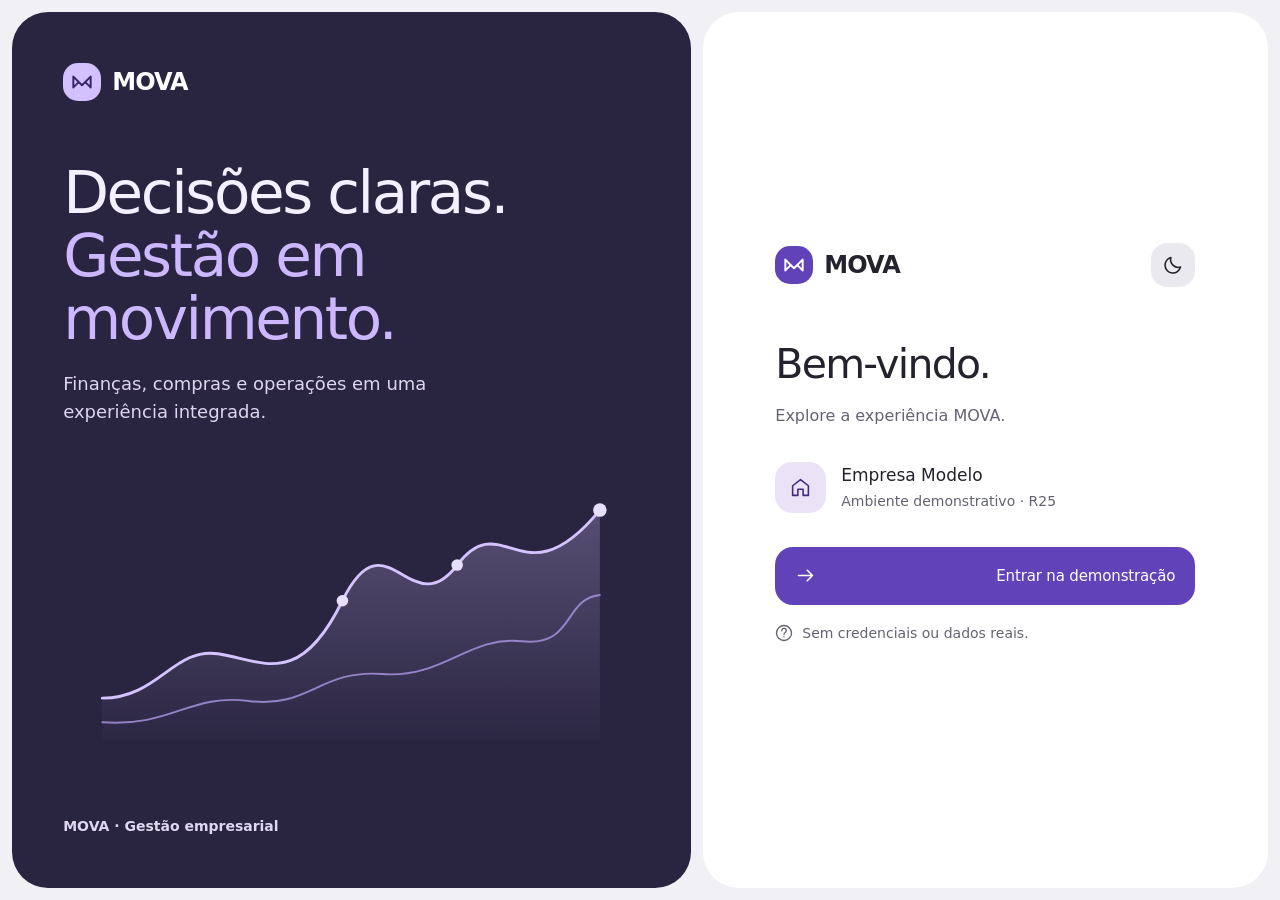
==== wireframe/index.html @ bb4e2ace "feat(R25): dedicated purchasing record pages, chart tooltips and bounded dialog layouts" ====
<!doctype html>
<html lang="pt-BR" data-theme="light">
<head>
<meta charset="utf-8"><meta name="viewport" content="width=device-width, initial-scale=1, viewport-fit=cover">
<meta name="color-scheme" content="light dark">
<meta http-equiv="Content-Security-Policy" content="default-src 'self'; script-src 'self'; style-src 'self' 'unsafe-inline'; img-src 'self' data:; connect-src 'none'; object-src 'none'; base-uri 'none'; form-action 'none'">
<title>MOVA — Wireframe R25</title><link rel="stylesheet" href="./design.css?v=R25">
<link rel="stylesheet" href="./surfaces.css?v=R25">
<link rel="stylesheet" href="./refinement.css?v=R25">
<link rel="stylesheet" href="./workspace.css?v=R25">
<link rel="stylesheet" href="./coverage.css?v=R25">
<link rel="stylesheet" href="./finance-flows.css?v=R25">
<link rel="stylesheet" href="./purchase-flows.css?v=R25">
<link rel="stylesheet" href="./record-pages.css?v=R25">
<script src="./catalog.js?v=R25" defer></script>
<script src="./domain.js?v=R25" defer></script>
<script src="./visual.js?v=R25" defer></script>
<script src="./charts.js?v=R25" defer></script>
<script src="./workspace.js?v=R25" defer></script>
<script src="./coverage.js?v=R25" defer></script>
<script src="./finance-flows.js?v=R25" defer></script>
<script src="./purchase-flows.js?v=R25" defer></script>
<script src="./record-pages.js?v=R25" defer></script>
<script src="./app.js?v=R25" defer></script>
</head>
<body><div id="app"></div><dialog id="dialog" class="dialog" aria-labelledby="dialog-title"></dialog><div id="feedback" role="status" aria-live="polite"></div><noscript>Ative o JavaScript para experimentar o wireframe.</noscript></body>
</html>
---- wireframe/design.css ----
:root{color-scheme:light;--bg:#f4f3f8;--surface:#fff;--sub:#eeedf4;--ink:#1c1b25;--muted:#595b6b;--accent:#6544c4;--on:#fff;--tint:#eae3ff;--onTint:#392378;--green:#176846;--greenBg:#dcefe3;--red:#a53242;--redBg:#fce1e5;--amber:#805200;--amberBg:#fff0d5;--radius:20px;--rail:242px;--shadow:0 14px 50px #20212b12;--font:Inter,system-ui,-apple-system,BlinkMacSystemFont,"Segoe UI",sans-serif}html[data-theme=dark]{color-scheme:dark;--bg:#14151c;--surface:#20212a;--sub:#2c2e3a;--ink:#f1f0f7;--muted:#b4b5c7;--accent:#c4b1ff;--on:#28164d;--tint:#423368;--onTint:#e7ddff;--green:#b4ebcb;--greenBg:#214333;--red:#ffc0ca;--redBg:#582c36;--amber:#ffdc9a;--amberBg:#483b24;--shadow:0 14px 50px #0003}*{box-sizing:border-box}body{margin:0;background:var(--bg);color:var(--ink);font:15px/1.5 var(--font)}button,input,select,textarea{font:inherit;color:inherit}button{border:0;cursor:pointer;background:none;min-height:44px;border-radius:12px}button:disabled{cursor:not-allowed;opacity:.5}button:focus-visible,a:focus-visible,input:focus-visible,textarea:focus-visible,select:focus-visible{outline:3px solid var(--accent);outline-offset:3px}button:hover:not(:disabled){filter:brightness(.96)}.icon{width:21px;height:21px;display:inline-block;vertical-align:middle;flex:none;stroke:currentColor;fill:none;stroke-width:1.8;stroke-linecap:round;stroke-linejoin:round}.logo{display:flex;align-items:center;gap:11px;font-size:24px;font-weight:800;letter-spacing:-1.2px}.mark{display:grid;place-items:center;width:38px;height:38px;border-radius:12px;background:var(--accent);color:var(--on)}.mark svg{width:26px;height:26px}.btn,.iconbtn{display:inline-flex;gap:9px;align-items:center;justify-content:center;padding:0 17px;white-space:nowrap;font-weight:650}.btn.primary{background:var(--accent);color:var(--on)}.btn.secondary,.iconbtn{background:var(--sub)}.btn.ghost{color:var(--accent)}.iconbtn{width:44px;padding:0}.stack{display:flex;flex-direction:column;gap:16px}.row{display:flex;align-items:center;gap:12px;flex-wrap:wrap}.spacer{flex:1}.muted{color:var(--muted)}.tag{display:inline-flex;align-items:center;gap:5px;border-radius:99px;padding:5px 11px;font-size:13px;font-weight:650;background:var(--sub);white-space:nowrap}.tag.green{background:var(--greenBg);color:var(--green)}.tag.red{background:var(--redBg);color:var(--red)}.tag.amber{background:var(--amberBg);color:var(--amber)}.tag.violet{background:var(--tint);color:var(--onTint)}.shell{min-height:100dvh;display:grid;grid-template-columns:var(--rail) minmax(0,1fr)}aside.rail{height:100dvh;position:sticky;top:0;display:flex;flex-direction:column;padding:24px 12px 12px;gap:14px;background:var(--surface);overflow:auto;scrollbar-width:none}.rail .logo{padding:0 12px}.company{display:flex;align-items:center;gap:11px;padding:11px 12px;text-align:left;background:var(--sub);min-height:64px}.avatar{flex:none;width:40px;height:40px;background:var(--tint);color:var(--onTint);border-radius:50%;display:grid;place-items:center;font-weight:750}.company strong,.company span{display:block}.nav{display:flex;flex-direction:column;gap:3px}.nav button{display:flex;align-items:center;text-align:left;gap:13px;padding:0 14px;color:var(--muted);font-weight:550}.nav button.active{background:var(--tint);color:var(--onTint);font-weight:700}.nav button .icon{width:21px}.nav button[disabled]{opacity:.55}.nav .subnav{padding-left:20px;display:grid;gap:2px}.nav .subnav button{min-height:44px;font-size:14px}.main{min-width:0;min-height:100dvh;display:flex;flex-direction:column}.top{position:sticky;top:0;z-index:8;background:var(--bg);display:flex;align-items:center;gap:12px;min-height:76px;padding:12px 28px}.top .search{flex:1;max-width:460px}.search{display:flex;align-items:center;background:var(--surface);padding:0 14px;gap:10px;border-radius:28px;min-height:48px}.search input{width:100%;min-width:0;background:none;border:0;outline:0!important;padding:10px 0}.content{padding:14px 28px 100px;width:100%;max-width:1800px;margin:auto}.pagehead{display:flex;align-items:center;justify-content:space-between;gap:16px;margin:0 0 24px;flex-wrap:wrap}.pagehead h1{font-size:clamp(26px,3vw,36px);letter-spacing:-1.4px;font-weight:720;line-height:1.2;margin:0}.pagehead p{margin:6px 0 0;color:var(--muted)}.tabbar{display:flex;gap:6px;overflow:auto;scrollbar-width:none;margin-bottom:22px}.tabbar button{padding:0 17px;white-space:nowrap;background:var(--surface);color:var(--muted);font-weight:650;border-radius:99px}.tabbar button.active{background:var(--tint);color:var(--onTint)}.kpis{display:grid;grid-template-columns:repeat(auto-fit,minmax(215px,1fr));gap:12px;margin-bottom:22px}.kpi{background:var(--surface);border-radius:var(--radius);padding:20px;display:grid;gap:12px;min-width:0}.kpi .row{flex-wrap:nowrap}.metric{font-size:clamp(23px,2.1vw,30px);line-height:1.15;font-weight:750;letter-spacing:-1px;font-variant-numeric:tabular-nums;white-space:nowrap}.kpi .badgeicon{width:40px;height:40px;display:grid;place-items:center;background:var(--tint);color:var(--onTint);border-radius:13px}.kpi p{margin:0;color:var(--muted)}.panel{background:var(--surface);border-radius:var(--radius);padding:22px;min-width:0}.panel h2{margin:0;font-size:19px;letter-spacing:-.4px}.dashgrid{display:grid;grid-template-columns:minmax(0,1.6fr) minmax(260px,1fr);gap:16px}.chart{height:240px;display:grid;grid-template-columns:repeat(6,minmax(0,1fr));gap:12px;align-items:end;padding-top:18px}.chart .bargrp{min-width:0;display:flex;flex-direction:column;align-items:center;gap:8px;height:100%;justify-content:end}.bars{width:100%;max-width:56px;display:flex;align-items:end;gap:5px;height:100%}.bar{flex:1;background:var(--accent);border-radius:7px 7px 2px 2px;min-width:0}.bar.alt{background:var(--tint)}.workitem{display:flex;align-items:center;text-align:left;gap:12px;padding:12px 8px;min-height:62px;width:100%;background:var(--bg);border-radius:14px}.workitem strong{display:block}.quick{display:flex;gap:8px;flex-wrap:wrap;margin-top:20px}.toolbar{display:flex;align-items:center;gap:10px;flex-wrap:wrap;margin-bottom:14px}.toolbar .search{flex:1;min-width:180px}.field{display:grid;gap:7px;min-width:0}.field label{font-weight:650}.field input,.field select,.field textarea,.filter{width:100%;background:var(--sub);border:0;border-radius:12px;min-height:50px;padding:12px 14px;min-width:0}.filter{width:auto;max-width:100%;min-height:44px}.field textarea{resize:vertical;min-height:92px}.tablewrap{background:var(--surface);border-radius:var(--radius);overflow:auto;max-width:100%}table{border-collapse:separate;border-spacing:0;width:100%;text-align:left;font-size:14px}thead{background:var(--sub)}th{font-weight:650;color:var(--muted);padding:14px 18px;white-space:nowrap}td{padding:13px 18px;vertical-align:middle}td.money{white-space:nowrap;font-variant-numeric:tabular-nums;font-weight:750}tbody tr:nth-child(even){background:var(--bg)}tbody tr:hover{background:var(--tint)}td.actions{white-space:nowrap}.compact td{padding:5px 12px}.table-footer{padding:12px 18px;display:flex;align-items:center;gap:10px;justify-content:space-between;flex-wrap:wrap;color:var(--muted)}.cards{display:none}.recordcard{background:var(--surface);padding:16px;border-radius:18px;display:grid;gap:10px}.recordcard .row{justify-content:space-between}.recordcard .money{font-size:21px;font-weight:750;white-space:nowrap;letter-spacing:-.6px}.recordcard p{margin:0}.recordcard .actions{display:flex;gap:8px}.recordcard .actions .btn{flex:1;padding:0 8px}.mobilebar,.mobileonly{display:none}.fab{position:fixed;bottom:24px;right:26px;width:58px;height:58px;z-index:9;background:var(--accent);color:var(--on);border-radius:20px;display:grid;place-items:center;box-shadow:var(--shadow)}.dialog{border:0;color:var(--ink);background:var(--surface);padding:0;border-radius:26px;box-shadow:var(--shadow);width:min(760px,calc(100% - 32px));max-height:90dvh;overflow:auto}.dialog::backdrop{background:#16132375;backdrop-filter:blur(3px)}.dialoghead{display:flex;align-items:center;gap:12px;padding:22px 24px;background:var(--surface);position:sticky;top:0;z-index:1}.dialoghead h2{margin:0;flex:1;font-size:22px;letter-spacing:-.5px}.dialogbody{padding:0 24px 24px}.dialogfooter{position:sticky;bottom:0;background:var(--surface);display:flex;justify-content:flex-end;gap:10px;padding:16px 24px}.formgrid{display:grid;grid-template-columns:1fr 1fr;gap:16px}.full{grid-column:1/-1}.summary{display:grid;gap:8px;background:var(--bg);padding:16px;border-radius:18px}.summaryline{display:flex;justify-content:space-between;gap:12px;flex-wrap:wrap}.summaryline span:first-child{color:var(--muted)}.login{min-height:100dvh;display:grid;grid-template-columns:1fr 1fr;background:var(--surface)}.loginart{background:var(--bg);padding:clamp(36px,6vw,100px);display:flex;flex-direction:column;justify-content:center;gap:28px}.loginart h1{font-size:clamp(42px,5vw,78px);line-height:1.02;letter-spacing:-4px;margin:0;max-width:620px}.loginart h1 span{color:var(--accent)}.loginart p{font-size:19px;max-width:440px;color:var(--muted)}.loginform{display:flex;align-items:center;justify-content:center;padding:40px}.loginbox{width:min(100%,410px)}.loginbox h2{font-size:32px;letter-spacing:-1px;margin:24px 0 8px}.loginbox .btn{min-height:52px;width:100%}.loginbox .field{margin:15px 0}.loginbox .logo{margin-bottom:22px}.chat{background:var(--surface);border-radius:var(--radius);min-height:570px;height:calc(100dvh - 185px);display:grid;grid-template-columns:310px minmax(0,1fr);overflow:hidden}.conversations{background:var(--bg);padding:12px;overflow:auto}.conversation{display:flex;align-items:center;gap:12px;text-align:left;width:100%;padding:13px;min-height:72px}.conversation.active{background:var(--tint);color:var(--onTint)}.conversation .copy{min-width:0;flex:1}.conversation strong,.conversation span{display:block}.conversation .preview{white-space:nowrap;overflow:hidden;text-overflow:ellipsis;color:var(--muted)}.thread{display:flex;flex-direction:column;min-width:0;min-height:0}.threadhead{padding:16px 20px;display:flex;align-items:center;gap:12px;background:var(--surface)}.threadbody{flex:1;overflow:auto;padding:22px;display:flex;flex-direction:column;gap:13px;background:var(--bg)}.bubble{align-self:flex-start;padding:12px 16px;background:var(--surface);border-radius:18px 18px 18px 4px;max-width:82%;overflow-wrap:anywhere}.bubble.me{align-self:flex-end;background:var(--tint);color:var(--onTint);border-radius:18px 18px 4px 18px}.composer{display:flex;gap:10px;padding:14px;align-items:center}.composer input{flex:1;min-width:0;border:0;background:var(--sub);padding:12px;border-radius:22px;min-height:44px}.toast{position:fixed;bottom:24px;left:50%;transform:translateX(-50%);z-index:50;background:var(--ink);color:var(--surface);border-radius:14px;padding:12px 20px;box-shadow:var(--shadow);max-width:90%;text-align:center}.empty{padding:45px 20px;text-align:center;color:var(--muted)}.overlaynav{display:grid;gap:6px}.overlaynav button{display:flex;gap:12px;align-items:center;text-align:left;padding:8px 14px;background:var(--bg)}.overlaynav small{margin-left:auto;color:var(--muted)}@media(max-width:1100px){:root{--rail:208px}.content{padding-inline:20px}.top{padding-inline:20px}.dashgrid{grid-template-columns:1fr}.kpis{grid-template-columns:repeat(2,minmax(0,1fr))}}@media(max-width:800px){.shell{display:block}.rail,.desktoponly{display:none!important}.mobileonly{display:inline-flex}.top{min-height:64px;padding:8px 16px}.top .search{display:none}.top .logo{font-size:21px}.top .logo .mark{width:33px;height:33px}.content{padding:14px 16px 140px}.pagehead{margin-bottom:16px;gap:8px}.pagehead h1{font-size:29px}.pagehead p{font-size:14px}.pagehead .primary{display:none}.kpis{display:flex;overflow-x:auto;scroll-snap-type:x mandatory;scrollbar-width:none;margin-right:-16px;padding-right:16px}.kpi{flex:0 0 76%;scroll-snap-align:start;padding:17px}.metric{font-size:28px}.dashgrid{display:block}.dashgrid>.panel{margin-bottom:12px}.panel{padding:17px}.chart{height:200px;gap:7px}.tablewrap table{display:none}.tablewrap{background:transparent;overflow:visible}.cards{display:grid;gap:10px}.table-footer{padding:12px 0}.toolbar .search{flex-basis:100%}.toolbar .filter{flex:1;min-width:0}.toolbar .desktoponly{display:none}.mobilebar{display:flex;position:fixed;z-index:10;bottom:0;left:0;right:0;background:var(--surface);padding:8px 5px calc(8px + env(safe-area-inset-bottom));justify-content:space-around;box-shadow:0 -3px 25px #14131c0b}.mobilebar button{display:grid;place-items:center;gap:2px;flex:1;min-height:56px;color:var(--muted);font-size:12px;padding:4px}.mobilebar button.active{color:var(--onTint)}.mobilebar button .navicon{display:grid;place-items:center;width:48px;height:28px;border-radius:99px}.mobilebar button.active .navicon{background:var(--tint)}.fab{bottom:88px;right:17px;width:56px;height:56px}.fab.chatfab{bottom:154px;background:var(--surface);color:var(--accent)}.dialog{position:fixed;inset:0;margin:0;width:100%;max-width:none;height:100dvh;max-height:none;border-radius:0}.dialoghead{padding:14px 16px}.dialogbody{padding:8px 16px 24px}.dialogfooter{padding:12px 16px calc(12px + env(safe-area-inset-bottom))}.dialogfooter .btn{flex:1}.formgrid{grid-template-columns:1fr}.login{display:block;background:var(--bg)}.loginart{display:none}.loginform{min-height:100dvh;padding:24px}.loginbox{background:var(--surface);padding:24px;border-radius:28px}.chat{height:calc(100dvh - 190px);min-height:0;display:block}.conversations{height:100%;background:var(--surface)}.thread{height:100%}.chat:not(.opened) .thread,.chat.opened .conversations{display:none}.chat.opened .thread{display:flex}.threadbody{padding:12px}.toast{bottom:90px}.recordcard .actions .btn{font-size:14px}.tabbar{margin-bottom:14px}}@media(prefers-reduced-motion:reduce){*{scroll-behavior:auto!important}}
/* Shared responsive action contract */
@media(min-width:801px){.fab.mobileonly{display:none}.fab.chatfab{bottom:24px}.tablewrap{scrollbar-width:thin}}
@media(max-width:800px){.fab.mobileonly{display:grid}.fab.chatfab{bottom:154px}.mobilebar button{min-width:0}.content:has(.chat){padding-bottom:92px}.chat{height:calc(100dvh - 190px)}}
.dialog[open] .dialoghead .iconbtn{flex:none}
@media(max-width:390px){.recordcard .actions{gap:5px}.recordcard .actions .btn{padding:0 6px;gap:5px}.metric{font-size:26px}}

/* R02: shared layouts, navigation hierarchy and selectors */
:root{--radius:18px;--rail:250px;--shadow:0 12px 38px #20212b14}
.rail{scrollbar-width:none}.rail .nav{padding-top:4px}.nav>button{min-height:46px}.nav .subnav{padding:3px 0 7px 19px}.nav .subnav button{padding:0 10px;min-height:40px;font-size:14px}.nav .subnav .icon{width:15px;height:15px}.nav .subnav button.active{background:var(--bg);color:var(--accent)}
.top{gap:14px}.content{margin:0 auto}.pagehead h1{font-weight:730;letter-spacing:-1.5px}.pagehead p{max-width:70ch}.pagehead .btn{min-height:48px}.tabbar{gap:5px;margin-bottom:20px}.tabbar button{background:transparent;border-radius:13px}.tabbar button.active{background:var(--tint)}.tabbar button:hover{background:var(--sub)}
.kpi{padding:18px 20px;gap:13px}.kpi .metric{font-size:clamp(22px,2vw,29px)}.kpi .badgeicon{border-radius:14px}.kpi .row>span:last-child{font-size:14px;font-weight:650}
.tablewrap{position:relative}.tablewrap table{min-width:790px}.tablewrap th:last-child,.tablewrap td:last-child{position:sticky;right:0;background:var(--surface);z-index:1}.tablewrap th:last-child{background:var(--sub)}.tablewrap td:last-child .iconbtn{width:40px;min-height:40px;margin-right:3px;background:transparent}.tablewrap td:last-child .iconbtn:hover{background:var(--tint)}.tablewrap td{overflow-wrap:anywhere}.tablewrap td.money{overflow-wrap:normal}.tablewrap .compact td{padding-block:6px}.tablewrap .compact .iconbtn{min-height:36px;width:36px}
.tilegrid{display:grid;grid-template-columns:repeat(auto-fit,minmax(205px,1fr));gap:12px}.linktile{background:var(--bg);display:flex;align-items:center;gap:14px;text-align:left;min-height:88px;padding:16px;border-radius:16px}.tileicon{display:grid;place-items:center;width:44px;height:44px;flex:none;border-radius:14px;background:var(--tint);color:var(--onTint)}.linktile>span:nth-child(2){flex:1;min-width:0}.linktile strong,.linktile .muted{display:block}.linktile .muted{font-size:14px;margin-top:3px}.linktile>.icon{color:var(--muted)}.resultrow{display:grid;grid-template-columns:minmax(0,1fr) minmax(0,1fr) minmax(0,1fr) minmax(0,1fr);align-items:center;gap:14px;background:var(--bg);padding:14px 16px;border-radius:12px}.resultrow strong:last-child{white-space:nowrap;text-align:right}
.fieldrow{display:flex;gap:6px;align-items:center}.fieldrow input{flex:1}.fieldrow .iconbtn{flex:none;min-height:50px;width:50px}.lookup-list{display:grid;gap:6px;max-height:min(48vh,400px);overflow:auto}.lookup-choice{display:flex;align-items:center;gap:12px;background:var(--bg);padding:12px;text-align:left;min-height:60px}.lookup-choice>span:nth-child(2){flex:1;overflow-wrap:anywhere}.lookup-choice[aria-pressed=true]{background:var(--tint);color:var(--onTint)}.lookup-choice .muted{display:block;font-size:13px}.lookup-search{margin-bottom:12px;background:var(--sub)}.selector-dialog{width:min(520px,calc(100% - 32px))}.selector-dialog .dialogbody{min-height:340px}.selector-dialog .dialogfooter{justify-content:space-between}
@media(max-width:800px){.top{padding-inline:16px}.pagehead h1{font-size:29px}.nav .subnav button{min-height:44px}.kpi .metric{font-size:27px}.tabbar{padding-bottom:2px;margin-right:-16px;padding-right:16px}.tabbar button{background:var(--surface)}.tabbar button.active{background:var(--tint)}.tilegrid{grid-template-columns:1fr}.linktile{min-height:78px}.resultrow{grid-template-columns:1fr 1fr;gap:8px}.resultrow>strong:first-child{grid-column:1/-1}.resultrow>strong:last-child{text-align:left;grid-column:1/-1;font-size:20px}.resultrow .muted{font-size:14px}.recordcard .row{flex-wrap:wrap}.recordcard strong,.recordcard p{overflow-wrap:anywhere}.recordcard .money{font-size:20px;flex-shrink:0}.toolbar [data-action=density]{display:none}.selector-dialog{width:100%;max-width:none}.selector-dialog .dialogbody{min-height:0}.lookup-list{max-height:calc(100dvh - 230px)}.mobilebar button{font-size:11px}.mobilebar .navicon{width:42px}}

[hidden]{display:none!important}.dialog::backdrop{background:#16132375}.selector-dialog::backdrop{backdrop-filter:none}.selector-dialog .lookup-choice:focus-visible{outline-offset:-3px}

/* R03: sectioned editors and domain hubs */
.hubgrid{display:grid;gap:16px}.hubgrid .tilegrid{grid-template-columns:repeat(auto-fit,minmax(225px,1fr))}.settingspanel{max-width:900px}.faq{background:var(--bg);padding:16px;border-radius:14px}.faq summary{cursor:pointer;font-weight:650;min-height:34px}.faq p{margin:12px 0 0;color:var(--muted)}progress{width:100%;height:12px;accent-color:var(--accent)}.formsection{font-size:17px;font-weight:730;letter-spacing:-.35px;margin:12px 0 0}.formgrid>.formsection{padding-top:10px}.items-editor{background:var(--bg);border-radius:18px;padding:16px;min-width:0}.items-editor .formsection{margin:0}.itemline{display:grid;grid-template-columns:minmax(0,2fr) minmax(82px,1fr) minmax(95px,1fr) auto 44px;align-items:end;gap:10px;background:var(--surface);border-radius:14px;padding:12px;margin-bottom:8px}.itemline label{display:grid;gap:6px;min-width:0;font-weight:600;font-size:14px}.itemline input{background:var(--sub);min-width:0;width:100%;border:0;border-radius:10px;min-height:44px;padding:9px}.itemtotal{align-self:center;white-space:nowrap;font-variant-numeric:tabular-nums}.item-summary{display:flex;justify-content:space-between;align-items:center;gap:12px}.item-summary strong{font-size:21px;white-space:nowrap}.permissiongrid{display:grid;grid-template-columns:1fr 1fr;gap:8px}.permissionrow{display:flex;align-items:center;justify-content:space-between;gap:12px;background:var(--bg);padding:14px;border-radius:14px;min-height:64px}.permissionrow strong,.permissionrow .muted{display:block}.permissionrow input{width:23px;height:23px;accent-color:var(--accent);flex:none}.permissionrow .muted{font-size:13px}.dialogbody h3{color:var(--ink)}.dialoghead h2{overflow-wrap:anywhere}.dialogfooter .btn.primary{color:var(--on);background:var(--accent)}
@media(max-width:800px){.hubgrid .tilegrid,.permissiongrid{grid-template-columns:1fr}.items-editor{padding:12px}.itemline{grid-template-columns:1fr 1fr;gap:10px}.itemline .itemdesc{grid-column:1/-1}.itemline .itemtotal{align-self:center}.itemline button{justify-self:end}.formsection{margin-top:16px}.item-summary strong{font-size:19px}.dialogbody{padding-bottom:30px}}

/* Expressive R04 — semantic composition, scale, shapes and motion */
:root{--radius:24px;--rail:256px;--shape-xs:8px;--shape-sm:14px;--shape-md:20px;--shape-lg:28px;--shape-xl:36px;--space:8px;--motion:210ms cubic-bezier(.2,.8,.2,1);--motion-shape:260ms cubic-bezier(.2,1.25,.4,1);--soft:#f8f7fb;--chart-secondary:#b9b7cf;--surface-high:#e7e5ee}
html[data-theme=dark]{--soft:#24252f;--chart-secondary:#72758c;--surface-high:#383944;--bg:#161720;--surface:#22232e;--sub:#2c2d39;--tint:#45346e;--onTint:#ede4ff;--accent:#c9b6ff;--on:#29154e;--ink:#f4f2f8;--muted:#b9bac9}
body{font-kerning:normal;letter-spacing:-.12px}button{transition:background var(--motion),border-radius var(--motion-shape),transform var(--motion),color var(--motion);touch-action:manipulation}button:active:not(:disabled){transform:scale(.975)}button:focus-visible{outline-offset:2px}button:hover:not(:disabled){filter:none}.btn{min-height:44px;border-radius:24px;font-weight:690;letter-spacing:-.15px;padding-inline:20px}.btn.primary{border-radius:18px;min-height:48px}.btn.primary:hover{border-radius:26px}.btn.secondary{background:var(--sub)}.btn.tonal{color:var(--onTint);background:var(--tint);padding-inline:13px}.btn.ghost:hover,.iconbtn:hover{background:var(--tint);color:var(--onTint)}.iconbtn{border-radius:16px;background:var(--sub)}.iconbtn:hover{border-radius:22px}.avatar{font-size:14px}.mark{border-radius:15px}.shell{grid-template-columns:var(--rail) minmax(0,1fr)}aside.rail{background:var(--bg);padding:22px 12px 14px;gap:14px}.brandline{padding:2px 9px 9px}.brandline .logo{padding:0;font-size:25px;letter-spacing:-1.4px}.company{background:var(--surface);border-radius:19px;gap:10px;min-height:66px;padding:10px}.company>span:nth-child(2){flex:1;min-width:0}.company strong{overflow:hidden;text-overflow:ellipsis;white-space:nowrap;font-size:14px}.company .muted{font-size:13px}.company>.icon{width:17px;color:var(--muted)}.profile-card{background:var(--sub);min-height:60px}.nav{gap:10px;flex-shrink:0}.navgroup{display:flex;flex-direction:column;gap:2px}.navlabel{font-weight:670;color:var(--muted);font-size:13px;padding:9px 12px 3px}.navgroup>button{min-height:44px;border-radius:24px;font-size:14px}.navgroup>button.active{background:var(--tint);color:var(--onTint)}.navgroup .subnav{padding:4px 0 6px 17px}.navgroup .subnav button{min-height:38px;border-radius:13px;line-height:1.25}.navgroup .subnav button.active{background:var(--surface);color:var(--accent)}.main{background:var(--soft);margin:10px 10px 10px 0;border-radius:32px;min-height:calc(100dvh - 20px)}.top{top:0;background:var(--soft);border-radius:32px 32px 0 0;padding:16px 30px;min-height:78px}.contexttrail{display:flex;align-items:center;gap:8px;color:var(--muted);font-size:14px;white-space:nowrap;min-width:0}.contexttrail strong{color:var(--ink);overflow:hidden;text-overflow:ellipsis}.contexttrail .icon{width:15px;height:15px}.top .search{max-width:330px;min-width:130px;background:var(--sub);border-radius:24px}.shortcut{color:var(--muted);font-size:15px;background:var(--surface);border-radius:8px;padding:0 8px}.topactions{display:flex;align-items:center;gap:8px}.topactions .avatar{background:var(--tint);min-width:44px;min-height:44px}.topactions .iconbtn{background:transparent}.topactions .iconbtn:hover{background:var(--sub)}.content{padding:22px 30px 100px;max-width:1680px}.pagehead{margin-bottom:24px;align-items:end}.pagehead h1{font-size:clamp(30px,3.2vw,43px);font-weight:740;letter-spacing:-1.9px;line-height:1.12}.pagehead p{font-size:15px;margin-top:8px}.pageactions{display:flex;gap:8px;align-items:center}.tabbar{gap:4px;padding:4px;background:var(--sub);border-radius:22px;width:fit-content;max-width:100%;margin-bottom:24px}.tabbar button{background:transparent;border-radius:18px;padding:0 17px;min-height:44px;font-weight:650}.tabbar button.active{background:var(--surface);color:var(--accent);box-shadow:0 1px 4px #1110190a}.kpis{gap:12px;grid-template-columns:repeat(auto-fit,minmax(220px,1fr));margin-bottom:24px}.kpi{padding:22px;border-radius:var(--shape-lg);gap:11px;background:var(--surface);min-width:0}.kpihead{display:flex;align-items:center;gap:10px;min-width:0}.kpi .badgeicon,.balancefeature .badgeicon{width:42px;height:42px;border-radius:15px;display:grid;place-items:center;background:var(--tint);color:var(--onTint);flex:none}.kpilabel{font-size:14px;font-weight:680;color:var(--muted)}.kpi .metric{font-size:clamp(22px,2.1vw,30px);font-weight:760;letter-spacing:-1.1px;white-space:nowrap}.kpi p{font-size:14px}.panel{padding:24px;border-radius:var(--shape-lg);background:var(--surface)}.panel h2,.sectionhead h2,.quickpanel h2,.collectionhead h2{font-size:21px;font-weight:730;letter-spacing:-.6px;margin:0}.sectionhead{display:flex;align-items:center;justify-content:space-between;gap:14px;flex-wrap:wrap}.sectionhead p{margin:4px 0 0;font-size:14px}.dashboard-layout{display:flex;flex-direction:column;gap:16px}.dashboard-layout .pagehead{margin-bottom:8px}.dashboard-intro{display:grid;grid-template-columns:minmax(0,1.2fr) minmax(0,1.8fr);gap:12px}.balancefeature{background:var(--surface);border-radius:36px 24px 24px 36px;padding:24px;display:flex;flex-direction:column;justify-content:space-between;min-width:0;gap:18px}.balancefeature .sectionhead>.muted{font-weight:680;font-size:15px}.balancevalue{font-size:clamp(29px,3.8vw,53px);letter-spacing:-2.4px;font-weight:770;line-height:1.15;white-space:nowrap;font-variant-numeric:tabular-nums}.balancebottom{display:flex;align-items:center;gap:10px;flex-wrap:wrap;color:var(--muted);font-size:14px}.balancebottom .btn{margin-left:auto;padding-inline:10px}.balance-side{display:grid;grid-template-columns:repeat(2,minmax(0,1fr));gap:10px}.balance-side .kpi{justify-content:start;align-content:space-between;border-radius:24px}.dashgrid{grid-template-columns:minmax(0,1.45fr) minmax(270px,1fr);gap:12px}.chartpanel .filter{background:var(--sub);border-radius:20px;min-height:44px}.chartlegend{display:flex;gap:16px;margin:20px 0 6px;color:var(--muted);font-size:14px}.chartlegend span{display:flex;gap:7px;align-items:center}.chartlegend i{width:12px;height:12px;border-radius:4px;background:var(--accent)}.chartlegend span:nth-child(2) i{background:var(--chart-secondary)}.chartarea{display:grid;grid-template-columns:64px minmax(0,1fr);align-items:stretch}.chartaxis{display:flex;flex-direction:column;justify-content:space-between;padding:5px 4px 30px 0;color:var(--muted);font-size:13px;text-align:left}.chart{height:240px;padding:0 0 0;gap:12px}.bars{max-width:68px}.bar{border-radius:10px 10px 3px 3px}.bar.alt{background:var(--chart-secondary)}.workpanel{display:flex;flex-direction:column;gap:18px}.worklist{display:grid;gap:8px}.workitem{background:var(--soft);border-radius:18px;min-height:76px;padding:12px;gap:12px}.workitem:hover{background:var(--sub)}.workcopy{flex:1;min-width:0}.workcopy strong,.workcopy .muted{display:block}.workcopy .muted{font-size:13px;margin-top:3px;overflow-wrap:anywhere}.workicon{width:44px;height:44px;border-radius:16px;display:grid;place-items:center;flex:none}.workicon.red{background:var(--redBg);color:var(--red)}.workicon.amber{background:var(--amberBg);color:var(--amber)}.workicon.violet{background:var(--tint);color:var(--onTint)}.workitem>.icon{width:17px;color:var(--muted)}.quickpanel{background:var(--surface);border-radius:var(--shape-lg);padding:20px 24px}.quickgrid{display:grid;grid-template-columns:repeat(4,minmax(0,1fr));gap:8px;margin-top:14px}.quickaction{background:var(--soft);border-radius:18px;display:flex;gap:10px;align-items:center;padding:12px;text-align:left;min-height:68px}.quickaction:hover{background:var(--tint);color:var(--onTint)}.quickicon{display:grid;place-items:center;width:38px;height:38px;background:var(--surface);border-radius:13px;color:var(--accent);flex:none}.quickaction strong{font-size:14px;flex:1}.quickaction>.icon{width:15px;color:var(--muted)}.collectionhead{display:flex;align-items:center;justify-content:space-between;margin:4px 0 14px}.collectionhead>div{display:flex;align-items:center;gap:12px;flex-wrap:wrap}.collectionhead .muted{font-size:14px}.toolbar{background:var(--surface);padding:8px;border-radius:24px;gap:8px}.toolbar .search{background:var(--sub);border-radius:17px;min-height:48px}.toolbar .filter{background:var(--sub);border-radius:17px;min-height:48px}.toolbar .iconbtn{min-height:48px;width:48px}.tablewrap{border-radius:24px}.tablewrap table{min-width:820px}.tablewrap th{background:var(--sub);font-size:13px;font-weight:700}.tablewrap td{padding:14px 16px}.tablewrap tbody tr:nth-child(even){background:var(--soft)}.tablewrap td:last-child .btn{min-height:40px}.tablewrap td:last-child .iconbtn{min-height:40px}.table-footer{padding:14px 18px;font-size:14px}.recordcard{border-radius:24px;padding:18px;gap:10px}.recordcard>strong{font-size:17px}.recordcard .actions{padding-top:6px}.recordcard .actions .btn{border-radius:17px}.recordcard .actions .btn.primary{min-height:44px}.tag{border-radius:11px;padding:5px 10px;font-size:13px;font-weight:670}.dialog{border-radius:32px;width:min(820px,calc(100% - 40px));max-height:90dvh}.dialoghead{padding:22px 26px 18px}.dialoghead h2{font-size:25px;font-weight:730;letter-spacing:-.8px}.dialogbody{padding:4px 26px 26px}.dialogfooter{padding:18px 26px;background:var(--surface)}.dialogfooter .btn{min-width:120px}.field{gap:8px}.field label{font-size:14px;color:var(--ink);font-weight:650}.field input,.field select,.field textarea{border-radius:16px;background:var(--sub);min-height:52px}.field input:hover,.field select:hover,.field textarea:hover{background:var(--surface-high)}.field input:focus,.field select:focus,.field textarea:focus{outline:2px solid var(--accent);outline-offset:0}.formsection{font-size:18px;font-weight:720;margin:12px 0 0}.summary{background:var(--soft);border-radius:22px;padding:18px;gap:13px}.summaryline strong{font-weight:690;overflow-wrap:anywhere}.selector-dialog{width:min(560px,calc(100% - 40px));border-radius:30px}.lookup-choice{border-radius:17px}.lookup-search{border-radius:20px}.fab{width:60px;height:60px;border-radius:22px;box-shadow:0 8px 28px #1c193322;transition:border-radius var(--motion-shape),transform var(--motion)}.fab:hover{border-radius:29px}.chat{border-radius:28px;grid-template-columns:320px minmax(0,1fr);background:var(--surface)}.conversations{padding:14px;background:var(--surface)}.conversations .search{background:var(--sub);margin-bottom:10px}.conversation{min-height:76px;border-radius:22px}.threadhead{background:var(--surface);padding:14px 18px}.threadbody{background:var(--soft);border-radius:22px 0 0 22px;padding:24px}.bubble{border-radius:22px 22px 22px 7px}.bubble.me{border-radius:22px 22px 7px 22px}.composer .iconbtn[type=submit]{background:var(--accent);color:var(--on);border-radius:21px}.composer input{border-radius:22px}
.login{grid-template-columns:minmax(0,1.2fr) minmax(0,1fr);min-height:100dvh;padding:12px;gap:12px;background:var(--bg)}.loginart{position:relative;overflow:hidden;isolation:isolate;background:#25203d;color:#f5f0ff;border-radius:36px;padding:clamp(30px,4vw,70px);justify-content:space-between;gap:24px;min-height:calc(100dvh - 24px)}.loginbrand .logo{color:#fff}.loginbrand .mark{background:#d3c1ff;color:#382269}.loginstatement{position:relative;z-index:1}.loginart h1{font-size:clamp(38px,4.8vw,69px);line-height:1.04;letter-spacing:-3.5px;max-width:620px;font-weight:720}.loginart h1 span{color:#d5c5ff}.loginart p{color:#ded6ed;font-size:18px;line-height:1.55;margin:20px 0 0}.loginvisual{height:clamp(200px,34vh,340px);position:relative;display:grid;place-items:center;isolation:isolate}.visualorbit{position:absolute;width:70%;height:78%;background:#514475;border-radius:44px;transform:rotate(-15deg);z-index:-1}.visualorbit.o2{width:57%;height:96%;border-radius:48% 52% 36% 64%;background:#7864b2;transform:rotate(22deg)}.visualorbit.o3{width:43%;height:85%;border-radius:38px 70px 50px 80px;background:#a894e8;transform:rotate(-12deg)}.visualcore{width:clamp(76px,10vw,126px);height:clamp(76px,10vw,126px);border-radius:35%;display:grid;place-items:center;background:#ede6ff;color:#4e328d;transform:rotate(-5deg)}.visualcore .icon{width:58%;height:58%;stroke-width:1.6}.visualchip{position:absolute;background:#f1eaff;color:#382269;display:flex;align-items:center;gap:8px;padding:11px 17px;border-radius:24px;font-size:14px;font-weight:670;box-shadow:0 12px 30px #18132a35}.visualchip .icon{width:19px;height:19px}.vc1{left:3%;top:17%;transform:rotate(-7deg)}.vc2{right:0;top:40%;transform:rotate(6deg)}.vc3{left:16%;bottom:6%;transform:rotate(4deg)}.loginfoot{color:#e0d7f0;font-size:14px;font-weight:550}.loginform{background:var(--surface);border-radius:36px;padding:42px}.loginbox{width:min(100%,420px)}.loginformtop{display:flex;align-items:center;justify-content:space-between;gap:10px;margin-bottom:38px}.loginbox .logo{margin:0}.loginbox h2{font-size:36px;line-height:1.15;letter-spacing:-1.5px;margin:0 0 10px;font-weight:740}.loginbox>.muted{margin-bottom:28px}.loginbox .field{margin:15px 0}.loginbox .field input:disabled{opacity:1;color:var(--muted)}.loginbox .btn.primary{min-height:58px;margin-top:12px;border-radius:25px}.loginnotice{display:flex;align-items:center;gap:9px;color:var(--muted);font-size:14px;line-height:1.45;margin-top:18px}.loginnotice .icon{width:18px;height:18px;flex:none}
@media(max-width:1200px) and (min-width:801px){:root{--rail:224px}.top{padding-inline:20px}.content{padding-inline:20px}.contexttrail{max-width:190px}.dashboard-intro{grid-template-columns:minmax(0,1fr)}.balancefeature{border-radius:28px}.balance-side{grid-template-columns:repeat(2,minmax(0,1fr))}.dashgrid{grid-template-columns:1fr}.quickgrid{grid-template-columns:repeat(2,minmax(0,1fr))}}
@media(max-width:800px){.shell{display:block}.main{margin:0;border-radius:0;min-height:100dvh;background:var(--bg)}.top{padding:9px 16px;min-height:65px;border-radius:0;background:var(--bg);gap:8px}.topactions{gap:3px}.topactions .iconbtn{width:42px;min-height:42px}.topactions .avatar{min-width:40px;min-height:40px}.top .logo{font-size:23px}.content{padding:15px 16px 142px}.pagehead{margin-bottom:18px;align-items:start}.pagehead h1{font-size:32px;letter-spacing:-1.3px}.pagehead p{font-size:14px;margin-top:5px}.pageactions{display:none}.tabbar{width:100%;max-width:none;margin-right:0;padding:4px;gap:3px;border-radius:20px;margin-bottom:18px}.tabbar button{border-radius:16px;padding-inline:15px;font-size:14px;min-height:44px;background:transparent}.tabbar button.active{background:var(--surface)}.kpis{padding-right:16px;margin-right:-16px;gap:10px}.kpi{flex:0 0 78%;padding:19px;border-radius:25px}.kpi .metric{font-size:29px}.dashboard-layout{gap:12px}.dashboard-layout .pagehead{margin-bottom:3px}.dashboard-intro{display:flex;flex-direction:column;gap:10px}.balancefeature{border-radius:30px;padding:20px;gap:17px}.balancevalue{font-size:clamp(31px,10vw,42px);letter-spacing:-1.8px}.balancebottom{font-size:13px;gap:5px}.balancebottom .btn{font-size:13px;padding-inline:8px;min-height:40px}.balance-side{display:flex;gap:10px;overflow:auto;scrollbar-width:none;scroll-snap-type:x mandatory;margin-right:-16px;padding-right:16px}.balance-side .kpi{flex:0 0 76%;scroll-snap-align:start}.dashgrid{display:grid;grid-template-columns:1fr;gap:12px}.dashgrid>.panel{margin:0}.panel,.quickpanel{padding:18px;border-radius:26px}.panel h2,.sectionhead h2,.quickpanel h2,.collectionhead h2{font-size:19px;letter-spacing:-.45px}.sectionhead{gap:10px;align-items:start}.sectionhead .filter{font-size:14px;min-height:44px}.chartlegend{margin-top:14px;font-size:13px}.chartarea{grid-template-columns:52px minmax(0,1fr)}.chartaxis{font-size:12px;padding-bottom:25px}.chart{height:190px;gap:7px}.bars{gap:3px}.bar{border-radius:7px 7px 2px 2px}.worklist{gap:6px}.workitem{min-height:70px;padding:11px}.quickgrid{grid-template-columns:repeat(2,minmax(0,1fr));gap:8px}.quickaction{flex-direction:column;align-items:start;justify-content:space-between;min-height:104px;padding:13px;border-radius:20px;gap:9px}.quickaction>.icon{display:none}.quickaction strong{font-size:14px}.collectionhead{margin-bottom:10px}.collectionhead .muted{font-size:13px}.toolbar{background:transparent;padding:0;gap:7px}.toolbar .search,.toolbar .filter,.toolbar .iconbtn{background:var(--surface)}.toolbar .search{border-radius:20px}.toolbar .filter{border-radius:17px}.tablewrap{border-radius:0}.tablewrap table{display:none}.recordcard{border-radius:24px;padding:17px}.recordcard .money{font-size:22px}.recordcard .actions .btn{padding-inline:9px;gap:6px}.mobilebar{background:var(--surface);padding:8px 6px calc(9px + env(safe-area-inset-bottom));border-radius:25px 25px 0 0}.mobilebar button{font-size:12px;min-height:54px}.mobilebar .navicon{width:47px;height:30px;border-radius:17px}.fab{width:58px;height:58px;bottom:90px;right:16px;border-radius:22px}.fab.chatfab{bottom:156px}.dialog,.selector-dialog{border-radius:0;width:100%;max-width:none;height:100dvh;max-height:none}.dialoghead{padding:15px 16px}.dialoghead h2{font-size:23px}.dialogbody{padding:6px 16px 24px}.dialogfooter{padding:12px 16px calc(12px + env(safe-area-inset-bottom))}.dialogfooter .btn{min-width:0}.field input,.field select,.field textarea{min-height:54px;border-radius:16px}.chat{border-radius:24px;height:calc(100dvh - 190px)}.threadbody{border-radius:20px;padding:14px}.composer{padding:10px 7px}.login{display:block;padding:0;background:var(--bg)}.loginart{display:none}.loginform{border-radius:0;background:var(--bg);min-height:100dvh;padding:24px}.loginbox{padding:24px;border-radius:32px;background:var(--surface)}.loginformtop{margin-bottom:30px}.loginbox h2{font-size:31px;letter-spacing:-1px}.loginbox>.muted{margin-bottom:20px}.loginbox .btn.primary{min-height:54px;padding-inline:12px}.loginnotice{font-size:14px}}
@media(max-width:360px){.mobilebar button{font-size:11px}.mobilebar .navicon{width:40px}.balancevalue{font-size:30px}.recordcard .actions .btn{padding-inline:6px}.recordcard .actions .btn .icon{width:18px}}
@media(prefers-reduced-motion:reduce){*,*::before,*::after{transition:none!important;animation:none!important;scroll-behavior:auto!important}}

/* Interaction contract R05: one primary action, no overlap with the content viewport. */
.status-readonly{display:flex;align-items:center;min-height:52px;padding:10px 14px;background:var(--sub);border-radius:16px}
.dialog[open]{display:flex;flex-direction:column;overflow:hidden}.dialoghead,.dialogfooter{flex:none}.dialogbody{overflow:auto;min-height:0;flex:1;overscroll-behavior:contain}.dialog[data-mode=summary]{width:min(580px,calc(100% - 40px))}.dialog[data-mode=summary] .dialogfooter .btn{flex:1}.discard-dialog{width:min(460px,calc(100% - 32px));height:auto}.discard-dialog .dialogfooter{flex-wrap:wrap}.discard-dialog .dialogfooter .btn{flex:1;min-width:0}.lookup-empty{padding:18px;text-align:center}.toast{top:84px;bottom:auto;pointer-events:none}.tablewrap td.actions .btn{white-space:nowrap}
@media(max-width:800px){
 .shell{height:100dvh;overflow:hidden}.main{height:calc(100dvh - 150px);min-height:0;overflow-y:auto;overscroll-behavior:contain;scrollbar-width:none}
 .content{padding-bottom:22px}.shell:has(.chat) .main{height:calc(100dvh - 76px)}.shell:has(.chat) .content{padding-bottom:12px}
 .shell:has(.message-dock)::after{content:"";position:fixed;bottom:0;left:0;right:0;height:150px;background:var(--bg);z-index:8;pointer-events:none}
 .pageactions{display:flex;position:fixed;bottom:88px;left:16px;right:88px;z-index:9;min-height:52px;align-items:center}.pagehead .pageactions .primary{display:inline-flex;max-width:100%;white-space:normal;text-align:left;justify-content:flex-start;min-height:52px}
 .message-dock{bottom:88px;right:16px;width:54px;height:54px}
 .dialog,.selector-dialog,.dialog[data-mode=summary]{width:100%;max-width:none;height:100dvh;max-height:none;border-radius:0}.dialogbody{padding-bottom:22px;flex:1}.dialogfooter{margin-top:auto;position:static}.dialoghead{position:static}.discard-dialog{inset:auto 12px 20px;margin:0;width:calc(100% - 24px);height:auto;max-height:80dvh;border-radius:26px}.discard-dialog .dialoghead{padding-bottom:8px}.discard-dialog .dialogfooter{flex-wrap:wrap}.discard-dialog .dialogfooter .btn{flex-basis:100%}
 .chat{height:calc(100dvh - 205px);min-height:240px}.toast{top:76px;bottom:auto;max-width:calc(100% - 32px)}
 .recordcard .actions .btn{min-width:0;flex:1}.recordcard .money{white-space:nowrap}.recordcard .actions .iconbtn{flex:none}
}

/* R06: domain sections and decision workflow */
.domain-section{background:var(--soft);padding:16px;border-radius:20px;min-width:0;display:grid;gap:12px}.domain-section .formsection{margin:0}.domain-section .field input,.domain-section .field select,.domain-section .field textarea{background:var(--surface)}.domain-section input[type=file]{width:100%;padding:12px;font-size:14px}.domain-section input::file-selector-button{border:0;background:var(--tint);color:var(--onTint);font:inherit;padding:9px 12px;border-radius:12px;cursor:pointer;margin-right:8px}.fieldlabel{font-size:14px;font-weight:650}.decision-options{display:flex;flex-wrap:wrap;gap:10px}.decision-options .btn{flex:1}.history{display:grid;gap:8px}.history h3{margin:6px 0}.historyline{display:grid;gap:4px;padding:12px;background:var(--soft);border-radius:14px}.historyline strong{font-size:14px}.historyline .muted{font-size:14px;overflow-wrap:anywhere}@media(max-width:800px){.domain-section{padding:12px;border-radius:18px}.domain-section>.formgrid{gap:14px}.decision-options .btn{min-height:48px}}

/* R07 — expressive visual compositions and motion. No third-party artwork. */
:root{--plot-violet:#7253c8;--plot-green:#268768;--plot-red:#cf727e;--plot-amber:#b47e38;--motion-enter:350ms cubic-bezier(.2,.75,.15,1);--motion-spring:280ms cubic-bezier(.18,1.15,.38,1)}
html[data-theme=dark]{--plot-violet:#b4a0f9;--plot-green:#69c6a4;--plot-red:#e899a5;--plot-amber:#e6b467}
.overview-grid{display:grid;grid-template-columns:minmax(0,1.35fr) repeat(2,minmax(0,1fr));gap:12px}.experience-dashboard{gap:18px}.experience-dashboard .balancefeature{position:relative;isolation:isolate;border-radius:32px;padding:22px 24px;gap:12px;overflow:hidden;min-height:228px}.balance-label{font-size:15px;font-weight:650;color:var(--muted)}.experience-dashboard .balancevalue{font-size:clamp(29px,3.3vw,48px);letter-spacing:-2px}.balance-spark{height:60px;margin-top:0}.dashboard-metric{background:var(--surface);border-radius:26px;padding:22px;display:flex;flex-direction:column;gap:10px;min-width:0;justify-content:space-between}.metric-heading{display:flex;align-items:center;gap:9px;min-width:0;font-size:14px;font-weight:660;color:var(--muted)}.metric-icon{width:42px;height:42px;flex:none;border-radius:15px;display:grid;place-items:center;background:var(--tint);color:var(--onTint)}.metric-icon.green{background:var(--greenBg);color:var(--green)}.metric-icon.violet{background:var(--tint);color:var(--onTint)}.dashboard-metric .metric{font-size:clamp(22px,2.05vw,31px);font-weight:760;letter-spacing:-1.2px;line-height:1.2;white-space:nowrap}.dashboard-metric>.muted{font-size:13px}.metric-visual{height:65px}.sparkline{width:100%;height:100%;display:block;--spark:var(--plot-violet);overflow:visible}.sparkline.green{--spark:var(--plot-green)}.sparkpath{stroke:var(--spark);stroke-width:2.3;stroke-linecap:round;stroke-linejoin:round;fill:none;vector-effect:non-scaling-stroke}.sparkarea{fill:var(--spark);opacity:.11}.sparkline circle{fill:var(--spark);stroke:var(--surface);stroke-width:1;vector-effect:non-scaling-stroke}.insights-grid{display:grid;grid-template-columns:minmax(0,1.5fr) minmax(300px,1fr);gap:12px}.distribution-panel{display:grid;align-content:start;gap:16px}.donut-wrap{display:grid;place-items:center;min-height:180px}.donut{width:min(184px,80%);aspect-ratio:1;display:grid;place-items:center;border-radius:50%;position:relative}.donut>div{width:75%;height:75%;border-radius:50%;background:var(--surface);display:flex;flex-direction:column;align-items:center;justify-content:center;gap:3px}.donut strong{font-size:17px;letter-spacing:-.6px;white-space:nowrap}.donut .muted{font-size:13px}.donut-legend{display:grid;gap:10px}.donut-legend>div{display:grid;grid-template-columns:10px minmax(0,1fr) auto;gap:10px;align-items:center;font-size:14px}.donut-legend strong{white-space:nowrap;font-variant-numeric:tabular-nums;font-weight:690}.plot-dot{width:10px;height:10px;border-radius:4px;background:var(--plot-violet)}.plot-dot.green{background:var(--plot-green)}.plot-dot.red{background:var(--plot-red)}.activity-grid{display:grid;grid-template-columns:minmax(0,1fr) minmax(0,1.25fr);gap:12px}.recent-panel{display:flex;flex-direction:column;gap:13px}.recent-list{display:grid;gap:4px}.recent-item{display:flex;align-items:center;gap:11px;text-align:left;min-height:65px;border-radius:18px;padding:8px;background:var(--soft)}.recent-item:hover{background:var(--sub)}.recent-copy{display:grid;gap:2px;min-width:0;flex:1}.recent-copy strong{white-space:nowrap;overflow:hidden;text-overflow:ellipsis;font-size:14px}.recent-copy .muted{font-size:13px}.recent-value{font-size:14px;white-space:nowrap;font-variant-numeric:tabular-nums}.experience-dashboard .quickpanel{background:transparent;padding:4px 0}.experience-dashboard .quickgrid{gap:10px}.experience-dashboard .quickaction{background:var(--surface);padding:13px;min-height:74px}.experience-dashboard .quickicon{background:var(--sub);width:42px;height:42px;border-radius:15px}.experience-dashboard .chartpanel .chart{height:242px}
.view-switch{display:flex;gap:4px;align-items:center;padding:4px;background:var(--sub);border-radius:17px}.view-switch button{display:flex;align-items:center;gap:7px;padding:0 12px;min-height:40px;border-radius:13px;font-weight:650;color:var(--muted)}.view-switch button[aria-pressed=true]{background:var(--surface);color:var(--accent)}.view-switch .icon{width:18px;height:18px}.task-board{display:grid;grid-template-columns:repeat(3,minmax(0,1fr));gap:12px;align-items:start}.board-column{background:var(--sub);border-radius:24px;padding:14px;display:flex;flex-direction:column;gap:11px;min-width:0}.board-head{display:flex;align-items:center;gap:9px;padding:5px 3px}.board-head h2{font-size:16px;letter-spacing:-.25px;margin:0;flex:1}.board-state{height:10px;width:10px;border-radius:50%;background:var(--plot-violet);flex:none}.board-state.amber{background:var(--plot-amber)}.board-state.green{background:var(--plot-green)}.board-count{font-weight:700;background:var(--surface);border-radius:12px;padding:4px 9px;font-size:13px}.task-card{background:var(--surface);border-radius:20px;padding:15px;display:flex;flex-direction:column;gap:12px;min-width:0}.task-card-top{display:flex;align-items:center;justify-content:space-between;gap:8px;flex-wrap:wrap;font-size:13px}.task-card h3{font-size:17px;line-height:1.3;letter-spacing:-.4px;margin:0;overflow-wrap:anywhere}.task-card p{font-size:14px;line-height:1.45;margin:0;color:var(--muted);overflow-wrap:anywhere}.task-meta{display:flex;align-items:center;gap:7px;font-size:12px;flex-wrap:wrap;color:var(--muted)}.task-meta .avatar{width:30px;height:30px;min-width:30px;min-height:30px;font-size:11px}.task-meta .icon{width:16px;height:16px}.task-actions{display:flex;gap:6px}.task-actions .btn{flex:1;min-width:0;padding:0 8px;font-size:13px;gap:6px}.board-empty{padding:28px 12px;text-align:center;color:var(--muted);font-size:14px}.contacts-grid{display:grid;grid-template-columns:repeat(auto-fit,minmax(250px,1fr));gap:12px}.contact-card{display:flex;flex-direction:column;gap:11px;background:var(--surface);padding:20px;border-radius:26px;min-width:0}.contact-top{display:flex;align-items:center;justify-content:space-between;gap:10px}.contact-avatar{display:grid;place-items:center;width:62px;height:62px;border-radius:23px;background:var(--tint);color:var(--onTint);font-size:22px;font-weight:720;letter-spacing:-1px}.contact-card:nth-child(3n+2) .contact-avatar{background:var(--greenBg);color:var(--green)}.contact-card h3{font-size:19px;line-height:1.2;letter-spacing:-.5px;margin:2px 0 0;overflow-wrap:anywhere}.contact-card>p{margin:0;font-size:14px}.contact-info{display:grid;gap:9px;color:var(--muted);font-size:14px;margin:4px 0}.contact-info>span{display:flex;align-items:center;gap:8px;overflow-wrap:anywhere;min-width:0}.contact-info .icon{width:17px;height:17px;flex:none}.contact-actions{display:flex;gap:7px;margin-top:auto}.contact-actions .btn{flex:1}.contact-actions .iconbtn{flex:none}
.experience-chat{grid-template-columns:310px minmax(0,1fr);gap:10px;background:transparent;border-radius:0;overflow:visible}.experience-chat .conversations{background:var(--surface);border-radius:28px;padding:16px;min-width:0}.conversation-header{display:flex;align-items:center;justify-content:space-between;gap:8px;padding:5px 3px 15px}.conversation-header h2{font-size:19px;letter-spacing:-.4px;margin:0}.conversation-header .muted{font-size:13px}.experience-chat .conversation{min-height:82px;padding:13px 10px;gap:10px;margin-bottom:4px}.experience-chat .conversation .avatar{border-radius:19px;width:46px;height:46px;min-width:46px}.experience-chat .thread{background:var(--surface);border-radius:28px;overflow:hidden}.experience-chat .threadhead{padding:17px 20px}.thread-title{display:flex;flex-direction:column;gap:2px;min-width:0}.thread-title strong{font-size:16px;overflow-wrap:anywhere}.thread-title .muted{font-size:13px}.experience-chat .threadbody{margin:0 10px;border-radius:21px;padding:20px;gap:18px}.chat-date{align-self:center;background:var(--surface);color:var(--muted);padding:6px 14px;border-radius:18px;font-size:13px}.message-row{display:flex;align-items:flex-end;gap:8px;max-width:88%;align-self:flex-start}.message-row.mine{align-self:flex-end;justify-content:flex-end}.message-avatar{background:var(--sub);color:var(--muted);width:29px;height:29px;border-radius:11px;display:grid;place-items:center;font-size:10px;font-weight:700;flex:none}.message-row .bubble{max-width:100%;padding:13px 16px;font-size:14px;line-height:1.5}.experience-chat .composer{padding:14px;gap:9px}.experience-chat .composer input:not([type=file]){min-height:48px}
.page-enter{animation:page-in var(--motion-enter) both}.page-enter .overview-grid>*{animation:card-in 410ms var(--motion-spring, ease) both;animation-delay:calc(var(--index,0)*45ms)}.page-enter .overview-grid>*:nth-child(2){--index:1}.page-enter .overview-grid>*:nth-child(3){--index:2}.dialog[open]{animation:dialog-in var(--motion-enter) both}.message-row{animation:card-in 240ms ease-out both}.bar{transform-origin:bottom;animation:bar-in 500ms cubic-bezier(.18,.8,.2,1) both}.sparkpath{animation:spark-in 500ms ease-out both}.quickaction:hover .quickicon,.contact-card:hover .contact-avatar{transform:rotate(-5deg);border-radius:20px}.quickicon,.contact-avatar{transition:transform var(--motion-spring),border-radius var(--motion-spring)}.task-card{transition:transform var(--motion),box-shadow var(--motion)}.task-card:hover{transform:translateY(-2px);box-shadow:var(--shadow)}@keyframes page-in{from{opacity:.5}to{opacity:1}}@keyframes card-in{from{opacity:0;transform:translateY(10px) scale(.985)}to{opacity:1;transform:translateY(0) scale(1)}}@keyframes dialog-in{from{opacity:0;scale:.97}to{opacity:1;scale:1}}@keyframes bar-in{from{transform:scaleY(.04)}to{transform:scaleY(1)}}@keyframes spark-in{from{opacity:.2}to{opacity:1}}
@media(max-width:1200px) and (min-width:801px){.overview-grid{grid-template-columns:1fr 1fr}.overview-grid>.balancefeature{grid-column:1/-1;min-height:180px}.balance-spark{height:45px}.insights-grid,.activity-grid{grid-template-columns:1fr}.task-board{grid-template-columns:1fr 1fr}.experience-chat{grid-template-columns:250px minmax(0,1fr)}}
@media(max-width:800px){.overview-grid{display:grid;grid-template-columns:repeat(2,minmax(0,1fr));gap:9px}.overview-grid>.balancefeature{grid-column:1/-1;min-height:190px;padding:18px;border-radius:29px}.experience-dashboard .balancevalue{font-size:39px;letter-spacing:-1.8px}.balance-spark{height:38px}.dashboard-metric{padding:13px;gap:7px;border-radius:22px}.metric-heading{align-items:start;flex-direction:column;gap:6px;font-size:13px}.metric-icon{width:36px;height:36px;border-radius:13px}.dashboard-metric .metric{font-size:clamp(15px,4.1vw,22px);letter-spacing:-.65px}.metric-visual{height:40px}.dashboard-metric>.muted{font-size:12px}.experience-dashboard{gap:15px}.experience-dashboard .quickpanel{padding:2px 0}.experience-dashboard .quickgrid{grid-template-columns:repeat(4,minmax(0,1fr));gap:6px}.experience-dashboard .quickaction{background:transparent;min-height:0;padding:0;gap:7px;align-items:center;text-align:center}.experience-dashboard .quickicon{width:53px;height:53px;border-radius:18px;background:var(--surface)}.experience-dashboard .quickaction strong{font-size:12px;font-weight:650;line-height:1.25;min-height:30px}.insights-grid,.activity-grid{grid-template-columns:1fr;gap:10px}.experience-dashboard .chartpanel .chart{height:190px}.distribution-panel{gap:13px}.donut-wrap{min-height:164px}.donut{width:160px}.donut strong{font-size:15px}.recent-item{padding:10px 8px;gap:8px}.recent-copy strong{font-size:14px}.recent-value{font-size:13px}.task-board{grid-template-columns:1fr;gap:12px}.board-column{padding:12px;border-radius:23px}.board-head{padding:6px 3px}.task-card{padding:15px}.contacts-grid{grid-template-columns:1fr}.contact-card{padding:18px}.contact-top .contact-avatar{width:56px;height:56px}.view-switch button{padding:0 10px}.view-switch button span{font-size:13px}.experience-chat{display:block;height:calc(100dvh - 205px);min-height:240px}.experience-chat .conversations{padding:12px;height:100%}.experience-chat .thread{height:100%}.experience-chat .threadbody{padding:12px;margin:0 6px;gap:14px}.experience-chat .threadhead{padding:12px 10px}.experience-chat .composer{padding:10px 8px}.experience-chat .message-row{max-width:93%}.message-row .bubble{padding:11px 13px}.experience-chat .conversation-header{padding:4px 3px 12px}.dialog[open]{animation:sheet-in var(--motion-enter) both}@keyframes sheet-in{from{opacity:.5;translate:0 25px}to{opacity:1;translate:0 0}}}
@media(prefers-reduced-motion:reduce){.page-enter,.page-enter .overview-grid>*,.dialog[open],.message-row,.bar,.sparkpath{animation:none!important}.task-card,.quickicon,.contact-avatar{transition:none!important}}

/* The page's fixed action dock must never acquire an animated containing block. */
.page-enter{animation-fill-mode:none}.experience-dashboard .balance-spark{pointer-events:none}.task-meta{font-size:13px}.contact-info>span{word-break:break-word}.dashboard-metric .metric{font-variant-numeric:tabular-nums}.toolbar:has(~#list-results .task-board) [data-action=density],.toolbar:has(~#list-results .contacts-grid) [data-action=density]{display:none}.board-pagination{display:flex;align-items:center;justify-content:space-between;gap:10px;flex-wrap:wrap;padding:12px 0;color:var(--muted)}

/* R08 — visual hierarchy and form navigation; preserve contrast during motion */
html[data-theme=dark]{--bg:#13141b;--soft:#1c1e28;--surface:#272935;--sub:#323543;--surface-high:#414454;--ink:#f5f3fa;--muted:#c2c3d2;--tint:#48386d;--onTint:#f0e7ff}
.page-enter{animation:none}.message-row{animation:message-slide 250ms var(--motion-enter) both}.message-avatar{font-size:12px;color:var(--ink)}.conversation.active .preview{color:var(--onTint)}.chat-date{color:var(--muted)}.bubble{color:var(--ink)}.bubble.me{color:var(--onTint)}@keyframes message-slide{from{translate:0 7px}to{translate:0 0}}
/* Explicit surface hierarchy rather than borders. */
.collectionhead{align-items:center;gap:12px}.collectionhead>div:first-child{display:flex;align-items:baseline;gap:9px;min-width:0}.collectionhead>.view-switch{display:flex;flex-wrap:nowrap;flex:none;gap:3px}.view-switch button{white-space:nowrap;flex:none}.view-switch button[aria-pressed=true]{background:var(--tint);color:var(--onTint)}.tablewrap tbody tr:nth-child(even){background:var(--soft)}.tablewrap tbody tr:hover td{background:var(--tint);color:var(--onTint)}.table-identity{display:flex;align-items:center;gap:10px;min-width:0}.table-identity strong{font-size:14px;font-weight:670;overflow-wrap:anywhere}.record-avatar{width:36px;height:36px;display:grid;place-items:center;background:var(--sub);color:var(--ink);border-radius:13px;flex:none;font-weight:690;font-size:13px}.compact .record-avatar{display:none}.record-identity{display:flex;align-items:center;gap:10px;min-width:0}.record-identity>.tag{margin-left:auto;flex:none;align-self:flex-start}.record-name{display:grid;gap:3px;flex:1;min-width:0}.record-name strong{font-size:16px;line-height:1.25;overflow-wrap:anywhere}.record-name .muted{font-size:13px}.record-description{color:var(--muted);margin:4px 0!important;overflow-wrap:anywhere}.recordcard>.row:last-of-type{min-height:28px}.recordcard .actions{background:var(--soft);padding:6px;border-radius:18px}.recordcard .actions .btn.secondary{background:transparent}.recordcard .actions .btn{font-weight:650}.recordcard .actions .btn.primary{border-radius:14px}.recordcard{gap:12px}.tablewrap td:last-child{background:var(--surface)}.tablewrap td.actions .btn{font-weight:670}
.editor-nav{display:flex;gap:5px;overflow-x:auto;scrollbar-width:none;padding:8px;background:var(--sub);border-radius:20px;position:sticky;top:0;z-index:3;margin:0 0 18px;max-width:100%;isolation:isolate}.editor-nav button{display:flex;gap:7px;align-items:center;white-space:nowrap;padding:0 12px;min-height:44px;border-radius:15px;font-size:14px;font-weight:650;color:var(--muted);flex:none}.editor-nav button[aria-current=true]{background:var(--surface);color:var(--ink)}.section-number{display:grid;place-items:center;width:25px;height:25px;background:var(--surface-high);border-radius:9px;font-size:13px;font-weight:750;flex:none}.editor-nav button[aria-current=true] .section-number{background:var(--accent);color:var(--on)}.editor-section{scroll-margin-top:80px}.base-section{background:var(--soft)}.domain-section{padding:20px;border-radius:22px;gap:16px}.domain-section>.formsection{font-size:18px;letter-spacing:-.45px}.domain-section>.formgrid{gap:16px}.domain-section .fieldrow .iconbtn{background:var(--surface)}.dialog[data-mode=editor]{width:min(960px,calc(100% - 40px));height:min(800px,90dvh)}.dialog[data-mode=editor] .dialogbody{padding-top:0}.dialog[data-mode=editor] #record-form{gap:14px}.dialog[data-mode=editor] .dialogfooter{padding-top:16px;background:var(--surface)}.dialog[data-mode=editor] .dialoghead h2{font-size:27px}.sr-only{position:absolute;width:1px;height:1px;padding:0;margin:-1px;overflow:hidden;clip-path:inset(50%);white-space:nowrap}
@media(min-width:801px){.shell:has(.message-dock) .main{margin-right:78px}.message-dock{right:12px;bottom:22px;width:54px;height:54px}.overview-grid{grid-template-columns:minmax(0,1.3fr) repeat(2,minmax(0,1fr))}.experience-dashboard .balancevalue{font-size:clamp(28px,3vw,43px)}.dashboard-metric .metric{font-size:clamp(21px,1.9vw,28px)}}
@media(min-width:801px) and (max-width:1280px){.overview-grid{grid-template-columns:1fr 1fr}.overview-grid>.balancefeature{grid-column:1/-1}.insights-grid,.activity-grid{grid-template-columns:1fr}}
@media(max-width:800px){.collectionhead{align-items:center;flex-wrap:nowrap;gap:8px}.collectionhead>div:first-child{display:grid;gap:2px}.collectionhead>.view-switch{padding:3px;gap:2px;flex-wrap:nowrap}.view-switch button{gap:4px;padding:0 8px;min-height:42px}.view-switch button span{font-size:12px}.view-switch .icon{width:16px;height:16px}.recordcard{padding:15px;gap:10px}.record-avatar{width:40px;height:40px}.record-identity{gap:9px}.record-name strong{font-size:16px}.record-identity>.tag{font-size:12px;padding:5px 8px}.recordcard .actions .btn{padding:0 6px;font-size:13px}.recordcard .actions .btn .icon{width:17px}.dialog[data-mode=editor]{width:100%;height:100dvh;max-height:none}.dialog[data-mode=editor] .dialoghead h2{font-size:23px}.editor-nav{margin:0 -4px 14px;padding:5px;border-radius:17px;gap:3px}.editor-nav button{padding:0 9px;font-size:13px;min-height:44px}.editor-nav .section-number{width:23px;height:23px}.domain-section{padding:13px;gap:13px}.domain-section>.formgrid{gap:13px}.dialog[data-mode=editor] #record-form{gap:12px}.message-avatar{font-size:11px}}
@media(prefers-reduced-motion:reduce){.message-row{animation:none!important}.editor-nav{scroll-behavior:auto}}

/* R09 — distinct module compositions using the shared expressive tokens. */
.purchase-flow{display:grid;grid-template-columns:repeat(4,minmax(0,1fr));gap:5px;margin-bottom:20px;padding:5px;background:var(--sub);border-radius:26px;overflow:auto;scrollbar-width:none}.purchase-step{position:relative;display:flex;align-items:center;gap:11px;padding:14px 12px;min-height:80px;text-align:left;border-radius:20px;color:var(--muted);min-width:0;transition:background var(--motion),border-radius var(--motion-spring),color var(--motion)}.purchase-step:hover{background:var(--surface)}.purchase-step.active{background:var(--surface);color:var(--ink)}.flow-icon{display:grid;place-items:center;width:40px;height:40px;flex:none;background:var(--surface-high);border-radius:14px;color:var(--ink)}.purchase-step.active .flow-icon{background:var(--tint);color:var(--onTint);border-radius:18px}.flow-copy{display:grid;gap:4px;min-width:0;flex:1}.flow-copy strong{font-weight:690;font-size:14px;line-height:1.2}.flow-copy>span{font-size:13px;color:var(--muted);white-space:nowrap}.flow-count{align-self:flex-start;font-weight:690;font-size:12px;color:var(--muted)}.purchase-stats{display:grid;grid-template-columns:minmax(0,1.35fr) repeat(2,minmax(0,1fr));gap:10px;margin-bottom:24px}.purchase-stat{display:flex;align-items:center;gap:14px;padding:19px;background:var(--surface);border-radius:24px;min-width:0}.purchase-stat>div{display:grid;gap:4px;min-width:0}.purchase-stat .muted{font-size:14px;font-weight:650}.purchase-stat .metric{font-size:clamp(21px,2.4vw,30px);letter-spacing:-.9px;white-space:nowrap;font-weight:750}.metric-icon.amber{background:var(--amberBg);color:var(--amber)}.stock-hero{display:grid;grid-template-columns:minmax(0,1.4fr) minmax(0,1fr);gap:12px;margin-bottom:16px}.stock-feature{display:grid;gap:17px;align-content:center;border-radius:32px}.stock-big{font-size:42px;letter-spacing:-1.8px;line-height:1.2;font-weight:760}.stock-big span{font-size:21px;font-weight:650;letter-spacing:-.5px;color:var(--muted)}.stock-track{display:flex;gap:4px;height:24px;border-radius:20px;overflow:hidden;background:var(--sub)}.stock-track span{border-radius:18px;min-width:0;background:var(--plot-green);transform-origin:left;animation:stock-grow 480ms var(--motion-enter) both}.stock-track span:nth-child(2){background:var(--plot-amber)}.stock-legend{display:flex;gap:15px;flex-wrap:wrap;color:var(--muted);font-size:14px}.stock-legend span{display:flex;align-items:center;gap:7px}.stock-legend i{display:block;width:11px;height:11px;border-radius:4px;background:var(--plot-green)}.stock-legend span:nth-child(2) i{background:var(--plot-amber)}.stock-small{display:grid;grid-template-columns:repeat(2,minmax(0,1fr));gap:10px}.stock-small .kpi{justify-content:start;align-content:center}.stock-workspace{display:grid;grid-template-columns:minmax(0,1.5fr) minmax(0,1fr);gap:12px;margin-bottom:14px}.location-grid{display:grid;grid-template-columns:repeat(auto-fit,minmax(145px,1fr));gap:9px}.location-card{display:flex;flex-direction:column;align-items:start;gap:9px;background:var(--soft);border-radius:19px;padding:15px;min-width:0}.location-card>strong{font-size:15px;line-height:1.3;overflow-wrap:anywhere}.location-card>.muted{font-size:14px}.stock-alert>strong{font-size:14px;white-space:nowrap}.stock-resources .tilegrid{grid-template-columns:repeat(auto-fit,minmax(205px,1fr))}
.material-grid,.budget-grid{display:grid;grid-template-columns:repeat(auto-fit,minmax(255px,1fr));gap:12px}.material-card,.budget-card{background:var(--surface);border-radius:26px;padding:20px;display:flex;flex-direction:column;gap:12px;min-width:0;transition:transform var(--motion),box-shadow var(--motion)}.material-card:hover,.budget-card:hover{transform:translateY(-2px);box-shadow:var(--shadow)}.material-head,.budget-head{display:flex;align-items:center;gap:10px;justify-content:space-between}.material-icon{width:56px;height:56px;background:var(--tint);color:var(--onTint);display:grid;place-items:center;border-radius:22px;flex:none}.material-icon .icon{width:28px;height:28px}.material-card h3,.budget-card h3{font-size:20px;font-weight:730;letter-spacing:-.6px;line-height:1.2;margin:0;overflow-wrap:anywhere}.material-card p,.budget-card p{margin:0;font-size:14px;overflow-wrap:anywhere}.material-quantity,.budget-total{display:grid;gap:5px;padding:16px;border-radius:18px;background:var(--soft)}.material-quantity>span,.budget-total>span{font-size:14px;color:var(--muted)}.material-quantity .metric,.budget-total .metric{font-size:27px;font-weight:750;letter-spacing:-.9px;line-height:1.25;white-space:nowrap}.material-quantity small{font-size:15px;font-weight:600;color:var(--muted)}.material-actions,.budget-actions{display:flex;gap:7px;margin-top:auto}.material-actions .btn,.budget-actions .btn{flex:1;min-width:0;font-size:14px}.budget-head>div{display:grid;min-width:0;flex:1;gap:2px}.budget-head>div .muted{font-size:13px;overflow-wrap:anywhere}.budget-head>.tag{flex:none}.budget-details{padding:4px 0}.budget-details summary{display:flex;align-items:center;gap:8px;min-height:44px;cursor:pointer;list-style:none;font-size:14px;font-weight:650}.budget-details summary::-webkit-details-marker{display:none}.budget-details summary>span:first-child{display:flex;gap:7px;align-items:center;flex:1;min-width:0}.budget-details summary>.muted{white-space:nowrap;font-weight:500}.budget-details summary>.icon{width:16px;transition:transform var(--motion)}.budget-details[open] summary>.icon{transform:rotate(90deg)}.budget-details p{padding:8px 0}.budget-item-list,.summary-item-list{display:grid;gap:6px}.budget-item-list>div,.summary-item-list>div{display:flex;justify-content:space-between;align-items:center;gap:8px;background:var(--soft);padding:10px;border-radius:12px;font-size:14px}.budget-item-list strong,.summary-item-list>div>strong{white-space:nowrap}.summary-item-list>div>span{display:grid;gap:3px;min-width:0;overflow-wrap:anywhere}.summary-context{display:grid;gap:10px}.summary-context h3{font-size:17px;margin:0}.summary-context p{font-size:14px;margin:0}.summary-flow{display:grid;grid-template-columns:repeat(4,minmax(0,1fr));gap:5px}.summary-flow>div{display:flex;flex-direction:column;align-items:center;text-align:center;gap:7px;padding:9px 4px;background:var(--soft);border-radius:15px;color:var(--muted);min-width:0}.summary-flow>div.current{background:var(--tint);color:var(--onTint);font-weight:700}.summary-flow>div>span{display:grid;place-items:center;width:36px;height:36px;border-radius:12px;background:var(--surface)}.summary-flow small{font-size:12px;line-height:1.25;overflow-wrap:anywhere}.toolbar:has(~#list-results .material-grid) [data-action=density],.toolbar:has(~#list-results .budget-grid) [data-action=density]{display:none}@keyframes stock-grow{from{transform:scaleX(.05)}to{transform:scaleX(1)}}
@media(min-width:801px) and (max-width:1250px){.purchase-flow{grid-template-columns:repeat(2,minmax(0,1fr))}.stock-hero,.stock-workspace{grid-template-columns:1fr}}
@media(max-width:800px){.purchase-flow{display:flex;gap:4px;padding:4px;margin:0 0 15px;border-radius:20px;scroll-snap-type:x mandatory}.purchase-step{flex:0 0 75%;min-height:71px;scroll-snap-align:start;padding:10px;gap:9px;border-radius:16px}.flow-icon{width:37px;height:37px;border-radius:12px}.flow-copy strong{font-size:14px}.flow-copy>span{font-size:13px}.purchase-stats{display:flex;overflow:auto;scrollbar-width:none;scroll-snap-type:x mandatory;gap:8px;margin:0 0 18px}.purchase-stat{flex:0 0 80%;scroll-snap-align:start;padding:15px;border-radius:20px;gap:10px}.purchase-stat .metric{font-size:27px}.stock-hero,.stock-workspace{grid-template-columns:1fr;gap:10px}.stock-feature{padding:17px;border-radius:28px;gap:13px}.stock-big{font-size:37px}.stock-small{grid-template-columns:repeat(2,minmax(0,1fr));gap:8px}.stock-small .kpi{padding:13px;gap:8px}.stock-small .kpi .metric{font-size:26px}.stock-small .kpilabel{font-size:13px}.stock-small .kpi p{font-size:12px}.location-grid{grid-template-columns:repeat(2,minmax(0,1fr))}.location-card{padding:12px}.stock-resources .tilegrid{grid-template-columns:1fr}.material-grid,.budget-grid{grid-template-columns:1fr}.material-card,.budget-card{padding:17px;border-radius:23px}.material-quantity .metric,.budget-total .metric{font-size:25px}.material-actions .btn,.budget-actions .btn{font-size:13px;padding-inline:8px}.summary-flow{grid-template-columns:repeat(2,minmax(0,1fr))}.summary-flow small{font-size:13px}.collectionhead:has(.view-switch)>div:first-child h2{font-size:17px;line-height:1.25}.budget-head>.tag{font-size:12px}}
@media(prefers-reduced-motion:reduce){.stock-track span{animation:none!important}.material-card,.budget-card{transition:none!important}}

.budget-tree{display:grid;gap:5px}.budget-stage{background:var(--soft);border-radius:15px;padding:0 9px}.budget-stage summary{gap:5px;font-size:13px}.budget-stage summary>strong{white-space:nowrap;font-size:13px}.budget-stage-body{display:grid;gap:9px;padding:4px 4px 10px}.budget-substage{display:grid;gap:5px;min-width:0}.budget-substage>div:first-child,.budget-leaf{display:flex;justify-content:space-between;align-items:start;gap:6px;font-size:13px}.budget-substage>div:first-child{color:var(--muted)}.budget-leaf{background:var(--surface);border-radius:9px;padding:8px}.budget-leaf>span{min-width:0;overflow-wrap:anywhere}.budget-leaf>strong{white-space:nowrap;font-size:12px}.budget-itemline .stage-field{grid-column:span 2}.budget-itemline .stage-field:nth-child(2){grid-column:span 3}@media(max-width:800px){.budget-itemline .stage-field,.budget-itemline .stage-field:nth-child(2){grid-column:1/-1}}
---- wireframe/surfaces.css ----
/* R10 — contrato central de superfícies planas.
   Um agrupamento = uma superfície. Subgrupos usam espaço, texto e ícones.
   Controles interativos (inputs, botões, estados, chips) não são cards. */
:root{--group-gap:24px;--row-gap:12px;--group-pad:24px;--row-pad:10px}
.panel :is(.workitem,.recent-item,.location-card,.linktile,.faq,.resultrow),.recordcard .actions,.budget-card :is(.budget-total,.budget-stage,.budget-leaf,.budget-item-list>div),.material-card .material-quantity,.task-card .task-meta,.summary-content :is(.summary,.summary-context,.historyline,.summary-item-list>div,.summary-flow>div),.dialog :is(.domain-section,.items-editor,.itemline,.permissionrow),.loginbox{background:transparent;box-shadow:none;border:0;border-radius:0}
.panel :is(.workitem,.recent-item,.location-card,.linktile,.faq,.resultrow){padding:var(--row-pad) 0}
.panel :is(.workitem,.recent-item,.linktile):hover{background:transparent;color:var(--accent)}
.panel .worklist,.panel .recent-list{gap:8px}
.panel .location-grid{gap:18px}.panel .location-card{padding:8px 0;gap:8px}
.panel .tilegrid{gap:14px 24px}.panel .linktile{min-height:64px;gap:12px}
.panel .faq{padding-block:12px}.panel .resultrow{padding:12px 0;gap:16px}
.board-column{background:transparent;padding:0;border-radius:0;gap:12px}.board-head{padding:0 2px 8px}.board-count{background:transparent;color:var(--muted);padding:0 6px}.board-column .task-card{box-shadow:none}
.board-empty{background:transparent;padding:18px 4px}
.budget-total,.material-quantity{padding:6px 0 10px;gap:5px}.budget-tree{gap:12px}.budget-stage{padding:0}.budget-stage-body{padding:4px 0 8px 16px}.budget-leaf{padding:5px 0}.budget-leaf>strong{font-size:13px}.budget-substage{gap:8px}.budget-substage>div:first-child{font-size:14px}.budget-details{padding:4px 0}
.recordcard .actions{padding:7px 0 0;gap:8px}.recordcard .actions .btn.secondary{background:var(--sub)}
.summary-content{display:grid;gap:24px}.summary-identity{display:flex;align-items:center;gap:12px;min-width:0;padding:0 0 4px}.summary-identity>div{display:grid;gap:3px;flex:1;min-width:0}.summary-identity>div>strong{font-size:20px;line-height:1.25;letter-spacing:-.5px;overflow-wrap:anywhere}.summary-identity>.record-avatar{width:50px;height:50px;font-size:17px;border-radius:17px;background:var(--tint);color:var(--onTint)}.summary-identity>.tag{flex:none}
.summary-content .summary{padding:0;gap:15px}.summary-content .summaryline{align-items:start;gap:16px}.summary-content .summaryline strong{max-width:65%;text-align:right}.summary-context{gap:12px}.summary-flow{gap:10px}.summary-flow>div{padding:6px 0}.summary-flow>div>span{background:var(--sub);color:var(--muted)}.summary-flow>div.current{background:transparent;color:var(--ink)}.summary-flow>div.current>span{background:var(--tint);color:var(--onTint)}.summary-context .summary-item-list>div,.summary-content .historyline{padding:6px 0}
.dialog[data-mode=editor] .editor-nav{flex:none;position:static;max-width:calc(100% - 52px);margin:0 26px 14px;background:transparent;padding:0;gap:4px;border-radius:0}.editor-nav button{border-radius:15px;padding:0 11px}.editor-nav button[aria-current=true]{background:var(--tint);color:var(--onTint)}.editor-nav .section-number{background:var(--sub)}.editor-nav button[aria-current=true] .section-number{background:var(--accent);color:var(--on)}
.dialog[data-mode=editor] .dialogbody{scroll-padding-top:12px;overscroll-behavior:contain}.dialog[data-mode=editor] #record-form{gap:28px}.dialog .domain-section,.dialog .items-editor{padding:0;gap:16px}.dialog .domain-section .field input,.dialog .domain-section .field select,.dialog .domain-section .field textarea{background:var(--sub)}.dialog .domain-section .fieldrow .iconbtn{background:var(--sub)}.dialog .domain-section .field input:focus,.dialog .domain-section .field select:focus,.dialog .domain-section .field textarea:focus{background:var(--sub)}
.dialog .itemline{padding:10px 0;margin:0 0 10px;gap:10px}.dialog .item-summary{padding:12px 0}.dialog .permissionrow{padding:8px 0}.dialog .permissiongrid{gap:12px 26px}
.experience-chat .threadbody{background:transparent;margin:0;border-radius:0}.experience-chat .threadbody .bubble:not(.me){background:var(--sub)}.experience-chat .chat-date{background:transparent}.experience-chat .conversations .conversation:not(.active){background:transparent}.loginbox{padding:0}
@media(max-width:800px){:root{--group-gap:20px;--group-pad:16px;--row-gap:10px}.dialog[data-mode=editor] .editor-nav{max-width:calc(100% - 32px);margin:0 16px 12px;padding:0}.dialog[data-mode=editor] #record-form{gap:24px}.summary-content{gap:20px}.summary-identity>div>strong{font-size:18px}.summary-identity>.record-avatar{width:42px;height:42px}.panel .location-grid{gap:12px}.panel .tilegrid{gap:8px}.panel .linktile{padding:6px 0}.budget-stage-body{padding-left:8px}.budget-leaf>strong{font-size:12px}.loginform{background:var(--surface)}.loginbox{padding:6px 0}}
---- wireframe/refinement.css ----
/* R11 — typography, unwrapped controls, analytical presentation.
   Parent surfaces are retained only for meaningful content. */
:root{--font:"Segoe UI",Inter,Roboto,system-ui,-apple-system,BlinkMacSystemFont,sans-serif;--ink:#24232c;--muted:#62636f;--bg:#f3f3f7;--soft:#f7f7fa;--sub:#eaeaf0;--surface:#fff;--accent:#6242bb;--onTint:#422986;--tint:#eae3f9;--rail:228px;--plot-violet:#7458c6;--plot-green:#237e69;--analysis-grid:#e2e2ea;--weight-body:400;--weight-label:500;--weight-title:600;--weight-number:550}
html[data-theme=dark]{--ink:#ececf2;--muted:#b9bbc8;--bg:#15161d;--soft:#1b1d26;--surface:#252731;--sub:#30323e;--accent:#c5b4fa;--tint:#44355f;--onTint:#e9dfff;--plot-violet:#b7a2f1;--plot-green:#73c4aa;--analysis-grid:#393b49}
body{font:400 15px/1.5 var(--font);letter-spacing:0;-webkit-font-smoothing:antialiased}strong,b{font-weight:500}.logo{font-weight:650;letter-spacing:-.9px}.pagehead h1{font-weight:500;font-size:clamp(32px,3.25vw,44px);letter-spacing:-1.7px}.pagehead p{font-weight:400;line-height:1.5}.panel h2,.sectionhead h2,.quickpanel h2,.collectionhead h2,.conversation-header h2{font-weight:500;letter-spacing:-.45px}.navlabel{font-weight:500;color:var(--muted)}.navgroup>button,.navgroup>button.active,.nav button,.nav button.active{font-weight:500}.navgroup>button.active{font-weight:500}.company strong,.contexttrail strong,.record-name strong,.table-identity strong,.task-card h3,.contact-card h3,.budget-card h3,.material-card h3,.linktile strong,.workcopy strong,.recent-copy strong,.thread-title strong{font-weight:500}.btn,.btn.primary,.tag,.tabbar button,.flow-copy strong,.view-switch button,.editor-nav button,.quickaction strong,.balance-label,.metric-heading,.kpilabel,.field label,.fieldlabel,.formsection,.budget-details summary,.section-number,.stock-small .kpilabel,.purchase-stat .muted{font-weight:500}.tag{font-weight:500;border-radius:8px}.metric,.kpi .metric,.dashboard-metric .metric,.experience-dashboard .balancevalue,.balancevalue,.purchase-stat .metric,.material-quantity .metric,.budget-total .metric,.stock-big,.recordcard .money,.tablewrap td.money,.recent-value,.donut strong{font-weight:500;letter-spacing:-.6px;font-variant-numeric:tabular-nums}.experience-dashboard .balancevalue{letter-spacing:-1.8px;font-size:clamp(30px,3.2vw,46px)}.dashboard-metric .metric{font-size:clamp(21px,2.1vw,30px)}.dialoghead h2,.dialog[data-mode=editor] .dialoghead h2,.loginbox h2{font-weight:500;letter-spacing:-.7px}.loginart h1{font-weight:500}.summary-identity>div>strong{font-weight:500}.summaryline strong,.historyline strong,.donut-legend strong{font-weight:500}.tablewrap th{font-weight:500;font-size:13px}.tablewrap td:first-child,.tablewrap td:nth-child(4){white-space:nowrap;overflow-wrap:normal}.tablewrap td:first-child strong{font-weight:500}.tablewrap td{line-height:1.45}.tablewrap td:last-child{box-shadow:none}
 /* Controls live on the page rather than inside an ornamental wrapper. */
.tabbar,.toolbar,.view-switch,.purchase-flow,.editor-nav,.analysis-switch{background:transparent;box-shadow:none;border:0;border-radius:0;padding:0}.tabbar{gap:5px;margin-bottom:24px;width:100%;max-width:100%;overflow-x:auto;scrollbar-width:none}.tabbar button{min-height:44px;background:transparent;color:var(--muted);border-radius:14px;padding:0 14px;white-space:nowrap;position:relative}.tabbar button.active{background:var(--tint);color:var(--onTint);box-shadow:none}.tabbar button:hover:not(.active){background:var(--sub);color:var(--ink)}.toolbar{gap:8px;padding:0;margin-bottom:16px;align-items:center}.toolbar .search,.toolbar .filter,.toolbar .iconbtn{background:var(--sub);border-radius:14px;min-height:46px}.toolbar .search{padding-inline:14px}.toolbar .iconbtn{width:46px}.toolbar .filter{font-weight:400}.view-switch{gap:4px}.view-switch button{border-radius:12px;min-height:42px}.view-switch button[aria-pressed=true]{background:var(--tint);color:var(--onTint)}.purchase-flow{gap:8px}.purchase-step{background:transparent;border-radius:18px;min-height:76px}.purchase-step.active{background:var(--tint);color:var(--onTint)}.purchase-step.active .flow-icon{background:var(--surface);color:var(--onTint)}.purchase-step.active .flow-copy>span{color:var(--onTint)}.purchase-step.active .flow-count{color:var(--onTint)}
/* Independent content surfaces are appropriate; restore meaningful data groupings. */
.summary-content .summary{background:var(--soft);border-radius:18px;padding:16px}.budget-card .budget-total,.material-card .material-quantity{background:var(--soft);border-radius:16px;padding:14px}.budget-stage{background:var(--soft);border-radius:14px;padding:0 10px}.budget-stage-body{padding:6px 4px 12px}.dialog .items-editor{background:var(--soft);border-radius:18px;padding:16px}.dialog .items-editor input{background:var(--surface)}.dialog .itemline{background:transparent}.dialog .permissionrow{background:transparent}
.analysis-panel{display:flex;flex-direction:column;gap:20px;min-width:0}.analysis-panel .sectionhead{align-items:center;gap:12px}.analysis-panel .sectionhead p{font-size:13px}.analysis-controls{display:flex;align-items:center;gap:7px;flex-wrap:wrap}.analysis-switch{display:flex;gap:3px;align-items:center}.analysis-switch button{display:flex;align-items:center;gap:6px;min-height:40px;border-radius:12px;padding:0 9px;color:var(--muted);font-size:13px;font-weight:500}.analysis-switch button[aria-pressed=true]{background:var(--tint);color:var(--onTint)}.analysis-switch .icon{width:17px;height:17px}.analysis-panel #chart-period{font-size:13px;min-height:42px;border-radius:12px;background:var(--sub);padding:9px 12px}.analysis-readout{display:flex;align-items:start;gap:22px;flex-wrap:wrap;min-width:0}.analysis-readout>div{display:grid;grid-template-columns:10px minmax(0,1fr);align-items:center;gap:5px 7px;min-width:0}.analysis-readout>div>span:nth-child(2){font-size:13px;color:var(--muted)}.analysis-readout strong{grid-column:2;font-size:20px;letter-spacing:-.6px;white-space:nowrap;font-weight:500;font-variant-numeric:tabular-nums}.analysis-key{display:block;width:9px;height:9px;border-radius:3px;background:var(--plot-violet)}.analysis-key.expense{background:var(--plot-green)}.analysis-readout>#analysis-month{margin-left:auto;align-self:center;font-size:13px}.analysis-chart{display:grid;grid-template-columns:56px minmax(0,1fr);gap:8px;min-width:0}.analysis-axis{height:228px;padding:9px 0 8px;display:flex;flex-direction:column;justify-content:space-between;font-size:12px;color:var(--muted);font-variant-numeric:tabular-nums}.analysis-plot{min-width:0}.analysis-svg-wrap{position:relative;height:228px}.analysis-svg{width:100%;height:100%;overflow:visible;display:block}.analysis-gridline{stroke:var(--analysis-grid);stroke-width:1;vector-effect:non-scaling-stroke;stroke-dasharray:3 4}.analysis-area.revenue{fill:url(#revenue-fill-r11)}.analysis-area.expense{fill:url(#expense-fill-r11)}.analysis-line{fill:none;stroke-width:2.5;stroke-linejoin:round;stroke-linecap:round;vector-effect:non-scaling-stroke}.analysis-line.revenue{stroke:var(--plot-violet)}.analysis-line.expense{stroke:var(--plot-green)}.analysis-bar.revenue{fill:var(--plot-violet)}.analysis-bar.expense{fill:var(--plot-green)}.analysis-bar{transform-box:fill-box;transform-origin:bottom;animation:analysis-rise 400ms cubic-bezier(.2,.75,.2,1)}.analysis-cursor line{stroke:var(--muted);stroke-width:1;vector-effect:non-scaling-stroke;stroke-dasharray:3 4}.analysis-cursor circle{stroke:var(--surface);stroke-width:2;vector-effect:non-scaling-stroke}.analysis-cursor .revenue{fill:var(--plot-violet)}.analysis-cursor .expense{fill:var(--plot-green)}.analysis-targets{position:absolute;inset:0;display:flex;z-index:1}.analysis-target{flex:1;min-width:0;height:100%;background:transparent;border-radius:8px}.analysis-target:hover:not(:disabled){background:transparent}.analysis-target:focus-visible{outline:2px solid var(--accent);outline-offset:-2px}.analysis-months{display:flex;justify-content:space-between;gap:4px;padding:6px 2% 0;color:var(--muted);font-size:13px}.analysis-months span{flex:1;text-align:center}.analysis-months span:first-child{text-align:left}.analysis-months span:last-child{text-align:right}.analysis-line{animation:analysis-line-in 500ms ease-out}@keyframes analysis-line-in{from{stroke-dasharray:900;stroke-dashoffset:900}to{stroke-dasharray:900;stroke-dashoffset:0}}@keyframes analysis-rise{from{transform:scaleY(.06)}to{transform:scaleY(1)}}
.overview-grid{gap:14px}.experience-dashboard{gap:22px}.experience-dashboard .balancefeature{min-height:220px;border-radius:28px}.dashboard-metric{border-radius:24px}.metric-icon,.quickicon{border-radius:14px}.dashboard-metric .metric-visual,.balance-spark{height:56px}.sparkpath{stroke-width:1.9}.insights-grid{grid-template-columns:minmax(0,1.8fr) minmax(270px,1fr)}.panel{border-radius:24px}.donut-legend{gap:13px}.donut strong{font-size:17px}.dashboard-metric>.muted{font-size:13px}.tablewrap td.actions .btn{font-weight:500}.recordcard .actions .btn{font-weight:500}
@media(min-width:801px) and (max-width:1260px){.insights-grid{grid-template-columns:1fr}.analysis-svg-wrap,.analysis-axis{height:238px}}
@media(max-width:800px){.pagehead h1{font-size:34px;letter-spacing:-1.2px}.tabbar{margin:0 0 19px;gap:5px;background:transparent;padding:0}.tabbar button{padding:0 13px;border-radius:14px;background:transparent}.tabbar button.active{background:var(--tint)}.toolbar{gap:8px}.toolbar .search,.toolbar .filter,.toolbar .iconbtn{background:var(--surface)}.purchase-flow{padding:0;gap:6px}.purchase-step{min-height:70px}.experience-dashboard{gap:16px}.experience-dashboard .balancevalue{font-size:39px;letter-spacing:-1.4px}.dashboard-metric .metric{font-size:clamp(17px,4.7vw,23px)}.overview-grid{gap:10px}.dashboard-metric .metric-visual{height:44px}.balance-spark{height:40px}.analysis-panel{gap:17px}.analysis-controls{width:100%;justify-content:space-between;gap:6px}.analysis-switch button{min-height:44px;padding:0 9px}.analysis-readout{gap:12px}.analysis-readout strong{font-size:18px}.analysis-readout>#analysis-month{margin-left:0}.analysis-axis,.analysis-svg-wrap{height:190px}.analysis-chart{grid-template-columns:43px minmax(0,1fr);gap:4px}.analysis-axis{font-size:11px}.analysis-months{font-size:12px}.summary-content .summary{padding:13px}.dialog .items-editor{padding:12px}.dialog[data-mode=editor] #record-form{gap:24px}.record-name strong{font-size:16px}.recordcard .money{font-size:22px}.stock-big{font-weight:500}.navgroup>button.active{font-weight:500}}
@media(prefers-reduced-motion:reduce){.analysis-line,.analysis-bar{animation:none!important}}

/* Static system fonts do not have intermediate 550/560 weights: use 500 to avoid bold fallback. */
.budget-card .budget-stage{background:var(--soft);border-radius:14px;padding:0 10px}.tablewrap table{min-width:850px}.tablewrap td:first-child,.tablewrap td:nth-child(4){white-space:nowrap;word-break:normal}.analysis-targets button:active{transform:none}.analysis-readout strong{font-weight:500}

/* R12 — editorial rhythm, navigation search and explicit responsive layouts. */
:root{--navigation-width:228px;--motion-emphasis:340ms cubic-bezier(.2,.8,.2,1);--focus-ring:var(--accent)}
.top .nav-search{display:flex;align-items:center;justify-content:flex-start;min-height:44px;padding:0 13px;gap:10px;color:var(--muted);font-weight:400;text-align:left}.nav-search>span:nth-child(2){flex:1}.nav-search .shortcut{font-size:12px;white-space:nowrap;padding:3px 7px}.top .nav-search:hover{background:var(--surface-high)}
.dialog[data-mode=navigation]{width:min(720px,calc(100% - 40px));max-height:min(780px,90dvh)}.navigation-picker{display:grid;gap:22px}.navigation-search-field{position:sticky;top:0;z-index:2;background:var(--sub);border-radius:16px;min-height:54px}.navigation-search-field input{font-size:16px}.nav-result-group{display:grid;gap:10px;margin:0 0 20px}.nav-result-group h3{font-size:14px;font-weight:500;color:var(--muted);margin:0}.nav-result-grid{display:grid;grid-template-columns:repeat(2,minmax(0,1fr));gap:4px 16px}.nav-result{display:flex;align-items:center;gap:12px;text-align:left;min-height:60px;padding:7px 9px;border-radius:15px}.nav-result:hover,.nav-result:focus-visible{background:var(--sub)}.nav-result-icon{width:40px;height:40px;border-radius:14px;background:var(--tint);color:var(--onTint);display:grid;place-items:center;flex:none}.nav-result>span:nth-child(2){display:grid;gap:3px;flex:1;min-width:0;overflow-wrap:anywhere}.nav-result strong{font-weight:500}.nav-result .muted{font-size:13px}.nav-result>.icon{width:16px;color:var(--muted)}
/* The header and fixed actions must never conceal chart or form controls. */
.main{scroll-padding-top:90px}.analysis-controls button,.analysis-controls select,.analysis-target,.nav-result{scroll-margin-block:92px 32px}
.analysis-chart,.analysis-panel,.insights-grid>*{min-width:0}
.experience-dashboard .pagehead{margin-bottom:3px}.experience-dashboard{gap:18px}.experience-dashboard .balancefeature{min-height:184px;padding:20px 22px;gap:8px}.dashboard-metric{padding:19px 20px;gap:8px}.experience-dashboard .balance-spark,.dashboard-metric .metric-visual{height:43px}.experience-dashboard .quickpanel{padding:0}.experience-dashboard .quickaction{background:transparent;min-height:64px;padding:7px 8px}.experience-dashboard .quickicon{background:var(--tint);color:var(--onTint)}.experience-dashboard .quickaction strong{font-weight:500}.experience-dashboard .quickgrid{margin-top:6px}.analysis-panel{gap:16px}.analysis-readout strong{font-size:21px}.distribution-panel{gap:12px}.donut-wrap{min-height:152px}.donut{width:156px}.donut strong{font-size:15px}.distribution-panel .donut-legend{gap:10px}.recent-copy strong,.workcopy strong{font-weight:500}.recent-item .metric-icon,.workitem .workicon{width:39px;height:39px}.recent-item,.workitem{min-height:62px}
.route-arrival{animation:route-arrival var(--motion-emphasis) both;animation-delay:var(--arrival-delay,0ms)}
@keyframes route-arrival{from{opacity:.45}to{opacity:1}}
.tabbar button,.view-switch button,.analysis-switch button{transition:background 180ms ease,color 180ms ease,border-radius 220ms cubic-bezier(.2,.9,.3,1)}.nav-result-icon,.quickicon{transition:border-radius 240ms cubic-bezier(.2,.9,.3,1),transform 240ms cubic-bezier(.2,.9,.3,1)}.nav-result:hover .nav-result-icon{border-radius:18px;transform:scale(1.035)}
@media(min-width:1261px){.insights-grid{grid-template-columns:minmax(0,1.75fr) minmax(265px,1fr);align-items:stretch}.analysis-svg-wrap,.analysis-axis{height:208px}.analysis-panel .sectionhead{gap:8px}.analysis-controls{gap:5px}}
@media(max-width:800px){
 .top .nav-search.desktoponly{display:none!important}.topactions .mobileonly{display:inline-grid;place-items:center}.topactions{gap:1px}.topactions .iconbtn{width:40px;min-height:44px}.topactions .avatar{width:40px;min-width:40px}.top .logo{font-size:21px}.top .logo .mark{width:31px;height:31px}.main{scroll-padding-top:86px}
 .dialog[data-mode=navigation]{width:100%;max-width:none;max-height:none;height:100dvh}.navigation-picker{gap:19px}.nav-result-grid{grid-template-columns:1fr;gap:3px}.nav-result-group{margin-bottom:19px}.nav-result{padding:6px 0}.nav-result-icon{width:43px;height:43px}.navigation-search-field{min-height:52px}
 .insights-grid,.activity-grid{grid-template-columns:minmax(0,1fr)!important;gap:12px}.experience-dashboard .balancefeature{min-height:178px;padding:17px 18px}.experience-dashboard .balancevalue{font-size:36px}.dashboard-metric{padding:13px;gap:8px}.dashboard-metric .metric{font-size:clamp(16px,4.35vw,22px)}.experience-dashboard .balance-spark,.dashboard-metric .metric-visual{height:35px}.experience-dashboard .quickaction{min-height:78px;padding:0}.experience-dashboard .quickicon{width:50px;height:50px}.analysis-panel .sectionhead{align-items:start}.analysis-panel .sectionhead h2{font-size:19px}.analysis-controls{justify-content:flex-start;width:100%;flex-wrap:wrap;gap:8px}.analysis-controls #chart-period{margin-left:auto}.analysis-readout{gap:10px 15px}.analysis-readout strong{font-size:18px}.analysis-readout>#analysis-month{flex-basis:100%;margin:0;font-size:13px}.analysis-chart{grid-template-columns:44px minmax(0,1fr)}.analysis-svg-wrap,.analysis-axis{height:186px}.donut-wrap{min-height:160px}.donut{width:158px}
 .pagehead h1{font-size:33px}.content{padding-top:14px}.pagehead{margin-bottom:18px}
}
@media(prefers-reduced-motion:reduce){.route-arrival{animation:none!important}.nav-result-icon,.quickicon,.tabbar button,.view-switch button,.analysis-switch button{transition:none!important}}

/* R13 — stable action region, desktop form index, detail hierarchy. */
.action-zone{display:contents}.table-sort{display:flex;align-items:center;gap:5px;text-align:left;padding:0;min-height:44px;border-radius:6px;font-size:13px;font-weight:500;color:var(--muted);white-space:nowrap}.table-sort:hover{color:var(--accent)}.sort-indicator{display:grid;place-items:center;color:var(--accent)}.sort-indicator .icon{width:14px;height:14px}.sort-indicator.asc{transform:rotate(180deg)}.tablewrap th:has(.table-sort){padding-block:0}.tablewrap th:last-child{font-weight:500}.tablewrap td.actions .btn{border-radius:12px}
.summary-value{display:flex;flex-direction:column;gap:5px;padding:4px 0 7px;min-width:0}.summary-value>span{font-size:14px;color:var(--muted)}.summary-value>strong{font-size:36px;line-height:1.18;font-weight:500;letter-spacing:-1.5px;font-variant-numeric:tabular-nums;white-space:nowrap}.summary-content .summaryline{gap:16px;align-items:baseline}.summary-content .summaryline strong{font-weight:500}.summary-content .summaryline>span{font-size:14px}.summary-content .summary{padding:18px;border-radius:18px}.summary-identity>div>strong{font-size:20px;letter-spacing:-.4px}.summary-identity .muted{font-size:13px}.summary-content{gap:20px}
.message-row .bubble{display:flex;flex-direction:column;gap:5px;min-width:85px}.message-meta{display:flex;align-items:center;justify-content:flex-end;gap:4px;color:var(--muted);font-size:12px;line-height:1.2}.message-meta .icon{width:13px;height:13px}.bubble.me .message-meta{color:var(--onTint)}.experience-chat .threadbody{padding:20px 24px}.experience-chat .conversation .avatar{border-radius:50%;background:var(--sub);color:var(--ink)}.experience-chat .conversation.active .avatar{background:var(--surface);color:var(--onTint)}.experience-chat .conversation{min-height:72px}.thread-title strong{font-weight:500}.experience-chat .threadhead{min-height:72px}.experience-chat .composer{padding:12px 18px}.experience-chat .composer input:not([type=file]){border-radius:18px}.experience-chat .composer .iconbtn[type=submit]{border-radius:18px}
@media(min-width:801px){
 .dialog[data-mode=editor][open]:has(.editor-nav){display:grid;grid-template-columns:220px minmax(0,1fr);grid-template-rows:auto minmax(0,1fr) auto;grid-template-areas:"head head" "nav body" "footer footer";width:min(1060px,calc(100% - 48px));height:min(800px,90dvh)}
 .dialog[data-mode=editor] .dialoghead{grid-area:head}.dialog[data-mode=editor] .dialogbody{grid-area:body;min-width:0;min-height:0;padding:10px 28px 24px 12px}.dialog[data-mode=editor] .dialogfooter{grid-area:footer;justify-content:flex-end}.dialog[data-mode=editor] .editor-nav{grid-area:nav;display:flex;flex-direction:column;align-items:stretch;gap:6px;margin:5px 0 10px 24px;padding:6px 12px 8px 0;max-width:none;overflow:auto}.dialog[data-mode=editor] .editor-nav button{min-height:48px;white-space:normal;text-align:left;line-height:1.35;padding:9px 10px;gap:9px}.dialog[data-mode=editor] .editor-nav button[aria-current=true]{background:var(--tint)}.dialog[data-mode=editor] .editor-nav .section-number{width:28px;height:28px}.dialog[data-mode=editor] .domain-section>.formgrid{gap:17px 20px}.dialog[data-mode=editor] .domain-section .formsection{font-size:20px;font-weight:500;letter-spacing:-.4px}.dialog[data-mode=editor] #record-form{gap:30px}
 .dialog[data-mode=summary]{width:min(550px,calc(100% - 40px))}.dialog[data-mode=summary] .dialogbody{padding-top:10px}
 .toolbar [data-action=sort]{display:none}
}
@media(max-width:800px){
 .shell:has(.message-dock)::after{display:none}.shell{display:flex;flex-direction:column;height:100dvh;overflow:hidden}.shell .main{flex:1 1 0;min-height:0;height:auto;overflow:auto}.shell:has(.chat) .main{height:auto}
 .action-zone{display:flex;position:static;flex:none;align-items:center;justify-content:flex-end;gap:12px;padding:9px 16px 10px;background:var(--bg);min-height:70px}.action-zone .pageactions{position:static;inset:auto;flex:1;display:flex;min-height:52px}.action-zone .pageactions .primary{display:inline-flex!important;min-height:52px;max-width:100%;white-space:normal;padding:0 18px}.action-zone .message-dock{position:static;flex:none;inset:auto;width:54px;height:54px;box-shadow:none}.shell .mobilebar{position:static;inset:auto;flex:none;min-height:76px;box-shadow:none}.shell .content{padding-bottom:18px}.shell:has(.chat) .content{padding-bottom:12px}
 .kpis{gap:9px}.kpis .kpi{min-height:116px;padding:14px 16px;flex-basis:72%;gap:8px}.kpis .kpi .metric{font-size:27px;font-weight:500}.kpis .kpi .badgeicon{width:34px;height:34px;border-radius:12px}.kpis .kpi .kpihead{gap:8px}.kpis .kpi p{font-size:13px}.recordcard{padding:16px}.recordcard .money{font-size:23px}.summary-value>strong{font-size:35px}.summary-content{gap:20px}.summary-content .summary{padding:14px}.summary-content .summaryline>span{font-size:14px}.dialog[data-mode=summary] .dialogbody{padding-top:12px}
 .experience-chat .threadbody{padding:14px 12px}.experience-chat .composer{padding:10px 9px}.experience-chat .threadhead{min-height:64px}.experience-chat .message-row{max-width:90%}.message-meta{font-size:12px}
}
@media(prefers-reduced-motion:reduce){.table-sort,.sort-indicator{transition:none!important}}

/* R14 — expressive clarity: editorial welcome, semantic finance composition,
   coherent selection and feedback. No ornamental parent cards. */
:root{--motion-fast:160ms cubic-bezier(.2,.7,.2,1);--motion-emphasized:360ms cubic-bezier(.2,.8,.2,1);--selection-color:var(--tint)}
.rail .navlabel{font-size:13px;letter-spacing:0}.navgroup>button{font-size:15px;font-weight:400;border-radius:12px;min-height:43px;gap:11px}.navgroup>button.active{font-weight:500;background:var(--tint);color:var(--onTint)}.navgroup>button.active .icon{stroke-width:2}.navgroup>button .icon{width:20px;height:20px}.top .contexttrail{font-size:14px}.pagehead h1{font-weight:500;letter-spacing:-1.25px}.topactions .iconbtn{border-radius:50%}.tabbar button{font-size:14px;position:relative;isolation:isolate}.tabbar button.active{font-weight:500}.tabbar button.active::after{content:"";height:2px;position:absolute;bottom:4px;left:14px;right:14px;background:var(--accent);border-radius:2px;transform-origin:center;animation:selection-in 210ms var(--motion-emphasis) both}
.finance-overview{display:grid;grid-template-columns:minmax(0,.85fr) minmax(0,1.45fr);gap:32px;background:var(--surface);padding:25px 28px;border-radius:24px;margin-bottom:26px;align-items:center;min-width:0}.finance-total{display:grid;gap:7px;min-width:0}.finance-total>.muted{font-size:14px}.finance-total>.metric{font-size:clamp(27px,3.2vw,42px);line-height:1.15;letter-spacing:-1.5px;white-space:nowrap}.finance-breakdown{display:grid;gap:15px;min-width:0}.finance-breakdown-head{display:grid;grid-template-columns:repeat(2,minmax(0,1fr));gap:16px}.finance-breakdown-head>div{display:grid;gap:5px;min-width:0}.finance-breakdown-head .muted{font-size:14px}.finance-breakdown-head .metric{font-size:clamp(18px,2.2vw,27px);white-space:nowrap;line-height:1.25}.overdue-value{color:var(--red)}.finance-composition{display:flex;gap:4px;height:18px;overflow:hidden;border-radius:12px;background:var(--sub)}.finance-composition>span{border-radius:8px;min-width:0;transform-origin:left;animation:composition-in 420ms var(--motion-emphasis) both}.finance-composition .green,.finance-legend .green{background:var(--plot-green)}.finance-composition .violet,.finance-legend .violet{background:var(--plot-violet)}.finance-composition .red,.finance-legend .red{background:var(--plot-red)}.finance-legend{display:flex;align-items:center;gap:16px;flex-wrap:wrap;color:var(--muted);font-size:13px}.finance-legend>span{display:flex;gap:6px;align-items:center}.finance-legend i{width:10px;height:10px;border-radius:3px;flex:none}.inline-feedback{display:flex;align-items:center;gap:10px;background:var(--amberBg);color:var(--amber);padding:13px 15px;border-radius:13px;margin:0 0 16px;line-height:1.4;font-size:14px}.inline-feedback .icon{flex:none}.toast{display:flex;align-items:center;gap:10px;animation:feedback-in 240ms var(--motion-emphasis) both}.toast .icon{width:18px;height:18px}.welcome-r14 .loginart{background:#292440;justify-content:space-between}.welcome-r14 .loginstatement h1{font-size:clamp(38px,4.65vw,69px);line-height:1.06;font-weight:500;letter-spacing:-2.4px}.welcome-r14 .loginstatement h1 span{color:#cbb8ff}.welcome-r14 .loginbrand{padding:0}.welcome-art{height:clamp(120px,30vh,300px);width:100%;max-width:650px;align-self:center;overflow:hidden}.welcome-graphic{display:block;width:100%;height:100%;overflow:visible}.welcome-graphic>path:nth-of-type(2){stroke-dasharray:900;stroke-dashoffset:0;animation:welcome-line 950ms cubic-bezier(.2,.7,.2,1) both}.welcome-r14 .loginbox{max-width:420px;width:100%;padding:0}.welcome-r14 .loginformtop{margin-bottom:54px}.welcome-r14 .welcome-copy{margin-bottom:34px}.welcome-r14 .welcome-copy h2{font-size:clamp(34px,3.2vw,48px);font-weight:500;letter-spacing:-1.7px}.welcome-r14 .welcome-copy p{font-size:16px}.welcome-demo{display:flex;gap:15px;align-items:center;margin-bottom:22px}.welcome-demo-icon{display:grid;place-items:center;width:51px;height:51px;border-radius:17px;background:var(--tint);color:var(--onTint)}.welcome-demo>div{display:grid;gap:3px}.welcome-demo strong{font-weight:500;font-size:17px}.welcome-demo .muted{font-size:14px}.welcome-r14 .loginbox .btn.primary{width:100%;justify-content:space-between;border-radius:18px;padding-inline:20px}.welcome-r14 .loginnotice{margin-top:18px}.welcome-r14 .loginform{background:var(--surface)}.welcome-r14 .loginbox{background:transparent}
@keyframes selection-in{from{transform:scaleX(.25)}to{transform:scaleX(1)}}@keyframes composition-in{from{transform:scaleX(.04)}to{transform:scaleX(1)}}@keyframes feedback-in{from{translate:0 -8px;opacity:.6}to{translate:0 0;opacity:1}}@keyframes welcome-line{from{stroke-dashoffset:900}to{stroke-dashoffset:0}}
@media(min-width:801px) and (max-width:1150px){.finance-overview{grid-template-columns:1fr;gap:22px}.finance-breakdown-head .metric{font-size:24px}}
@media(max-width:800px){.finance-overview{grid-template-columns:1fr;gap:19px;padding:19px 20px;margin-bottom:22px;border-radius:24px}.finance-total>.metric{font-size:35px;letter-spacing:-1.1px}.finance-breakdown-head{gap:12px}.finance-breakdown-head .metric{font-size:20px;letter-spacing:-.55px}.finance-composition{height:15px}.finance-legend{gap:9px 12px;font-size:12px}.finance-total>.muted,.finance-breakdown-head .muted{font-size:13px}.mobilebar button.active .navicon{animation:nav-select 240ms var(--motion-emphasis) both}.mobilebar button.active{color:var(--onTint)}.welcome-r14 .loginformtop{margin-bottom:45px}.welcome-r14 .loginform{padding:30px}.welcome-r14 .welcome-copy h2{font-size:40px}.welcome-r14 .welcome-copy{margin-bottom:28px}.welcome-r14 .loginbox .btn.primary{min-height:56px}.tabbar button.active::after{bottom:3px;left:13px;right:13px}}
@keyframes nav-select{from{transform:scale(.9)}to{transform:scale(1)}}
@media(prefers-reduced-motion:reduce){.tabbar button.active::after,.finance-composition>span,.toast,.welcome-graphic>path,.mobilebar button.active .navicon{animation:none!important}}

/* R15: specialized analytical compositions and settings navigation. */
.cash-hero{display:grid;gap:18px;margin-bottom:16px}.cash-summary{display:grid;grid-template-columns:1.4fr 1fr 1fr;gap:24px;align-items:center}.cash-main-value,.cash-mini{display:grid;gap:5px;min-width:0}.cash-main-value .metric{font-size:clamp(28px,3.3vw,45px);line-height:1.2}.cash-mini .metric{font-size:clamp(20px,2vw,28px)}.cash-main-value .muted,.cash-mini .muted{font-size:14px}.positive{color:var(--green)}.negative{color:var(--red)}.cash-chart{display:grid;grid-template-columns:105px minmax(0,1fr);gap:10px;align-items:start}.cash-axis{display:flex;flex-direction:column;justify-content:space-between;height:200px;color:var(--muted);font-size:13px;white-space:nowrap;padding:8px 0}.cash-plot{position:relative;min-width:0}.cash-svg{height:200px;width:100%;display:block;overflow:visible}.cash-line{stroke:var(--plot-violet);stroke-width:2.5;stroke-linecap:round;stroke-linejoin:round;vector-effect:non-scaling-stroke}.cash-dot{fill:var(--plot-violet);stroke:var(--surface);stroke-width:1.5;vector-effect:non-scaling-stroke}.cash-targets{position:absolute;inset:0 0 26px;display:flex}.cash-targets button{flex:1;min-width:0;background:transparent}.cash-targets button:focus-visible{outline-offset:-2px}.cash-dates{display:flex;justify-content:space-between;font-size:13px;color:var(--muted);padding-top:6px}.cash-movements{display:grid;gap:16px}.cash-filter{display:flex;gap:4px;flex-wrap:wrap}.cash-filter button{padding:0 13px;min-height:42px;color:var(--muted);border-radius:13px;font-size:14px}.cash-filter button[aria-pressed=true]{background:var(--tint);color:var(--onTint)}.cash-day{display:grid;gap:5px;margin:12px 0 20px}.cash-day h3{font-size:14px;font-weight:500;color:var(--muted);margin:0 0 4px}.cash-movement{display:flex;align-items:center;text-align:left;gap:12px;padding:8px 6px;min-height:62px;border-radius:14px}.cash-movement:hover{background:var(--soft)}.cash-direction{width:40px;height:40px;display:grid;place-items:center;border-radius:13px;flex:none}.cash-direction.in{background:var(--greenBg);color:var(--green)}.cash-direction.out{background:var(--tint);color:var(--onTint)}.cash-movement-copy{flex:1;min-width:0;display:grid;gap:3px}.cash-movement-copy strong{font-weight:500;overflow-wrap:anywhere}.cash-movement-copy .muted{font-size:13px;overflow-wrap:anywhere}.cash-movement-value{display:grid;justify-items:end;gap:5px;white-space:nowrap}.cash-movement-value strong{font-variant-numeric:tabular-nums;font-size:15px;font-weight:500}
.report-summary{display:grid;grid-template-columns:1.4fr 1fr 1fr;gap:22px;padding:24px 26px;background:var(--surface);border-radius:24px;margin-bottom:16px}.report-summary>div{display:grid;gap:7px;min-width:0}.report-summary .muted{font-size:14px}.report-summary .metric{font-size:clamp(20px,2.4vw,32px);letter-spacing:-.7px;white-space:nowrap}.report-summary>div:first-child .metric{font-size:clamp(27px,3vw,41px)}.report-layout{display:grid;grid-template-columns:minmax(0,1fr) minmax(0,1.4fr);gap:14px;align-items:start}.center-comparison{display:grid;gap:18px;min-width:0}.center-legend{display:flex;gap:14px;color:var(--muted);font-size:13px;flex-wrap:wrap}.center-legend>span{display:flex;align-items:center;gap:6px}.center-result{display:grid;gap:10px;min-width:0}.center-result-head{display:flex;justify-content:space-between;align-items:baseline;gap:10px;font-size:14px}.center-result-head strong{font-weight:500;overflow-wrap:anywhere}.center-result-head>span{white-space:nowrap;font-variant-numeric:tabular-nums}.center-series{display:grid;grid-template-columns:minmax(0,1fr) auto;align-items:center;gap:8px 10px;color:var(--muted);font-size:13px;white-space:nowrap}.center-bar-track{height:11px;background:var(--sub);border-radius:8px;overflow:hidden}.center-bar-track span{display:block;height:100%;border-radius:8px;transform-origin:left;animation:composition-in 480ms var(--motion-emphasis) both}.center-bar-track .in{background:var(--plot-green)}.center-bar-track .out{background:var(--plot-violet)}.report-links{margin:0 0 15px}
.settings-search{max-width:520px;margin-bottom:20px;background:var(--sub);border-radius:15px}.settings-layout{display:grid;gap:14px}.settings-group{background:var(--surface);border-radius:24px;padding:22px 24px;display:grid;grid-template-columns:minmax(180px,.55fr) minmax(0,1.45fr);gap:24px;align-items:start}.settings-group-heading{display:flex;align-items:center;gap:11px}.settings-group-heading h2{font-size:18px;font-weight:500;letter-spacing:-.3px;margin:0}.settings-group-links{display:grid;grid-template-columns:repeat(2,minmax(0,1fr));gap:7px 18px}.settings-group-links .linktile{background:transparent;box-shadow:none;padding:4px 0;min-height:55px;border-radius:12px;gap:9px}.settings-group-links .linktile:hover{background:transparent;color:var(--accent)}.settings-group-links .tileicon{width:36px;height:36px;border-radius:12px}.settings-group-links .linktile strong{font-weight:500;font-size:14px}.settings-group-links .linktile>.icon{width:15px}
@media(min-width:801px) and (max-width:1250px){.report-layout{grid-template-columns:1fr}.settings-group{grid-template-columns:1fr;gap:13px}}
@media(max-width:800px){.cash-summary{grid-template-columns:repeat(2,minmax(0,1fr));gap:14px}.cash-main-value{grid-column:1/-1}.cash-main-value .metric{font-size:34px}.cash-mini .metric{font-size:21px;letter-spacing:-.6px}.cash-hero{gap:14px}.cash-chart{grid-template-columns:78px minmax(0,1fr);gap:5px}.cash-axis{font-size:11px;height:160px}.cash-svg{height:160px}.cash-dates{font-size:12px}.cash-movement{padding:8px 0;gap:8px}.cash-direction{width:34px;height:34px}.cash-movement-value strong{font-size:14px}.cash-movement-value .tag{font-size:12px;padding:4px 7px}.cash-filter{gap:2px}.cash-filter button{padding-inline:10px}.report-summary{grid-template-columns:repeat(2,minmax(0,1fr));gap:15px;padding:18px 20px}.report-summary>div:first-child{grid-column:1/-1}.report-summary>div:first-child .metric{font-size:34px}.report-summary .metric{font-size:21px}.report-layout{grid-template-columns:minmax(0,1fr);gap:12px}.center-comparison{gap:16px}.center-series{font-size:12px}.settings-search{background:var(--surface);margin-bottom:14px}.settings-group{grid-template-columns:1fr;padding:17px 18px;gap:13px;border-radius:22px}.settings-group-heading h2{font-size:18px}.settings-group-links{grid-template-columns:1fr;gap:4px}.settings-group-links .linktile{min-height:56px}.settings-group-links .tileicon{width:38px;height:38px}}
@media(prefers-reduced-motion:reduce){.center-bar-track span{animation:none!important}}

/* R16: shared interaction and responsive finishing. */
:root{--motion-quick:140ms cubic-bezier(.2,.7,.2,1);--motion-enter:240ms cubic-bezier(.2,.8,.2,1)}
button:focus-visible,input:focus-visible,select:focus-visible,textarea:focus-visible,summary:focus-visible{outline:2px solid var(--accent);outline-offset:3px}
button[data-action]:active:not(:disabled){transform:scale(.975)}
.tabbar button:active:not(:disabled),.table-sort:active:not(:disabled),.analysis-target:active:not(:disabled),.cash-targets button:active:not(:disabled){transform:none}
.toolbar .search:focus-within,.navigation-search-field:focus-within,.lookup-search:focus-within,.settings-search:focus-within{outline:2px solid var(--accent);outline-offset:1px}
.toolbar .search input:focus-visible,.navigation-search-field input:focus-visible,.lookup-search input:focus-visible,.settings-search input:focus-visible{outline:none}
.toolbar [aria-pressed=true]{background:var(--tint);color:var(--onTint)}
.dialog[open] .dialoghead{position:relative}.dialog[open] .dialoghead h2{font-size:25px;font-weight:500;letter-spacing:-.65px}
.dialog[open] .dialoghead .iconbtn{background:transparent;border-radius:50%}.dialog[open] .dialoghead .iconbtn:hover{background:var(--sub)}
.dialogfooter .btn{min-height:48px;border-radius:15px}.dialogfooter .btn.secondary{background:var(--sub)}.dialog[data-mode=editor] .field label,.dialog[data-mode=editor] .fieldlabel{font-size:14px;font-weight:500}
.dialog[data-mode=editor] .domain-section .field input,.dialog[data-mode=editor] .domain-section .field select,.dialog[data-mode=editor] .domain-section .field textarea{border-radius:12px}
.dialog[data-mode=editor] .editor-nav button{transition:background var(--motion-quick),color var(--motion-quick)}
.lookup-choice{background:transparent;border-radius:14px;min-height:58px;padding:8px 10px}.lookup-choice:hover{background:var(--sub)}.lookup-choice[aria-pressed=true]{background:var(--tint);color:var(--onTint)}.lookup-choice .avatar{background:var(--sub);color:var(--ink)}.lookup-choice[aria-pressed=true] .avatar{background:var(--surface);color:var(--onTint)}
/* Real content groupings remain; controls never acquire an ornamental wrapper. */
.toolbar,.tabbar,.editor-nav,.view-switch,.analysis-switch,.cash-filter{box-shadow:none;border:0;background:transparent}
.report-layout>.panel,.cash-hero,.finance-overview,.settings-group{min-width:0}.cash-direction.out{background:var(--sub);color:var(--ink)}
.settings-group .linktile:hover,.panel .linktile:hover{background:var(--soft);color:var(--ink);border-radius:12px}
.recordcard,.contact-card,.budget-card,.material-card,.task-card{transition:box-shadow var(--motion-enter),transform var(--motion-enter),background var(--motion-quick)}
@media(hover:hover){.recordcard:hover,.contact-card:hover,.budget-card:hover,.material-card:hover,.task-card:hover{box-shadow:0 5px 22px #17142912;transform:translateY(-1px)}}
@media(min-width:801px) and (max-width:1100px){.top{padding-inline:16px;gap:8px}.contexttrail{max-width:180px}.top .nav-search{max-width:220px}.top .nav-search .shortcut{display:none}.settings-group-links{grid-template-columns:repeat(2,minmax(0,1fr))}.finance-breakdown-head .metric{font-size:22px}.report-summary{grid-template-columns:1fr 1fr;gap:16px}.report-summary>div:first-child{grid-column:1/-1}.cash-summary{grid-template-columns:1fr 1fr;gap:16px}.cash-main-value{grid-column:1/-1}}
@media(max-width:800px){.dialog[open] .dialoghead h2{font-size:23px}.dialogfooter .btn{min-height:50px}.recordcard .actions .btn{min-height:44px}.lookup-choice{min-height:60px;padding:9px 5px}.toolbar .search input{font-size:15px}.cash-movement-value{max-width:48%}.cash-movement-value strong{font-size:clamp(12px,3.5vw,14px)}.mobilebar button.active .navicon{border-radius:15px}.main{overscroll-behavior-y:contain}}
@media(max-width:360px){.top{padding-inline:12px}.topactions .iconbtn{width:36px;min-height:40px}.content{padding-inline:12px}.finance-total>.metric,.cash-main-value .metric,.report-summary>div:first-child .metric{font-size:30px}.finance-breakdown-head .metric,.cash-mini .metric,.report-summary .metric{font-size:18px}.dashboard-metric .metric{font-size:16px}.recordcard .actions .btn{font-size:12px;gap:3px}.recordcard .actions .btn .icon{width:15px}.toolbar{gap:5px}.toolbar .filter{max-width:128px}.toolbar .iconbtn{width:40px}}
@media(prefers-reduced-motion:reduce){*,*::before,*::after{animation:none!important;transition:none!important;scroll-behavior:auto!important}button[data-action]:active:not(:disabled),.recordcard:hover,.contact-card:hover,.budget-card:hover,.material-card:hover,.task-card:hover{transform:none!important}}

/* R17 — responsive density follows available workspace, not just device name. */
.tablewrap table{table-layout:fixed;min-width:1040px;width:100%;border-collapse:separate;border-spacing:0}
.tablewrap table.table-text{min-width:900px}
.tablewrap .col-code{width:95px}.tablewrap .col-party{width:21%}.tablewrap .col-description{width:auto}.tablewrap .col-date{width:110px}.tablewrap .col-amount{width:138px}.tablewrap .col-status{width:112px}.tablewrap .col-actions{width:172px}
.tablewrap .compact .col-actions{width:140px}.tablewrap .compact .col-party{width:22%}
.tablewrap td,.tablewrap th{padding-inline:12px;overflow-wrap:normal;word-break:normal}
.tablewrap .table-identity strong{overflow-wrap:break-word;word-break:normal;min-width:0}
.tablewrap td.money{white-space:nowrap;overflow:visible;text-overflow:clip}
.tablewrap td.actions{white-space:nowrap;text-align:right;position:static}
.tablewrap th:last-child{position:static;text-align:right}
.tablewrap td.actions .iconbtn{margin-right:0;width:36px;min-height:40px}
.tablewrap td.actions .btn{padding-inline:10px;min-height:40px}
.tablewrap td.actions .btn .icon{width:16px}
.tablewrap .table-footer{position:sticky;left:0;width:100%;min-width:0}
.top .nav-search>span:nth-child(2){white-space:nowrap;overflow:hidden;text-overflow:ellipsis}
.company .avatar{display:grid;place-items:center;flex:none}
@media(min-width:801px) and (max-width:1199px){
 .tablewrap{background:transparent;overflow:visible;border-radius:0}
 .tablewrap table{display:none!important}.tablewrap .cards{display:grid!important;grid-template-columns:repeat(2,minmax(0,1fr));gap:12px}
 .tablewrap .recordcard{display:flex;flex-direction:column;min-width:0;min-height:205px;padding:15px;border-radius:21px;gap:10px}
 .tablewrap .recordcard .actions{margin-top:auto;display:flex;gap:6px;align-items:center}
 .tablewrap .recordcard .actions .btn{flex:1;min-width:0;font-size:13px;padding-inline:8px;gap:4px}
 .tablewrap .recordcard .actions .btn .icon{width:16px}.tablewrap .recordcard .actions .iconbtn{flex:none}
 .tablewrap .record-name strong{font-size:15px;overflow-wrap:break-word}.tablewrap .recordcard .money{font-size:21px}
 .tablewrap .recordcard .row{flex-wrap:wrap;gap:6px}.tablewrap .recordcard .tag{font-size:12px}
 .tablewrap .table-footer{background:transparent;padding:14px 0}
 .toolbar [data-action=density]{display:none!important}.toolbar [data-action=sort]{display:inline-grid!important}
 .contexttrail{max-width:190px}.top .nav-search{min-width:168px;max-width:240px}
}
@media(min-width:600px) and (max-width:800px){
 .content{padding-inline:24px}.pagehead h1{font-size:38px}
 .overview-grid{grid-template-columns:1.3fr 1fr 1fr;gap:10px;align-items:stretch}
 .overview-grid>.balancefeature{grid-column:auto;min-height:180px;padding:16px}
 .experience-dashboard .balancevalue{font-size:25px;letter-spacing:-.9px}
 .dashboard-metric{padding:13px;justify-content:space-between}.dashboard-metric .metric{font-size:20px}
 .dashboard-metric .metric-heading{flex-direction:row;align-items:center}.balancebottom .btn{margin-left:0}
 .insights-grid{grid-template-columns:minmax(0,1.35fr) minmax(0,1fr)!important}
 .activity-grid{grid-template-columns:repeat(2,minmax(0,1fr))!important}
 .analysis-panel .sectionhead h2{font-size:18px}.analysis-readout strong{font-size:16px}
 .analysis-controls{flex-wrap:wrap}.analysis-controls #chart-period{margin-left:0}
 .analysis-svg-wrap,.analysis-axis{height:174px}
 .tablewrap .cards,.contacts-grid,.material-grid,.budget-grid{display:grid;grid-template-columns:repeat(2,minmax(0,1fr));gap:12px}
 .tablewrap .recordcard{min-height:200px;display:flex;flex-direction:column}.tablewrap .recordcard .actions{margin-top:auto}
 .task-board{grid-template-columns:repeat(2,minmax(0,1fr))}
 .purchase-flow{display:grid;grid-template-columns:repeat(2,minmax(0,1fr));overflow:visible}
 .purchase-step{min-height:64px}.purchase-stats{display:grid;grid-template-columns:1.2fr 1fr 1fr;overflow:visible}
 .purchase-stat{padding:13px;flex-direction:column;align-items:flex-start;gap:6px}.purchase-stat .metric{font-size:21px}
 .kpis{display:grid;grid-template-columns:repeat(3,minmax(0,1fr));margin-right:0;padding-right:0;overflow:visible}
 .kpis .kpi .metric{font-size:21px}
 .settings-group-links{grid-template-columns:repeat(2,minmax(0,1fr));gap:8px 16px}
 .stock-workspace{grid-template-columns:repeat(2,minmax(0,1fr))}
 .stock-resources .tilegrid{grid-template-columns:repeat(2,minmax(0,1fr))}
 .cash-summary,.report-summary{grid-template-columns:1.3fr 1fr 1fr}.cash-main-value,.report-summary>div:first-child{grid-column:auto}
 .cash-main-value .metric,.report-summary>div:first-child .metric{font-size:26px}
 .dialog[data-mode=editor] .domain-section>.formgrid{grid-template-columns:repeat(2,minmax(0,1fr))}
}
@media(min-width:1200px) and (max-width:1399px){.tablewrap table{min-width:1040px}.tablewrap .col-party{width:20%}}
@media(min-width:1400px){.tablewrap table{min-width:1040px}.tablewrap .col-party{width:20%}}

/* R18 — finishing pass: calm neutral workspace, stable tables, refined rhythm. */
:root{--rail:232px;--bg:#f1f1f5;--soft:#f6f6f9;--surface:#fff;--sub:#e9e9ef;--ink:#24232d;--muted:#636472;--accent:#6242b9;--tint:#eae3f8;--onTint:#412984;--surface-high:#dedee7}
html[data-theme=dark]{--bg:#15161d;--soft:#1b1d26;--surface:#262832;--sub:#333541;--surface-high:#414350;--ink:#efedf5;--muted:#bcbecb;--accent:#c6b4fb;--tint:#463662;--onTint:#eee4ff}
.company strong{white-space:normal;overflow:visible;text-overflow:clip;line-height:1.25;font-size:14px}.company .muted{font-size:12px}.company>span:nth-child(2){min-width:0}.company{gap:9px}.brandline .logo{font-weight:600}
.pagehead h1{font-size:clamp(31px,3vw,42px);letter-spacing:-1.45px;font-weight:500}.pagehead p{font-size:15px}.sectionhead h2,.panel h2,.collectionhead h2{font-size:20px;font-weight:500;letter-spacing:-.45px}
.tablewrap .table-identity strong{flex:1;min-width:0;white-space:normal;overflow-wrap:anywhere}.tablewrap .col-party{width:22%}.tablewrap table.table-text .col-party{width:24%}.tablewrap td:last-child{background:inherit}.tablewrap tbody tr:nth-child(even){background:var(--soft)}.tablewrap tbody tr:hover td{background:var(--sub);color:var(--ink)}.tablewrap td.actions .iconbtn:hover{background:var(--tint);color:var(--onTint)}.tablewrap .table-identity .record-avatar{width:32px;height:32px;border-radius:11px;font-size:12px}.tablewrap td{padding-block:11px}.tablewrap .compact td{padding-block:5px}.tablewrap td.actions .btn{white-space:nowrap}.tablewrap .table-footer{background:var(--surface)}
/* Controls have their own surface; no decorative parent container. */
.tabbar,.toolbar,.purchase-flow,.view-switch,.analysis-switch,.cash-filter,.editor-nav{background:transparent;border:0;box-shadow:none}.tabbar button.active::after{display:none}.tabbar button.active{background:var(--tint);color:var(--onTint)}.tabbar button{font-weight:400}.tabbar button.active{font-weight:500}.toolbar .search,.toolbar .filter,.toolbar .iconbtn{border-radius:12px}
.experience-dashboard .balancefeature,.dashboard-metric{border-radius:22px;min-height:178px;padding:18px 20px;gap:9px}.experience-dashboard .balancevalue{font-size:clamp(29px,3vw,44px);letter-spacing:-1.5px}.dashboard-metric .metric{font-size:clamp(21px,2.15vw,30px);letter-spacing:-.75px}.experience-dashboard .balance-spark,.dashboard-metric .metric-visual{height:40px}.experience-dashboard .balancebottom{gap:7px}.experience-dashboard .balancebottom .btn{min-height:36px;padding-inline:9px}.experience-dashboard .quickaction{min-height:58px}.experience-dashboard .insights-grid>.panel{border-radius:22px}.analysis-panel .sectionhead{gap:9px}.analysis-panel .sectionhead h2{font-size:20px}.analysis-svg-wrap,.analysis-axis{height:192px}.analysis-readout{gap:17px}.analysis-readout strong{font-size:21px}.distribution-panel{align-content:start;gap:13px}.donut{width:160px}.donut-legend>div{font-size:14px}.analysis-line{stroke-width:2.1}.sparkpath{stroke-width:1.65}.finance-overview,.report-summary,.cash-hero{border-radius:22px}.summary-value>strong{letter-spacing:-1.1px}.summary-content .summary{background:var(--soft)}.settings-group-links .linktile{background:transparent}
.dialog[data-mode=editor] .editor-nav button[aria-current=true] .section-number{background:var(--accent);color:var(--on)}.dialog[data-mode=editor] .formsection{font-weight:500}.dialog[data-mode=editor] .field input,.dialog[data-mode=editor] .field select,.dialog[data-mode=editor] .field textarea{border-radius:12px}.dialogfooter .btn.primary{min-height:48px}.message-meta{font-size:12px}
@media(min-width:1200px){.main{border-radius:24px}.top{border-radius:24px 24px 0 0}.content{padding-top:19px}.experience-dashboard{gap:15px}.experience-dashboard .pagehead{margin-bottom:0}.experience-dashboard .balancefeature,.dashboard-metric{min-height:170px}.experience-dashboard .balance-spark,.dashboard-metric .metric-visual{height:32px}.analysis-panel{gap:13px}.analysis-svg-wrap,.analysis-axis{height:180px}.distribution-panel .donut-wrap{min-height:145px}.donut{width:145px}.donut strong{font-size:14px}.analysis-panel .sectionhead p{font-size:13px}}
@media(min-width:801px) and (max-width:1199px){.tablewrap .table-footer{background:transparent}.tablewrap .recordcard{min-height:190px}.experience-dashboard .overview-grid>.balancefeature{min-height:160px}}
@media(max-width:800px){.pagehead h1{font-size:32px}.experience-dashboard .balancefeature{min-height:168px;padding:16px}.experience-dashboard .balancevalue{font-size:34px}.dashboard-metric{min-height:145px;padding:13px;gap:7px}.dashboard-metric .metric{font-size:clamp(16px,4.2vw,22px)}.experience-dashboard .balance-spark,.dashboard-metric .metric-visual{height:33px}.experience-dashboard .quickaction{min-height:72px}.analysis-svg-wrap,.analysis-axis{height:185px}.analysis-readout strong{font-size:18px}.analysis-panel .sectionhead h2{font-size:19px}.analysis-readout{gap:12px}.tablewrap .table-footer{background:transparent}.recordcard .actions{gap:6px}.tablewrap .table-identity strong{flex:1}.toolbar .search,.toolbar .filter,.toolbar .iconbtn{background:var(--surface)}}
@media(min-width:600px) and (max-width:800px){.experience-dashboard .balancevalue{font-size:25px}.dashboard-metric .metric{font-size:20px}.analysis-svg-wrap,.analysis-axis{height:170px}}
/* R19: shared Material expressive operation states and confirmations. */
.operation-visual{width:82px;height:82px;display:grid;place-items:center;flex:none;border-radius:28px 36px 29px 35px;background:var(--tint);color:var(--onTint)}
.operation-visual svg{width:43px;height:43px;fill:none;stroke:currentColor;stroke-width:2.7;stroke-linecap:round;stroke-linejoin:round}
.operation-visual.state-success,.operation-visual.state-approval{background:var(--greenBg);color:var(--green)}
.operation-visual.state-warning{background:var(--amberBg);color:var(--amber)}
.operation-visual.state-error{background:var(--redBg);color:var(--red)}
.operation-visual.state-empty{background:var(--sub);color:var(--muted)}
.operation-visual.state-loading svg{animation:r19-spin 1.1s linear infinite}
.operation-state{display:flex;flex-direction:column;align-items:center;text-align:center;gap:15px;max-width:390px;margin:auto;padding:24px 10px 30px}
.operation-state>.operation-visual{animation:r19-shape 380ms cubic-bezier(.2,.9,.25,1.2) both}
.operation-state h3{font-size:24px;font-weight:500;letter-spacing:-.7px;line-height:1.2;margin:8px 0 0}
.operation-state p{font-size:15px;color:var(--muted);line-height:1.55;margin:0;max-width:340px}
.dialog[data-mode=operation],.dialog[data-mode=decision]{width:min(480px,calc(100% - 40px));height:auto;max-height:90dvh}
.dialog[data-mode=operation] .dialogfooter,.dialog[data-mode=decision] .dialogfooter{gap:10px;justify-content:stretch}
.dialog[data-mode=operation] .dialogfooter .btn,.dialog[data-mode=decision] .dialogfooter .btn{flex:1;min-width:0}
.operation-confirm{display:grid;gap:20px;min-width:0;padding:8px 0}
.operation-confirm>.operation-visual{width:58px;height:58px;border-radius:20px}.operation-confirm>.operation-visual svg{width:30px;height:30px}
.operation-value{display:grid;gap:6px;min-width:0}.operation-value>strong{font-size:clamp(28px,5vw,38px);font-weight:500;letter-spacing:-1.4px;font-variant-numeric:tabular-nums;line-height:1.2;overflow-wrap:anywhere}
.operation-detail{display:grid;gap:14px;background:var(--soft);border-radius:18px;padding:16px}.operation-detail>div{display:flex;justify-content:space-between;gap:16px;align-items:baseline}.operation-detail strong{font-weight:500;text-align:right;overflow-wrap:anywhere;min-width:0}
.operation-note{display:flex;align-items:flex-start;gap:9px;font-size:14px;line-height:1.5;margin:0}.operation-note .icon{width:18px;flex:none;margin-top:2px}
.decision-description{margin:0;color:var(--muted);overflow-wrap:anywhere}.decision-next{display:grid;gap:10px}.decision-next h3{font-size:15px;font-weight:500;margin:0}.decision-current{display:flex;align-items:center;gap:9px;flex-wrap:wrap;color:var(--muted);font-size:14px}.decision-current>.icon{width:20px;flex:none}
.loading-track{width:100%;height:6px;overflow:hidden;background:var(--sub);border-radius:8px;margin:6px 0}.loading-track span{display:block;height:100%;width:38%;border-radius:8px;background:var(--accent);animation:r19-loading 1.4s ease-in-out infinite}
.loading-skeleton{display:grid;gap:10px;width:100%;padding:8px 0}.loading-skeleton span{height:14px;background:var(--sub);border-radius:8px}.loading-skeleton span:nth-child(2){width:74%}.loading-skeleton span:nth-child(3){width:48%}
.state-gallery{margin-top:20px;display:grid;gap:18px}.state-gallery-grid{display:grid;grid-template-columns:repeat(3,minmax(0,1fr));gap:8px 16px}
.state-preview{display:flex;align-items:center;gap:12px;min-height:72px;min-width:0;padding:9px 4px;border-radius:14px;text-align:left}.state-preview:hover{background:var(--soft)}.state-preview .operation-visual{width:44px;height:44px;border-radius:15px 20px 15px 19px}.state-preview .operation-visual svg{width:25px;height:25px}.state-preview strong{font-size:15px;font-weight:500;flex:1;overflow-wrap:anywhere}.state-preview>.icon{width:16px;color:var(--muted);flex:none}
.feedback-r19{display:flex;align-items:center;gap:11px;padding:12px 12px 12px 14px;max-width:calc(100vw - 32px);background:var(--surface);color:var(--ink);box-shadow:0 8px 32px #18162026;border-radius:18px;pointer-events:auto}.feedback-symbol{width:34px;height:34px;border-radius:12px;background:var(--tint);color:var(--onTint);display:grid;place-items:center;flex:none}.feedback-r19.success .feedback-symbol{background:var(--greenBg);color:var(--green)}.feedback-copy{display:grid;gap:2px;min-width:0}.feedback-copy strong{font-size:14px;font-weight:500;overflow-wrap:anywhere}.feedback-copy>span{font-size:13px;color:var(--muted)}.feedback-r19 .iconbtn{width:34px;height:34px;min-height:34px;flex:none;background:transparent}.feedback-r19 .iconbtn:hover{background:var(--sub)}
@keyframes r19-spin{to{transform:rotate(360deg)}}@keyframes r19-loading{0%{transform:translateX(-100%)}100%{transform:translateX(270%)}}@keyframes r19-shape{from{transform:scale(.86);border-radius:50%}to{transform:scale(1);border-radius:28px 36px 29px 35px}}
@media(max-width:800px){.dialog[data-mode=operation],.dialog[data-mode=decision]{width:100%;height:100dvh;max-height:none}.operation-state{padding-top:36px;max-width:360px}.operation-confirm{padding:12px 0}.operation-value>strong{font-size:34px}.state-gallery-grid{grid-template-columns:repeat(2,minmax(0,1fr));gap:8px}.state-preview{gap:8px}.state-preview strong{font-size:14px}.state-preview>.icon{display:none}.state-preview .operation-visual{width:40px;height:40px}.feedback-r19{max-width:calc(100vw - 24px)}}
@media(min-width:801px) and (max-width:1199px){.state-gallery-grid{grid-template-columns:repeat(2,minmax(0,1fr))}}
@media(prefers-reduced-motion:reduce){.operation-visual,.operation-visual.state-loading svg,.loading-track span{animation:none!important}}

/* R20: real empty states and a consistent notification center. */
.operation-visual{min-width:0;min-height:0;padding:0;box-shadow:none}.operation-visual.state-empty{background:var(--sub);color:var(--muted)}
.empty-state-r20{display:flex;flex-direction:column;align-items:center;text-align:center;gap:10px;padding:34px 16px;min-width:0;color:var(--ink)}.empty-state-r20 .operation-visual{width:62px;height:62px;border-radius:22px}.empty-state-r20 .operation-visual svg{width:33px;height:33px}.empty-state-r20 h2{font-size:19px;font-weight:500;letter-spacing:-.35px;margin:0}.empty-state-r20 p{font-size:14px;color:var(--muted);line-height:1.5;margin:0;max-width:320px}.empty-state-r20 .btn{margin-top:5px;min-height:44px}
.topactions [data-notification-control]{position:relative}.topactions .has-unread::after{content:"";position:absolute;top:8px;right:7px;width:7px;height:7px;border-radius:50%;background:var(--accent);box-shadow:0 0 0 2px var(--bg)}
.dialog[data-mode=notifications]{width:min(560px,calc(100% - 40px));height:min(640px,88dvh)}
.notifications-r20{display:grid;gap:13px}.notification-controls{display:flex;justify-content:space-between;align-items:center;gap:8px;flex-wrap:wrap}.notification-tabs{display:flex;gap:4px}.notification-tabs button{min-height:44px;border-radius:13px;color:var(--muted);font-size:14px;padding:0 14px}.notification-tabs button[aria-pressed=true]{background:var(--tint);color:var(--onTint)}.notification-controls>.btn{font-size:13px;min-height:44px;padding-inline:8px}.notification-count{font-size:13px;margin:12px 0 0}.notification-item{display:flex;align-items:center;text-align:left;gap:13px;padding:14px 9px;min-height:80px;border-radius:17px;width:100%;min-width:0}.notification-item:hover{background:var(--soft)}.notification-icon{width:45px;height:45px;border-radius:16px;background:var(--tint);color:var(--onTint);display:grid;place-items:center;flex:none}.notification-icon.warning{background:var(--amberBg);color:var(--amber)}.notification-icon.approval{background:var(--greenBg);color:var(--green)}.notification-copy{flex:1;display:grid;gap:3px;min-width:0;overflow-wrap:anywhere}.notification-copy .muted{font-size:13px}.notification-copy strong{font-weight:500;font-size:16px}.notification-copy>span:last-child{font-size:14px;color:var(--muted)}.unread-dot{width:8px;height:8px;border-radius:50%;background:var(--accent);flex:none}.notification-item>.icon{width:17px;flex:none;color:var(--muted)}
.chat-empty-r20[hidden]{display:none!important}.chat-empty-r20 .empty-state-r20{padding-inline:6px}.chat-empty-r20 .empty-state-r20 h2{font-size:17px}.conversation[hidden]{display:none!important}
@media(max-width:800px){.dialog[data-mode=notifications]{width:100%;height:100dvh;max-height:none}.notification-item{padding-inline:2px}.notification-controls>.btn{font-size:12px}.notification-tabs button{padding-inline:12px}.empty-state-r20{padding:26px 12px}.state-preview .operation-visual{min-height:40px;max-height:40px}.state-preview .operation-visual svg{width:24px;height:24px}}
---- wireframe/workspace.css ----
/* R21 — domain workspaces. Use neutral surfaces; internal groups only for meaningful information. */
.workspace-overview-r21,.budget-overview-r21{display:grid;grid-template-columns:minmax(0,1fr) minmax(0,1.45fr);gap:24px;background:var(--surface);border-radius:22px;padding:22px 24px;margin-bottom:24px;align-items:center}
.workspace-count{display:flex;align-items:center;gap:14px;min-width:0}.workspace-count>div,.budget-overview-main{display:grid;gap:6px}.workspace-count .metric{font-size:35px;font-weight:500;line-height:1.15}.workspace-statuses{display:flex;gap:24px;flex-wrap:wrap}.workspace-statuses>div{display:grid;gap:6px}.workspace-statuses strong{font-size:24px;font-weight:500}
.budget-overview-main .metric{font-size:clamp(25px,3vw,38px);font-weight:500;letter-spacing:-1.2px}.budget-overview-detail{display:grid;gap:12px;min-width:0}.budget-progress-label,.budget-centers>div{display:flex;align-items:baseline;justify-content:space-between;gap:10px;font-size:14px}.budget-progress-label strong,.budget-centers strong{font-weight:500;white-space:nowrap}.budget-progress{height:14px;background:var(--sub);border-radius:10px;overflow:hidden}.budget-progress>span,.stage-share>span{display:block;height:100%;background:var(--plot-violet);border-radius:10px;animation:composition-in .45s ease-out both;transform-origin:left}.budget-centers{display:grid;gap:6px;color:var(--muted)}
.workspace-grid-r21{display:grid;grid-template-columns:repeat(2,minmax(0,1fr));gap:14px}.workspace-card-r21{display:flex;flex-direction:column;gap:19px;padding:21px;background:var(--surface);border-radius:23px;min-width:0}.workspace-card-head{display:flex;align-items:center;gap:12px;min-width:0}.workspace-card-head>div{flex:1;min-width:0}.workspace-card-head h3{font-size:20px;font-weight:500;letter-spacing:-.45px;margin:3px 0 0;overflow-wrap:anywhere}.workspace-card-head .muted{font-size:13px;overflow-wrap:anywhere}.workspace-card-head .metric-icon{flex:none}.workspace-card-head .tag{flex:none}.workspace-actions{display:flex;gap:8px;align-items:center;margin-top:auto}.workspace-actions .btn{flex:1;min-width:0;font-size:14px;padding-inline:8px}.workspace-actions .iconbtn{flex:none}.workspace-details{display:grid;grid-template-columns:repeat(2,minmax(0,1fr));gap:14px}.workspace-detail{display:grid;gap:5px;min-width:0}.workspace-detail>span{font-size:13px;color:var(--muted)}.workspace-detail>strong{font-size:15px;font-weight:500;overflow-wrap:anywhere}.rule-band{display:grid;gap:9px}.rule-band>strong,.contract-value-r21 .metric{font-size:clamp(20px,2.3vw,30px);font-weight:500;letter-spacing:-.7px;overflow-wrap:anywhere}.rule-band>strong>span{font-size:14px;color:var(--muted)}.rule-track{height:8px;border-radius:8px;background:var(--sub);overflow:hidden}.rule-track span{display:block;background:var(--plot-violet);height:100%;width:100%;border-radius:8px}
.workflow-map{display:flex;align-items:start;gap:0;min-width:0;padding:12px 0}.workflow-step{position:relative;flex:1;min-width:0;display:grid;justify-items:center;gap:10px;text-align:center}.workflow-step:not(:last-child)::after{content:"";height:2px;background:var(--sub);position:absolute;top:19px;left:calc(50% + 20px);right:calc(-50% + 20px)}.workflow-node{width:40px;height:40px;display:grid;place-items:center;border-radius:15px;background:var(--tint);color:var(--onTint);font-weight:500;z-index:1}.workflow-step strong{font-size:14px;font-weight:500;overflow-wrap:anywhere;max-width:100%}
.automation-flow{display:grid;grid-template-columns:minmax(0,1fr) 20px minmax(0,1fr);align-items:center;gap:8px}.automation-flow>div{display:grid;gap:10px;min-width:0}.automation-arrow{color:var(--muted)}.document-preview-r21{background:var(--soft);border-radius:17px;display:grid;place-items:center;height:125px}.document-preview-r21 svg{width:116px;height:100px}.contract-value-r21{display:grid;gap:5px}.contract-dates-r21{display:grid;grid-template-columns:repeat(2,minmax(0,1fr));gap:12px;padding:13px;background:var(--soft);border-radius:15px}.budget-stage-totals{display:grid;gap:12px}.budget-stage-totals h4{font-size:15px;font-weight:500;margin:0}.stage-total-list{display:grid;gap:12px}.stage-total-list>div{display:grid;grid-template-columns:minmax(0,1fr) auto;gap:6px;font-size:14px}.stage-total-list strong{font-weight:500}.stage-share{grid-column:1/-1;background:var(--sub);border-radius:8px;height:8px;overflow:hidden}
@media(min-width:801px) and (max-width:1199px){.workspace-grid-r21{grid-template-columns:1fr}.workspace-overview-r21,.budget-overview-r21{grid-template-columns:1fr;gap:18px}}
@media(max-width:800px){.workspace-overview-r21,.budget-overview-r21{grid-template-columns:1fr;gap:18px;padding:18px;margin-bottom:20px}.workspace-grid-r21{grid-template-columns:1fr;gap:12px}.workspace-card-r21{padding:17px;gap:16px}.workspace-card-head h3{font-size:18px}.workspace-card-head .metric-icon{width:38px;height:38px}.workspace-card-head .tag{font-size:12px}.workspace-statuses{gap:17px}.workspace-count .metric{font-size:30px}.budget-overview-main .metric{font-size:32px}.budget-centers>div{font-size:13px}.workspace-actions .btn{min-height:44px}.workspace-details{gap:12px}.workflow-step strong{font-size:13px}}
@media(min-width:600px) and (max-width:800px){.workspace-grid-r21.files{grid-template-columns:repeat(2,minmax(0,1fr))}}
@media(prefers-reduced-motion:reduce){.budget-progress>span,.stage-share>span{animation:none!important}}
---- wireframe/coverage.css ----
/* R22 interaction coverage */
.filter-advanced-r22{min-height:46px;white-space:nowrap;gap:7px;border-radius:12px;background:var(--sub)}.filter-count-r22{display:grid;place-items:center;min-width:22px;height:22px;border-radius:8px;background:var(--tint);color:var(--onTint);font-size:12px}.active-filters-r22{display:flex;gap:7px;flex-wrap:wrap}.active-filters-r22:not(:empty){margin:0 0 12px}.active-filters-r22 button{display:flex;align-items:center;gap:7px;min-height:36px;padding:0 10px;background:var(--tint);color:var(--onTint);border-radius:12px;font-size:13px}.active-filters-r22 .icon{width:15px}.dialog[data-mode=advanced-filter]{width:min(620px,calc(100% - 40px))}.dialog[data-mode=advanced-filter] form{gap:22px}.dialog[data-mode=advanced-filter] .domain-section{display:grid;gap:13px}.dialog[data-mode=record-detail]{width:min(840px,calc(100% - 40px));height:min(760px,90dvh)}.record-detail-r22{display:grid;gap:18px;min-width:0}.detail-tabs-r22{display:flex;gap:6px;overflow-x:auto;scrollbar-width:none;padding:0;max-width:100%;background:transparent}.detail-tabs-r22 button{white-space:nowrap;min-height:44px;padding:0 14px;border-radius:13px;color:var(--muted);font-size:14px}.detail-tabs-r22 button[aria-pressed=true]{background:var(--tint);color:var(--onTint)}#detail-pane-r22{display:grid;gap:16px;min-width:0}.detail-rows-r22{display:grid;gap:14px;background:var(--soft);border-radius:18px;padding:18px}.detail-rows-r22>div{display:flex;justify-content:space-between;gap:16px;align-items:baseline}.detail-rows-r22 span{color:var(--muted);font-size:14px}.detail-rows-r22 strong{font-weight:500;text-align:right;overflow-wrap:anywhere;min-width:0}.detail-items-r22,.detail-documents-r22,.detail-comments-r22{display:grid;gap:12px}.detail-items-r22 article{display:flex;align-items:center;justify-content:space-between;gap:12px;min-width:0;padding:8px 0}.detail-items-r22 article>div{display:grid;gap:5px;min-width:0;overflow-wrap:anywhere}.detail-items-r22 article>strong{white-space:nowrap;font-weight:500}.detail-document{display:flex;align-items:center;gap:10px;flex-wrap:wrap;min-width:0}.detail-document strong{flex:1;overflow-wrap:anywhere;font-weight:500}.demo-upload-r22{position:relative;display:flex;align-items:center;gap:10px;background:var(--sub);border-radius:14px;min-height:54px;padding:12px;overflow:hidden;cursor:pointer}.demo-upload-r22 input{position:absolute;inset:0;opacity:0;cursor:pointer}.demo-upload-r22:focus-within{outline:2px solid var(--accent)}.detail-comment{display:flex;gap:10px;align-items:flex-start}.detail-comment>div{flex:1;background:var(--soft);padding:12px;border-radius:16px;min-width:0;overflow-wrap:anywhere}.detail-comment p{margin:4px 0}.detail-timeline-r22{display:grid;gap:16px}.detail-timeline-r22>div{display:flex;align-items:flex-start;gap:10px}.timeline-dot{width:12px;height:12px;flex:none;border-radius:50%;background:var(--accent);margin-top:6px}.detail-timeline-r22 p{margin:4px 0}
@media(max-width:800px){.filter-advanced-r22{width:44px;min-width:44px;padding:0;justify-content:center;position:relative}.filter-advanced-r22>span:not(.filter-count-r22){display:none}.filter-count-r22{position:absolute;top:0;right:0;min-width:17px;height:17px;font-size:11px}.toolbar{flex-wrap:wrap}.toolbar .search{flex:1 1 100%;min-width:0}.toolbar .filter{flex:1}.dialog[data-mode=advanced-filter],.dialog[data-mode=record-detail]{width:100%;height:100dvh;max-height:none}.detail-rows-r22{padding:14px}.detail-tabs-r22 button{padding-inline:12px}.detail-items-r22 article{align-items:flex-start}}
---- wireframe/finance-flows.css ----
/* R23 finance flows */
.finance-tools-r23{display:flex;gap:8px;flex-wrap:wrap;margin:0 0 18px}.finance-tools-r23 .btn{min-height:44px}.dialog[data-mode=finance-flow]{width:min(680px,calc(100% - 40px));max-height:90dvh}.finance-action-list-r23{display:grid;gap:8px}.finance-action-r23{display:flex;align-items:center;gap:12px;text-align:left;min-height:66px;padding:8px;border-radius:14px}.finance-action-r23:hover{background:var(--soft)}.finance-action-r23>span:nth-child(2){display:grid;gap:4px;flex:1;min-width:0}.finance-action-r23 strong,.finance-selection-item strong{font-weight:500}.finance-action-r23 .muted{font-size:14px}.finance-selection-head{display:flex;justify-content:space-between;align-items:center;gap:10px;padding:10px 0}.finance-selection-head label{display:flex;align-items:center;gap:9px}.finance-selection-list{display:grid;gap:5px}.finance-selection-item{display:flex;align-items:center;gap:12px;min-height:62px;padding:8px;border-radius:14px}.finance-selection-item:has(input:checked){background:var(--tint);color:var(--onTint)}.finance-selection-item>span{display:grid;flex:1;min-width:0;gap:3px;overflow-wrap:anywhere}.finance-selection-item .muted{font-size:13px}.finance-selection-item>strong{white-space:nowrap}.finance-selection-item input,.finance-selection-head input{width:20px;height:20px;flex:none;accent-color:var(--accent)}.finance-review-row{display:flex;align-items:baseline;justify-content:space-between;gap:12px;padding:12px 0}.finance-review-row strong{font-weight:500;white-space:nowrap}.finance-aging-r23{display:grid;grid-template-columns:repeat(2,minmax(0,1fr));gap:12px}.finance-aging-r23>div{display:grid;gap:8px;padding:16px;background:var(--soft);border-radius:16px}.finance-aging-r23 strong{font-size:23px;font-weight:500}.dialog[data-mode=finance-flow] .dialogbody>.formgrid{margin-block:15px}
@media(max-width:800px){.dialog[data-mode=finance-flow]{width:100%;height:100dvh;max-height:none}.finance-tools-r23{gap:6px}.finance-tools-r23 .btn{padding-inline:10px;font-size:13px}.finance-selection-item{gap:8px;padding:8px 3px}.finance-selection-item>strong{font-size:13px}.finance-aging-r23 strong{font-size:20px}.finance-aging-r23>div{padding:12px}}
---- wireframe/purchase-flows.css ----
/* R24 visible operation surfaces and workflow controls. */
.build-r24{font-size:13px;color:var(--muted);font-weight:500;margin-left:auto}.release-panel-r24{background:var(--surface);border-radius:20px;padding:16px 20px;display:flex;justify-content:space-between;align-items:center;gap:14px;flex-wrap:wrap}.release-panel-r24 h2,.operation-workspace-r24 h2{font-size:18px;font-weight:500;margin:0 0 5px}.release-panel-r24 p{margin:0}.release-links-r24,.purchase-record-actions-r24{display:flex;gap:8px;flex-wrap:wrap}.operation-workspace-r24{margin:0 0 22px;display:grid;gap:9px}.operation-grid-r24{display:grid;grid-template-columns:repeat(auto-fit,minmax(160px,1fr));gap:10px}.operation-link-r24{display:flex;align-items:center;gap:10px;min-height:72px;padding:10px 12px;background:var(--surface);border-radius:17px;text-align:left;min-width:0}.operation-link-r24 .metric-icon{width:38px;height:38px;flex:none}.operation-link-r24 strong{font-size:14px;font-weight:500;flex:1;overflow-wrap:anywhere}.operation-link-r24>.icon{width:15px;flex:none;color:var(--muted)}.operation-link-r24:hover{background:var(--soft)}.dialog[data-mode=purchase-flow]{width:min(760px,calc(100% - 40px));max-height:90dvh}.operation-pick-r24{display:grid;gap:8px}.operation-pick-r24 button{display:flex;align-items:center;gap:12px;padding:12px;background:var(--soft);border-radius:15px;text-align:left;min-height:64px}.operation-pick-r24 button>span:not(.metric-icon):not(.tag){flex:1;display:grid;gap:4px;min-width:0;overflow-wrap:anywhere}.operation-pick-r24 strong{font-weight:500}.operation-pick-r24 .icon{flex:none}.wizard-step-r24{color:var(--muted);font-size:14px;margin-bottom:16px}.operation-checks-r24{display:grid;gap:12px;padding:12px 0}.operation-checks-r24 label,.proposal-card-r24>label:first-child{display:flex;gap:8px;align-items:center}.operation-checks-r24 input[type=checkbox],.proposal-card-r24 input[type=radio]{width:20px;height:20px;accent-color:var(--accent);flex:none}.proposal-grid-r24{display:grid;grid-template-columns:repeat(3,minmax(0,1fr));gap:10px}.proposal-card-r24{display:grid;gap:12px;min-width:0;padding:14px;background:var(--soft);border-radius:17px}.proposal-card-r24 label:not(:first-child){display:grid;gap:5px;font-size:14px}.proposal-card-r24 input[type=number],.purchase-quantity-r24 input{width:100%;min-width:0;background:var(--surface);color:var(--ink);border:0;border-radius:10px;padding:12px;font:inherit}.purchase-item-decision{display:grid;grid-template-columns:minmax(0,1fr) minmax(130px,.6fr);gap:12px;align-items:center}.purchase-item-decision>div:first-child{display:grid;gap:5px}.purchase-quantity-r24{justify-content:space-between}.purchase-quantity-r24 input{max-width:110px}.purchase-flow .btn{min-height:44px}
@media(max-width:800px){.release-panel-r24{padding:14px}.release-links-r24 .btn{font-size:13px;padding-inline:10px}.operation-grid-r24{grid-template-columns:repeat(2,minmax(0,1fr));gap:8px}.operation-link-r24{min-height:78px;padding:10px;gap:7px}.operation-link-r24 .metric-icon{width:33px;height:33px}.operation-link-r24>.icon{display:none}.operation-link-r24 strong{font-size:13px}.dialog[data-mode=purchase-flow]{width:100%;height:100dvh;max-height:none}.proposal-grid-r24{grid-template-columns:1fr}.purchase-item-decision{grid-template-columns:1fr}.purchase-record-actions-r24 .btn{flex:1}}
---- wireframe/record-pages.css ----
/* R25: separate record pages; bounded dialogs with independently scrolling content. */
.record-open-r25{font-weight:500;color:var(--accent);text-decoration:underline;text-underline-offset:3px;min-height:40px;text-align:left}.record-breadcrumb-r25{display:flex;align-items:center;gap:10px;color:var(--muted);margin-bottom:12px}.record-breadcrumb-r25 button,.record-breadcrumb-r25>span{display:flex;align-items:center;gap:6px}.record-breadcrumb-r25 button{min-height:44px;color:var(--accent)}.record-breadcrumb-r25 .icon{width:18px}.purchase-detail-page-r25{min-width:0}.purchase-identity-r25{display:grid;grid-template-columns:1.4fr 1fr 1fr;gap:20px;padding:20px 24px;background:var(--surface);border-radius:20px;margin-bottom:20px}.purchase-identity-r25>div{display:grid;gap:7px;min-width:0;align-content:start}.purchase-identity-r25 strong{font-size:18px;font-weight:500;overflow-wrap:anywhere}.purchase-identity-r25>div:first-child strong{font-size:32px;letter-spacing:-.8px}.purchase-identity-r25 .tag{justify-self:start}.purchase-page-tabs-r25{margin-bottom:18px;scrollbar-width:none}.purchase-page-pane-r25{display:grid;gap:16px;min-width:0}.purchase-page-pane-r25>h2,.purchase-detail-grid-r25 h2{font-size:21px;font-weight:500;margin:0}.purchase-detail-grid-r25{display:grid;grid-template-columns:1.2fr 1fr;gap:14px}.purchase-detail-grid-r25 .panel{display:grid;gap:14px;align-content:start}.purchase-detail-grid-r25 .detail-rows-r22{background:transparent;padding:0}.purchase-page-pane-r25>.btn{justify-self:start}.chart-tooltip-r25{position:absolute;z-index:3;pointer-events:none;display:grid;gap:7px;background:var(--surface);color:var(--ink);padding:11px 13px;box-shadow:0 4px 18px #0002;border-radius:13px;min-width:170px;max-width:100%;font-size:12px}.chart-tooltip-r25[hidden]{display:none}.chart-tooltip-r25>span{display:flex;align-items:center;gap:6px;white-space:nowrap}.chart-tooltip-r25 b{margin-left:auto;font-weight:500}.chart-tooltip-r25>strong{font-size:14px;font-weight:500}
/* Keep the window chrome outside the scroll container. */
#dialog[open],.discard-dialog[open],.selector-dialog[open]{overflow:clip;box-sizing:border-box}.dialoghead,.dialogfooter{box-sizing:border-box;flex-shrink:0;position:relative;inset:auto}.dialogbody{min-height:0;min-width:0;overflow:auto;overscroll-behavior:contain;scrollbar-width:thin}.dialogfooter{align-items:center}.dialogfooter .btn{min-width:0;white-space:normal;text-align:center;justify-content:center}.dialoghead h2{min-width:0}.dialog[data-mode=summary] .summary-content>.btn{justify-content:flex-start;min-height:44px;background:transparent;color:var(--accent);padding:8px 0}.dialog[data-mode=summary] .summary-content{gap:15px}.dialog[data-mode=summary] .summary{padding:15px}.dialog[data-mode=summary] .dialogfooter{gap:8px}.dialog[data-mode=operation] .dialogbody,.dialog[data-mode=decision] .dialogbody{padding-top:8px}
@media(min-width:801px){#dialog[open],.discard-dialog[open],.selector-dialog[open]{position:fixed;inset:0;margin:auto;max-height:calc(100dvh - 48px)}#dialog[data-mode=editor][open]:has(.editor-nav){grid-template-rows:minmax(64px,auto) minmax(0,1fr) minmax(70px,auto);grid-template-areas:"head head" "nav body" "footer footer";height:min(800px,calc(100dvh - 48px))}#dialog[data-mode=editor]>.dialoghead{grid-area:head}#dialog[data-mode=editor]>.dialogbody{grid-area:body}#dialog[data-mode=editor]>.dialogfooter{grid-area:footer}#dialog[data-mode=editor]>.editor-nav{grid-area:nav;min-height:0;overflow:auto}#dialog[data-mode=summary]{width:min(510px,calc(100% - 40px));height:auto}#dialog[data-mode=operation],#dialog[data-mode=decision],.discard-dialog{width:min(480px,calc(100% - 40px));height:auto}}
@media(max-width:800px){.purchase-identity-r25{grid-template-columns:1fr 1fr;gap:14px;padding:17px}.purchase-identity-r25>div:first-child{grid-column:1/-1}.purchase-detail-grid-r25{grid-template-columns:1fr}.purchase-identity-r25>div:first-child strong{font-size:30px}.purchase-page-pane-r25>h2{font-size:19px}#dialog[data-mode=summary],#dialog[data-mode=operation],#dialog[data-mode=decision],.discard-dialog[open]{position:fixed;inset:auto 0 0;margin:0;width:100%;height:auto;max-height:calc(100dvh - 48px);border-radius:24px 24px 0 0}#dialog[data-mode=editor][open]{height:100dvh;max-height:100dvh;display:flex;flex-direction:column}#dialog .dialogfooter{padding-bottom:max(14px,env(safe-area-inset-bottom))}.discard-dialog .dialogfooter{flex-wrap:nowrap}.discard-dialog .dialogfooter .btn{flex-basis:0}.chart-tooltip-r25{font-size:12px;padding:9px;min-width:160px}}
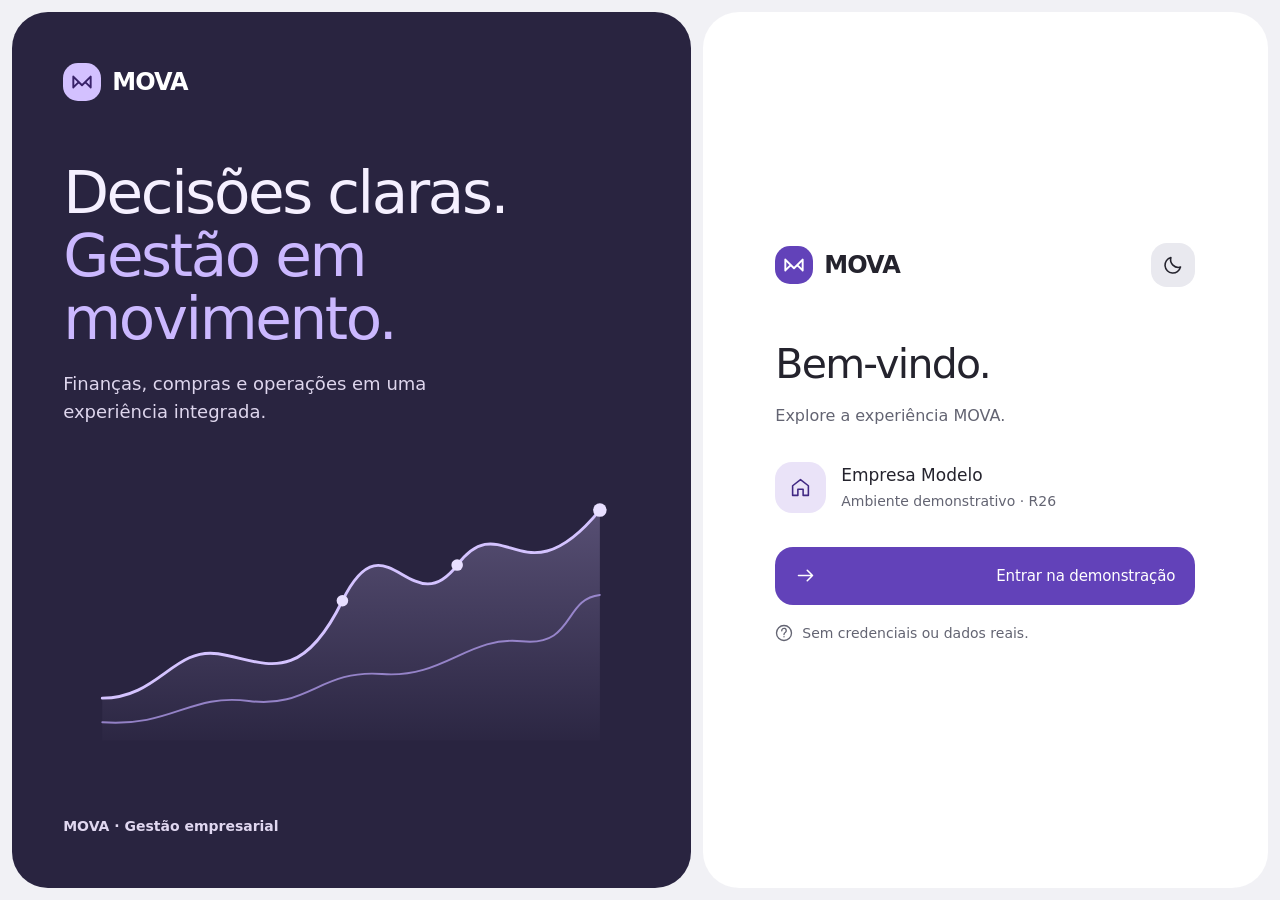
==== commit d5ad280d: "refactor(R26): wireflow architecture, concise operational toolbar, single record detail destination" ====
--- a/wireframe/index.html
+++ b/wireframe/index.html
@@ -4,24 +4,24 @@
 <meta charset="utf-8"><meta name="viewport" content="width=device-width, initial-scale=1, viewport-fit=cover">
 <meta name="color-scheme" content="light dark">
 <meta http-equiv="Content-Security-Policy" content="default-src 'self'; script-src 'self'; style-src 'self' 'unsafe-inline'; img-src 'self' data:; connect-src 'none'; object-src 'none'; base-uri 'none'; form-action 'none'">
-<title>MOVA — Wireframe R25</title><link rel="stylesheet" href="./design.css?v=R25">
-<link rel="stylesheet" href="./surfaces.css?v=R25">
-<link rel="stylesheet" href="./refinement.css?v=R25">
-<link rel="stylesheet" href="./workspace.css?v=R25">
-<link rel="stylesheet" href="./coverage.css?v=R25">
-<link rel="stylesheet" href="./finance-flows.css?v=R25">
-<link rel="stylesheet" href="./purchase-flows.css?v=R25">
-<link rel="stylesheet" href="./record-pages.css?v=R25">
-<script src="./catalog.js?v=R25" defer></script>
-<script src="./domain.js?v=R25" defer></script>
-<script src="./visual.js?v=R25" defer></script>
-<script src="./charts.js?v=R25" defer></script>
-<script src="./workspace.js?v=R25" defer></script>
-<script src="./coverage.js?v=R25" defer></script>
-<script src="./finance-flows.js?v=R25" defer></script>
-<script src="./purchase-flows.js?v=R25" defer></script>
-<script src="./record-pages.js?v=R25" defer></script>
-<script src="./app.js?v=R25" defer></script>
+<title>MOVA — Wireframe R26</title><link rel="stylesheet" href="./design.css?v=R26">
+<link rel="stylesheet" href="./surfaces.css?v=R26">
+<link rel="stylesheet" href="./refinement.css?v=R26">
+<link rel="stylesheet" href="./workspace.css?v=R26">
+<link rel="stylesheet" href="./coverage.css?v=R26">
+<link rel="stylesheet" href="./finance-flows.css?v=R26">
+<link rel="stylesheet" href="./purchase-flows.css?v=R26">
+<link rel="stylesheet" href="./record-pages.css?v=R26">
+<script src="./catalog.js?v=R26" defer></script>
+<script src="./domain.js?v=R26" defer></script>
+<script src="./visual.js?v=R26" defer></script>
+<script src="./charts.js?v=R26" defer></script>
+<script src="./workspace.js?v=R26" defer></script>
+<script src="./coverage.js?v=R26" defer></script>
+<script src="./finance-flows.js?v=R26" defer></script>
+<script src="./purchase-flows.js?v=R26" defer></script>
+<script src="./record-pages.js?v=R26" defer></script>
+<script src="./app.js?v=R26" defer></script>
 </head>
 <body><div id="app"></div><dialog id="dialog" class="dialog" aria-labelledby="dialog-title"></dialog><div id="feedback" role="status" aria-live="polite"></div><noscript>Ative o JavaScript para experimentar o wireframe.</noscript></body>
 </html>
--- a/wireframe/purchase-flows.css
+++ b/wireframe/purchase-flows.css
@@ -1,3 +1,7 @@
 /* R24 visible operation surfaces and workflow controls. */
 .build-r24{font-size:13px;color:var(--muted);font-weight:500;margin-left:auto}.release-panel-r24{background:var(--surface);border-radius:20px;padding:16px 20px;display:flex;justify-content:space-between;align-items:center;gap:14px;flex-wrap:wrap}.release-panel-r24 h2,.operation-workspace-r24 h2{font-size:18px;font-weight:500;margin:0 0 5px}.release-panel-r24 p{margin:0}.release-links-r24,.purchase-record-actions-r24{display:flex;gap:8px;flex-wrap:wrap}.operation-workspace-r24{margin:0 0 22px;display:grid;gap:9px}.operation-grid-r24{display:grid;grid-template-columns:repeat(auto-fit,minmax(160px,1fr));gap:10px}.operation-link-r24{display:flex;align-items:center;gap:10px;min-height:72px;padding:10px 12px;background:var(--surface);border-radius:17px;text-align:left;min-width:0}.operation-link-r24 .metric-icon{width:38px;height:38px;flex:none}.operation-link-r24 strong{font-size:14px;font-weight:500;flex:1;overflow-wrap:anywhere}.operation-link-r24>.icon{width:15px;flex:none;color:var(--muted)}.operation-link-r24:hover{background:var(--soft)}.dialog[data-mode=purchase-flow]{width:min(760px,calc(100% - 40px));max-height:90dvh}.operation-pick-r24{display:grid;gap:8px}.operation-pick-r24 button{display:flex;align-items:center;gap:12px;padding:12px;background:var(--soft);border-radius:15px;text-align:left;min-height:64px}.operation-pick-r24 button>span:not(.metric-icon):not(.tag){flex:1;display:grid;gap:4px;min-width:0;overflow-wrap:anywhere}.operation-pick-r24 strong{font-weight:500}.operation-pick-r24 .icon{flex:none}.wizard-step-r24{color:var(--muted);font-size:14px;margin-bottom:16px}.operation-checks-r24{display:grid;gap:12px;padding:12px 0}.operation-checks-r24 label,.proposal-card-r24>label:first-child{display:flex;gap:8px;align-items:center}.operation-checks-r24 input[type=checkbox],.proposal-card-r24 input[type=radio]{width:20px;height:20px;accent-color:var(--accent);flex:none}.proposal-grid-r24{display:grid;grid-template-columns:repeat(3,minmax(0,1fr));gap:10px}.proposal-card-r24{display:grid;gap:12px;min-width:0;padding:14px;background:var(--soft);border-radius:17px}.proposal-card-r24 label:not(:first-child){display:grid;gap:5px;font-size:14px}.proposal-card-r24 input[type=number],.purchase-quantity-r24 input{width:100%;min-width:0;background:var(--surface);color:var(--ink);border:0;border-radius:10px;padding:12px;font:inherit}.purchase-item-decision{display:grid;grid-template-columns:minmax(0,1fr) minmax(130px,.6fr);gap:12px;align-items:center}.purchase-item-decision>div:first-child{display:grid;gap:5px}.purchase-quantity-r24{justify-content:space-between}.purchase-quantity-r24 input{max-width:110px}.purchase-flow .btn{min-height:44px}
 @media(max-width:800px){.release-panel-r24{padding:14px}.release-links-r24 .btn{font-size:13px;padding-inline:10px}.operation-grid-r24{grid-template-columns:repeat(2,minmax(0,1fr));gap:8px}.operation-link-r24{min-height:78px;padding:10px;gap:7px}.operation-link-r24 .metric-icon{width:33px;height:33px}.operation-link-r24>.icon{display:none}.operation-link-r24 strong{font-size:13px}.dialog[data-mode=purchase-flow]{width:100%;height:100dvh;max-height:none}.proposal-grid-r24{grid-template-columns:1fr}.purchase-item-decision{grid-template-columns:1fr}.purchase-record-actions-r24 .btn{flex:1}}
+
+/* R26: compact contextual actions, records first. */
+.operation-toolbar-r26{display:flex;align-items:center;gap:6px;flex-wrap:wrap;margin:0 0 8px;min-width:0}.operation-toolbar-r26 .btn{min-height:42px;padding-inline:12px;white-space:nowrap;background:transparent;color:var(--accent);font-size:14px}.operation-toolbar-r26 .btn:hover{background:var(--sub)}.operation-toolbar-r26 .btn .icon{width:18px;height:18px}.purchase-flow{gap:6px}.purchase-step{min-height:50px!important;padding:8px 12px!important;justify-content:center}.purchase-step .flow-count{display:none}.purchase-step .flow-copy{min-width:0}.purchase-step .flow-copy strong{font-size:14px;white-space:nowrap}.purchase-step .flow-icon{width:30px;height:30px;flex:none}.purchase-stats{margin-bottom:18px}.purchase-stat{min-height:74px!important;padding:12px 14px!important}.purchase-stat .metric{font-size:24px}.purchase-stat .muted{font-size:13px}.collectionhead{margin-top:6px}
+@media(max-width:800px){.operation-toolbar-r26{flex-wrap:nowrap;overflow-x:auto;scrollbar-width:none;margin-bottom:6px}.operation-toolbar-r26 .btn{flex:none;min-height:44px;font-size:13px;padding-inline:9px}.purchase-flow{margin-bottom:10px!important}.purchase-step{min-height:46px!important;padding:7px 10px!important;min-width:max-content!important;flex:0 0 auto!important}.purchase-step .flow-icon{width:25px;height:25px}.purchase-stat{min-height:66px!important;padding:10px!important}.purchase-stat .metric{font-size:21px}.purchase-stats{margin-bottom:12px!important}.collectionhead{margin-top:4px}}
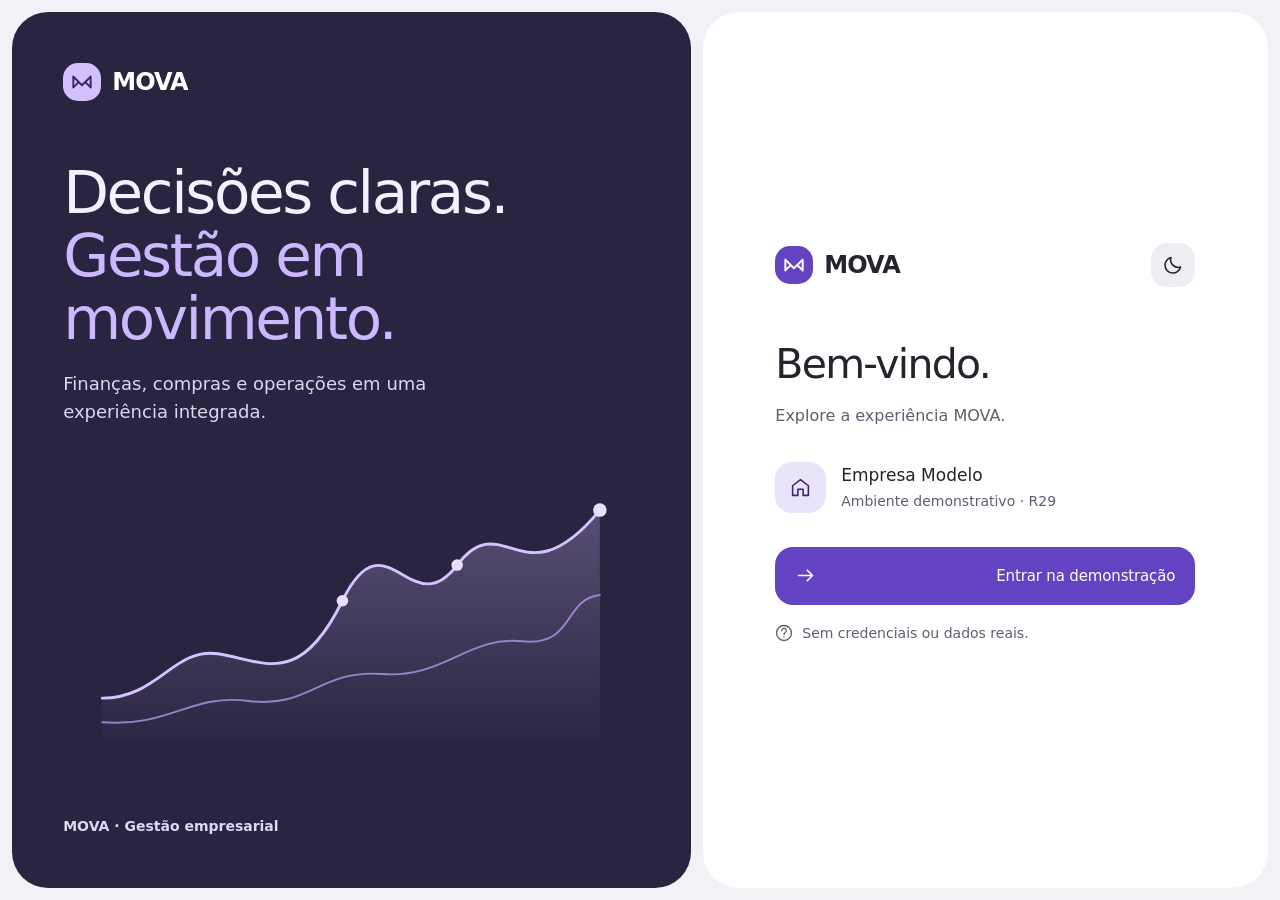
==== commit fcdfaef8: "R29: redesenhar painel, coleções e acompanhamento de orçamento" ====
--- a/wireframe/index.html
+++ b/wireframe/index.html
@@ -4,24 +4,30 @@
 <meta charset="utf-8"><meta name="viewport" content="width=device-width, initial-scale=1, viewport-fit=cover">
 <meta name="color-scheme" content="light dark">
 <meta http-equiv="Content-Security-Policy" content="default-src 'self'; script-src 'self'; style-src 'self' 'unsafe-inline'; img-src 'self' data:; connect-src 'none'; object-src 'none'; base-uri 'none'; form-action 'none'">
-<title>MOVA — Wireframe R26</title><link rel="stylesheet" href="./design.css?v=R26">
-<link rel="stylesheet" href="./surfaces.css?v=R26">
-<link rel="stylesheet" href="./refinement.css?v=R26">
-<link rel="stylesheet" href="./workspace.css?v=R26">
-<link rel="stylesheet" href="./coverage.css?v=R26">
-<link rel="stylesheet" href="./finance-flows.css?v=R26">
-<link rel="stylesheet" href="./purchase-flows.css?v=R26">
-<link rel="stylesheet" href="./record-pages.css?v=R26">
-<script src="./catalog.js?v=R26" defer></script>
-<script src="./domain.js?v=R26" defer></script>
-<script src="./visual.js?v=R26" defer></script>
-<script src="./charts.js?v=R26" defer></script>
-<script src="./workspace.js?v=R26" defer></script>
-<script src="./coverage.js?v=R26" defer></script>
-<script src="./finance-flows.js?v=R26" defer></script>
-<script src="./purchase-flows.js?v=R26" defer></script>
-<script src="./record-pages.js?v=R26" defer></script>
-<script src="./app.js?v=R26" defer></script>
+<title>MOVA — Wireframe R29</title><link rel="stylesheet" href="./design.css?v=R29">
+<link rel="stylesheet" href="./surfaces.css?v=R29">
+<link rel="stylesheet" href="./refinement.css?v=R29">
+<link rel="stylesheet" href="./workspace.css?v=R29">
+<link rel="stylesheet" href="./coverage.css?v=R29">
+<link rel="stylesheet" href="./finance-flows.css?v=R29">
+<link rel="stylesheet" href="./purchase-flows.css?v=R29">
+<link rel="stylesheet" href="./record-pages.css?v=R29">
+<link rel="stylesheet" href="./warehouse-flows.css?v=R29">
+<link rel="stylesheet" href="./interaction-system.css?v=R29">
+<link rel="stylesheet" href="./workspace-experience.css?v=R29">
+<script src="./catalog.js?v=R29" defer></script>
+<script src="./domain.js?v=R29" defer></script>
+<script src="./visual.js?v=R29" defer></script>
+<script src="./charts.js?v=R29" defer></script>
+<script src="./workspace.js?v=R29" defer></script>
+<script src="./coverage.js?v=R29" defer></script>
+<script src="./finance-flows.js?v=R29" defer></script>
+<script src="./purchase-flows.js?v=R29" defer></script>
+<script src="./record-pages.js?v=R29" defer></script>
+<script src="./warehouse-flows.js?v=R29" defer></script>
+<script src="./interaction-system.js?v=R29" defer></script>
+<script src="./workspace-experience.js?v=R29" defer></script>
+<script src="./app.js?v=R29" defer></script>
 </head>
 <body><div id="app"></div><dialog id="dialog" class="dialog" aria-labelledby="dialog-title"></dialog><div id="feedback" role="status" aria-live="polite"></div><noscript>Ative o JavaScript para experimentar o wireframe.</noscript></body>
 </html>
--- a/wireframe/warehouse-flows.css
+++ b/wireframe/warehouse-flows.css
@@ -0,0 +1,4 @@
+/* R27: warehouse layouts */
+.wh-page{display:grid;gap:20px;min-width:0}.wh-page>.pagehead{margin:0}.wh-identity{display:grid;grid-template-columns:repeat(auto-fit,minmax(160px,1fr));gap:24px;padding:24px;background:var(--surface);border-radius:24px}.wh-identity>div{min-width:0;display:grid;gap:8px;align-content:start;justify-items:start}.wh-identity strong{font-weight:500;overflow-wrap:anywhere}.wh-qty{font-size:30px;line-height:1.1;font-variant-numeric:tabular-nums}.wh-tabs{min-width:0;overflow-x:auto;scrollbar-width:none}.wh-tabs::-webkit-scrollbar,.wh-toolbar::-webkit-scrollbar{display:none}.wh-pane{background:var(--surface);padding:24px;border-radius:24px;min-width:0;display:grid;gap:20px}.wh-pane h2{font-size:19px;font-weight:500;margin:0}.wh-lines,.wh-timeline{display:grid;gap:18px}.wh-lines>div{display:grid;grid-template-columns:minmax(0,1fr) auto auto;gap:16px;align-items:center}.wh-lines>div>div,.wh-context{display:grid;gap:5px;min-width:0;overflow-wrap:anywhere}.wh-timeline>div{display:grid;grid-template-columns:14px minmax(0,1fr);gap:12px;align-items:start}.wh-timeline p{margin:4px 0}.wh-doc{display:flex;align-items:center;gap:16px}.wh-doc>.icon{width:40px;height:40px;color:var(--accent)}.wh-doc h3{margin:0;font-weight:500}.wh-doc p{margin:4px 0 0}.wh-context{padding:16px 0 20px}.wh-pick{display:grid;gap:8px}.wh-pick .btn{justify-content:flex-start;white-space:normal}.wh-toolbar{display:flex;flex-wrap:wrap;gap:8px;margin:12px 0 16px;align-items:center}
+@media(max-width:800px){.wh-page{gap:16px}.wh-identity{padding:18px;grid-template-columns:1fr 1fr;gap:20px 12px;border-radius:20px}.wh-identity>div:first-child{grid-column:1/-1}.wh-pane{padding:18px;border-radius:20px}.wh-toolbar{flex-wrap:nowrap;overflow-x:auto;scrollbar-width:none;padding:2px 0 6px}.wh-toolbar .btn{flex:none}.wh-lines>div{grid-template-columns:minmax(0,1fr) auto;gap:8px 12px}.wh-lines .tag{grid-column:1/-1;justify-self:start}.wh-qty{font-size:26px}#dialog[data-mode="warehouse-editor"]{width:100%;max-width:none;height:100dvh;max-height:none;border-radius:0;margin:0}#dialog[data-mode="warehouse-editor"] .dialogbody{min-height:0;overflow:auto}#dialog[data-mode="warehouse-editor"] .dialogfooter{flex-shrink:0;padding-bottom:max(16px,env(safe-area-inset-bottom))}}
+@media(prefers-reduced-motion:no-preference){.wh-pane{animation:wh-in 160ms ease-out}@keyframes wh-in{from{opacity:.65;transform:translateY(3px)}to{opacity:1;transform:none}}}
--- a/wireframe/interaction-system.css
+++ b/wireframe/interaction-system.css
@@ -0,0 +1,7 @@
+/* R28 — shared record-item collection, focused child windows. */
+.dialog .items-editor{background:transparent;padding:0;border:0;border-radius:0;gap:18px}
+#item-lines{display:grid;gap:12px;min-width:0}
+.dialog .itemline.item-row-r28{display:grid;grid-template-columns:minmax(0,1fr) auto auto;align-items:center;gap:12px;padding:12px 0;background:transparent;border:0;border-radius:0;min-width:0}
+.item-info-r28{display:grid;gap:4px;min-width:0;overflow-wrap:anywhere}.item-info-r28 strong{font-size:15px;font-weight:500}.item-info-r28 .muted{font-size:13px}.item-row-r28 .itemtotal{font-size:15px;font-variant-numeric:tabular-nums;white-space:nowrap}.item-actions-r28{display:flex;gap:4px}.item-actions-r28 .iconbtn{width:44px;height:44px;min-width:44px}.item-stage-r28{display:grid;gap:4px;min-width:0}.item-stage-r28>header{display:flex;align-items:center;justify-content:space-between;gap:12px;background:var(--sub);padding:12px 14px;border-radius:12px}.item-stage-r28 h4{font-size:15px;font-weight:500;margin:0;overflow-wrap:anywhere}.item-stage-r28>header strong{white-space:nowrap;font-size:14px}.item-empty-r28{padding:16px 0;color:var(--muted)}.dialog .budget-stage-totals{background:transparent;padding:0}.item-modal-r28[open]{display:flex;flex-direction:column;width:min(540px,calc(100% - 32px));height:auto;max-height:90dvh;margin:auto}.item-modal-r28 .dialogbody{min-height:0;overflow:auto;padding:20px 24px}.item-modal-r28 .dialogfooter{flex-shrink:0;display:flex;gap:10px}.item-modal-r28 .dialogfooter .btn{flex:1}.item-modal-r28 .formgrid{grid-template-columns:repeat(2,minmax(0,1fr))}.item-modal-r28 .field:has([name=itemDescription]){grid-column:1/-1}.item-preview-r28{display:flex;align-items:center;justify-content:space-between;gap:12px;background:var(--sub);padding:14px;border-radius:14px}.item-preview-r28 strong{font-size:24px;font-weight:500}.dialog[data-depth]:not([data-depth="0"]) .dialoghead{flex-shrink:0}
+@media(max-width:800px){.dialog .itemline.item-row-r28{grid-template-columns:minmax(0,1fr) auto;gap:8px 12px;padding:10px 0}.item-actions-r28{grid-column:1/-1;justify-content:flex-end}.item-modal-r28[open]{width:100%;max-width:none;height:auto;max-height:90dvh;inset:auto 0 0;margin:0;border-radius:24px 24px 0 0}.item-modal-r28 .dialogbody{padding:16px 20px}.item-modal-r28 .dialogfooter{padding-bottom:max(16px,env(safe-area-inset-bottom))}.item-modal-r28 .formgrid{grid-template-columns:minmax(0,1fr) minmax(0,1fr)}.dialog[data-mode=operation],.dialog[data-mode=decision],.dialog[data-mode=confirm]{height:auto;max-height:85dvh;width:calc(100% - 24px);margin:auto;border-radius:24px}}
+@media(prefers-reduced-motion:no-preference){.item-modal-r28[open]{animation:item-enter-r28 200ms cubic-bezier(.2,.8,.2,1)}@keyframes item-enter-r28{from{opacity:0;transform:translateY(14px) scale(.985)}to{opacity:1;transform:none}}.item-row-r28{transition:background 150ms ease}.item-row-r28:hover{background:var(--sub)}}@media(prefers-reduced-motion:reduce){.item-modal-r28,.item-row-r28{animation:none;transition:none}}
--- a/wireframe/workspace-experience.css
+++ b/wireframe/workspace-experience.css
@@ -0,0 +1,16 @@
+/* R29: coherent working surfaces and hierarchy. */
+:root{--bg:#f1f2f6;--surface:#fff;--sub:#eceef4;--ink:#23242c;--muted:#5c606e;--accent:#6343c2;--tint:#eae4fb;--onTint:#392478}
+html[data-theme=dark]{--bg:#17181f;--surface:#22232c;--sub:#2d2f3a;--ink:#f1f1f6;--muted:#b9bac6;--accent:#c4b1ff;--tint:#3c315c;--onTint:#efe6ff}
+body{font-weight:400;letter-spacing:0}.pagehead h1{font-size:clamp(28px,3vw,40px);font-weight:450;letter-spacing:-1.25px;line-height:1.15}.pagehead p{font-size:15px}.pagehead{margin-bottom:20px}.navgroup>button,.btn,.tag{font-weight:500}.rail .navgroup>button.active{border-radius:24px}.rail .navgroup>button:not(.active){background:transparent}
+.overview-r29{background:var(--surface);border-radius:28px;padding:24px;gap:24px!important;grid-template-columns:1.25fr 1fr 1fr}
+.experience-dashboard .overview-r29>.balancefeature,.overview-r29>.dashboard-metric{background:transparent;box-shadow:none;border:0;border-radius:0;padding:0;min-height:0;gap:12px;align-content:start}
+.experience-dashboard .overview-r29>.balancefeature{color:var(--ink);grid-column:auto}.overview-r29 .balance-label,.overview-r29 .balancebottom,.overview-r29 .balancebottom span{color:var(--muted)}.overview-r29 .balancevalue{color:var(--ink);font-weight:450;font-size:clamp(28px,3.2vw,45px)}.overview-r29 .balancebottom .btn{color:var(--accent);background:var(--tint)}.overview-r29 .balance-context-r29{font-size:14px;color:var(--muted)}
+.overview-r29 .metric-heading{min-height:40px}.overview-r29 .metric{font-size:clamp(22px,2.1vw,30px);font-weight:450}.amount-progress-r29{height:7px;border-radius:20px;background:var(--sub);overflow:hidden}.amount-progress-r29>span{display:block;height:100%;border-radius:20px;background:var(--green)}.amount-caption-r29{display:flex;justify-content:space-between;flex-wrap:wrap;gap:4px 10px;color:var(--muted);font-size:14px}.amount-caption-r29 strong{font-weight:500;color:var(--ink)}.amount-link-r29{display:flex;gap:8px;align-items:center;justify-self:start;min-height:36px;color:var(--accent);padding:0}
+.experience-dashboard .quickpanel{background:transparent;padding:0;box-shadow:none;border:0}.experience-dashboard .quickaction{background:var(--surface);border:0;box-shadow:none;border-radius:18px;min-height:64px}
+.collection-workspace-r29{background:var(--surface);border:0;border-radius:26px;padding:22px 24px 12px;min-width:0;margin-top:22px}.collection-workspace-r29 .collectionhead{margin:0 0 16px}.collection-workspace-r29 .collectionhead h2{font-size:21px;letter-spacing:-.35px;font-weight:500}.collection-workspace-r29 .toolbar{margin:12px 0;background:transparent;box-shadow:none;border:0}.collection-workspace-r29 .toolbar .search,.collection-workspace-r29 .toolbar .filter,.collection-workspace-r29 .toolbar .iconbtn{background:var(--sub)}.collection-workspace-r29 .tablewrap{background:transparent;border:0;box-shadow:none;border-radius:0}.collection-workspace-r29 .table-footer{background:transparent}.collection-workspace-r29 table{background:transparent}.collection-workspace-r29 tbody tr:hover{background:var(--sub)}.collection-workspace-r29 .record-avatar{background:var(--sub);color:var(--muted);font-weight:500}
+.collection-workspace-r29:has(.budget-grid),.collection-workspace-r29:has(.material-grid),.collection-workspace-r29:has(.workspace-grid-r21),.collection-workspace-r29:has(.task-board),.collection-workspace-r29:has(.contacts-grid){background:transparent;padding-inline:0}
+.collection-workspace-r29:has(.budget-grid) .toolbar .search,.collection-workspace-r29:has(.material-grid) .toolbar .search{background:var(--surface)}
+.budget-card .budget-total,.material-card .material-quantity{background:transparent;border:0;padding:8px 0 12px;border-radius:0;box-shadow:none}.budget-card .budget-total .metric,.material-card .material-quantity .metric{font-weight:450}.budget-card .budget-stage,.budget-card .budget-details{background:transparent;border:0;box-shadow:none;padding-inline:0}.budget-card .budget-actions,.material-card .material-actions{display:flex;flex-wrap:wrap;gap:8px;align-items:center}.budget-card,.material-card{border-radius:24px}.budget-card h3,.material-card h3{font-weight:500;font-size:20px}
+.budget-page-r29{display:grid;gap:20px;min-width:0}.budget-page-r29>.pagehead{margin:0}.budget-hero-r29{background:var(--surface);border-radius:24px;padding:24px;display:grid;grid-template-columns:1.4fr 1fr .7fr;gap:20px;align-items:center}.budget-hero-r29>div{display:grid;gap:8px;justify-items:start}.budget-hero-r29 strong{font-weight:500;overflow-wrap:anywhere}.budget-value-r29{font-size:clamp(28px,3.2vw,40px);line-height:1.15;letter-spacing:-1px}.budget-tabs-r29{overflow-x:auto;scrollbar-width:none}.budget-pane-r29{background:var(--surface);padding:24px;border-radius:24px;min-width:0}.budget-controls-r29{display:flex;align-items:center;justify-content:space-between;gap:16px;margin-bottom:18px;flex-wrap:wrap}.budget-controls-r29 h2{font-size:21px;font-weight:500;margin:0 0 4px}.budget-search-r29{margin-bottom:20px;background:var(--sub)}.budget-group-r29{display:grid;gap:5px;margin:0 0 22px;min-width:0}.budget-group-r29>header{display:flex;align-items:center;justify-content:space-between;gap:12px;background:var(--sub);padding:14px 16px;border-radius:14px}.budget-group-r29>header h3{font-size:16px;font-weight:500;margin:0 0 3px}.budget-group-r29>header strong{font-size:15px;font-weight:500}.budget-line-r29{display:grid;grid-template-columns:minmax(0,1fr) minmax(0,180px) minmax(0,135px) 44px;align-items:center;gap:12px;padding:12px 10px;min-height:64px}.budget-line-r29:hover{background:var(--sub);border-radius:12px}.budget-line-title-r29{display:grid;gap:4px;overflow-wrap:anywhere;min-width:0}.budget-line-title-r29 strong,.budget-line-value-r29{font-weight:500}.budget-line-qty-r29{color:var(--muted);font-size:14px}.budget-line-value-r29{text-align:right;font-variant-numeric:tabular-nums}
+@media(max-width:800px){.pagehead h1{font-size:32px}.overview-r29{grid-template-columns:1fr 1fr!important;display:grid!important;gap:20px 14px!important;padding:20px;overflow:visible!important}.experience-dashboard .overview-r29>.balancefeature{grid-column:1/-1!important}.overview-r29>.dashboard-metric{min-width:0}.overview-r29 .metric{font-size:clamp(16px,4.7vw,24px);letter-spacing:-.5px}.overview-r29 .metric-heading{font-size:13px;gap:6px}.overview-r29 .metric-heading .metric-icon{width:30px;height:30px}.amount-caption-r29{font-size:13px}.amount-link-r29{font-size:13px}.collection-workspace-r29{padding:0;margin-top:20px;background:transparent;border-radius:0}.collection-workspace-r29 .toolbar .search,.collection-workspace-r29 .toolbar .filter{background:var(--surface)}.collection-workspace-r29 .collectionhead h2{font-size:19px}.budget-hero-r29{padding:18px;grid-template-columns:1fr 1fr;gap:18px}.budget-hero-r29>div:first-child{grid-column:1/-1}.budget-pane-r29{padding:16px;border-radius:20px}.budget-line-r29{grid-template-columns:minmax(0,1fr) auto 44px;gap:6px 8px;padding:12px 0}.budget-line-title-r29{grid-column:1/3}.budget-line-r29>.iconbtn{grid-column:3;grid-row:1/3;width:44px}.budget-line-qty-r29{grid-column:1;font-size:13px}.budget-line-value-r29{grid-column:2;font-size:13px}.budget-group-r29>header{padding:12px}.budget-group-r29>header strong{font-size:13px}.budget-controls-r29 h2{font-size:19px}}
+@media(prefers-reduced-motion:no-preference){.budget-pane-r29{animation:r29-appear 180ms ease-out}@keyframes r29-appear{from{opacity:.6;transform:translateY(4px)}to{opacity:1;transform:none}}.budget-line-r29,.amount-link-r29,.collection-workspace-r29 tbody tr{transition:background 140ms ease}}
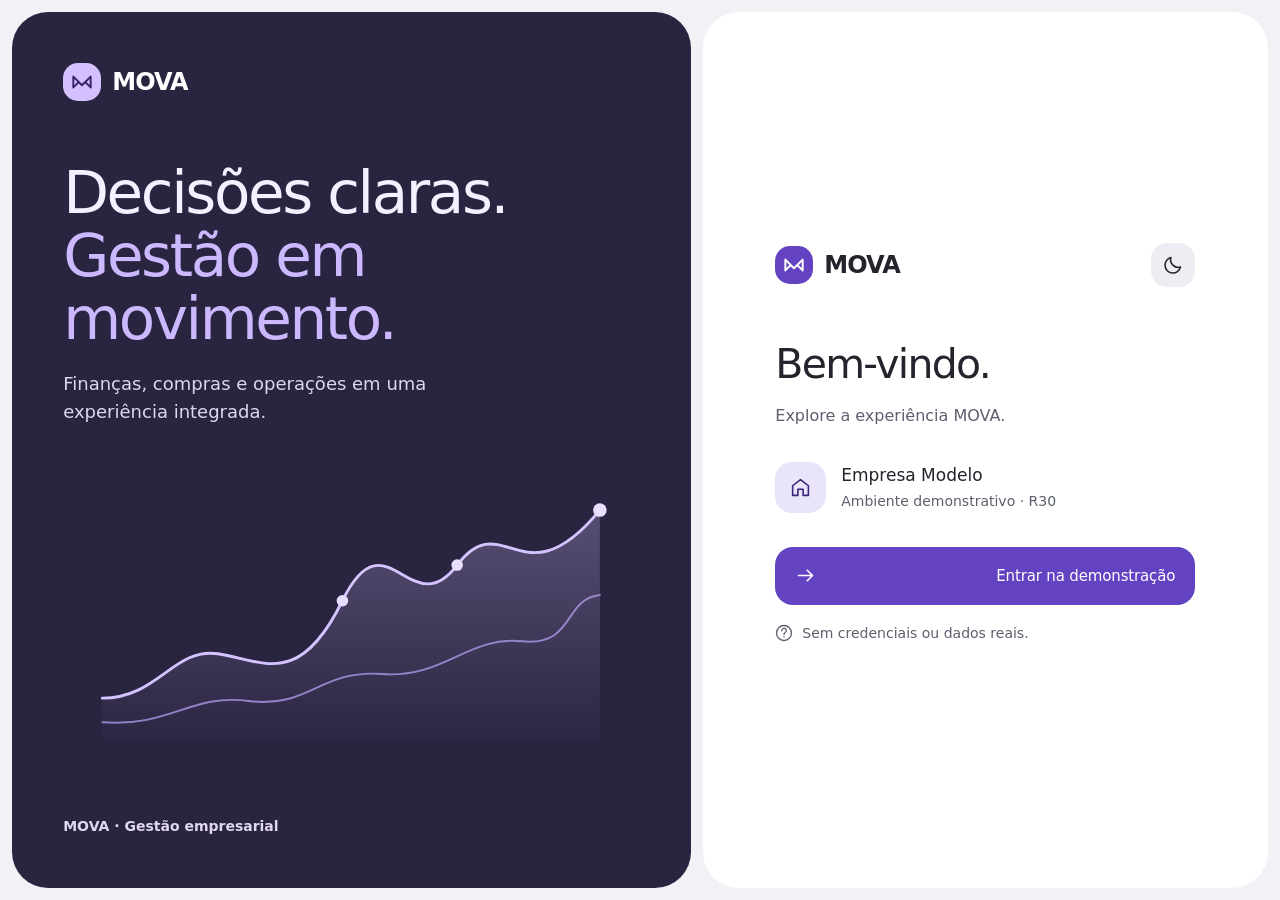
==== commit 1c2679fe: "R30: corrigir falhas observadas nas capturas desktop e mobile da R29" ====
--- a/wireframe/index.html
+++ b/wireframe/index.html
@@ -4,30 +4,31 @@
 <meta charset="utf-8"><meta name="viewport" content="width=device-width, initial-scale=1, viewport-fit=cover">
 <meta name="color-scheme" content="light dark">
 <meta http-equiv="Content-Security-Policy" content="default-src 'self'; script-src 'self'; style-src 'self' 'unsafe-inline'; img-src 'self' data:; connect-src 'none'; object-src 'none'; base-uri 'none'; form-action 'none'">
-<title>MOVA — Wireframe R29</title><link rel="stylesheet" href="./design.css?v=R29">
-<link rel="stylesheet" href="./surfaces.css?v=R29">
-<link rel="stylesheet" href="./refinement.css?v=R29">
-<link rel="stylesheet" href="./workspace.css?v=R29">
-<link rel="stylesheet" href="./coverage.css?v=R29">
-<link rel="stylesheet" href="./finance-flows.css?v=R29">
-<link rel="stylesheet" href="./purchase-flows.css?v=R29">
-<link rel="stylesheet" href="./record-pages.css?v=R29">
-<link rel="stylesheet" href="./warehouse-flows.css?v=R29">
-<link rel="stylesheet" href="./interaction-system.css?v=R29">
-<link rel="stylesheet" href="./workspace-experience.css?v=R29">
-<script src="./catalog.js?v=R29" defer></script>
-<script src="./domain.js?v=R29" defer></script>
-<script src="./visual.js?v=R29" defer></script>
-<script src="./charts.js?v=R29" defer></script>
-<script src="./workspace.js?v=R29" defer></script>
-<script src="./coverage.js?v=R29" defer></script>
-<script src="./finance-flows.js?v=R29" defer></script>
-<script src="./purchase-flows.js?v=R29" defer></script>
-<script src="./record-pages.js?v=R29" defer></script>
-<script src="./warehouse-flows.js?v=R29" defer></script>
-<script src="./interaction-system.js?v=R29" defer></script>
-<script src="./workspace-experience.js?v=R29" defer></script>
-<script src="./app.js?v=R29" defer></script>
+<title>MOVA — Wireframe R30</title><link rel="stylesheet" href="./design.css?v=R30">
+<link rel="stylesheet" href="./surfaces.css?v=R30">
+<link rel="stylesheet" href="./refinement.css?v=R30">
+<link rel="stylesheet" href="./workspace.css?v=R30">
+<link rel="stylesheet" href="./coverage.css?v=R30">
+<link rel="stylesheet" href="./finance-flows.css?v=R30">
+<link rel="stylesheet" href="./purchase-flows.css?v=R30">
+<link rel="stylesheet" href="./record-pages.css?v=R30">
+<link rel="stylesheet" href="./warehouse-flows.css?v=R30">
+<link rel="stylesheet" href="./interaction-system.css?v=R30">
+<link rel="stylesheet" href="./workspace-experience.css?v=R30">
+<link rel="stylesheet" href="./visual-audit-fixes.css?v=R30">
+<script src="./catalog.js?v=R30" defer></script>
+<script src="./domain.js?v=R30" defer></script>
+<script src="./visual.js?v=R30" defer></script>
+<script src="./charts.js?v=R30" defer></script>
+<script src="./workspace.js?v=R30" defer></script>
+<script src="./coverage.js?v=R30" defer></script>
+<script src="./finance-flows.js?v=R30" defer></script>
+<script src="./purchase-flows.js?v=R30" defer></script>
+<script src="./record-pages.js?v=R30" defer></script>
+<script src="./warehouse-flows.js?v=R30" defer></script>
+<script src="./interaction-system.js?v=R30" defer></script>
+<script src="./workspace-experience.js?v=R30" defer></script>
+<script src="./app.js?v=R30" defer></script>
 </head>
 <body><div id="app"></div><dialog id="dialog" class="dialog" aria-labelledby="dialog-title"></dialog><div id="feedback" role="status" aria-live="polite"></div><noscript>Ative o JavaScript para experimentar o wireframe.</noscript></body>
 </html>
--- a/wireframe/visual-audit-fixes.css
+++ b/wireframe/visual-audit-fixes.css
@@ -0,0 +1,26 @@
+/* R30 — corrections grounded in real R29 Chromium screenshots. */
+@media(min-width:801px){
+ .dialog.item-modal-r28[open],#dialog[data-mode=summary][open],#dialog[data-mode=operation][open],#dialog[data-mode=decision][open]{height:fit-content!important;min-height:0!important;max-height:calc(100dvh - 48px)!important;margin:auto;inset:0}
+ .dialog.item-modal-r28[open] .dialogbody,#dialog[data-mode=summary][open] .dialogbody,#dialog[data-mode=operation][open] .dialogbody,#dialog[data-mode=decision][open] .dialogbody{flex:0 1 auto!important;min-height:0;max-height:calc(100dvh - 180px);overflow:auto}
+ .dialog.item-modal-r28[open] .dialogfooter,#dialog[data-mode=summary][open] .dialogfooter{margin-top:0;flex:0 0 auto}
+ .dialog.item-modal-r28[open] .dialoghead{padding:20px 24px 8px}
+ .dialog.item-modal-r28[open] .dialogbody{padding:14px 24px 8px}
+ .dialog.item-modal-r28[open] .dialogfooter{padding:16px 24px 20px}
+}
+.experience-chat .conversation .avatar,.experience-chat .threadhead .avatar,.experience-chat .message-avatar{display:grid;place-items:center;align-self:center;line-height:1;flex:none;font-weight:500}
+.experience-chat .conversation .avatar{border-radius:50%;width:42px;height:42px;min-width:42px;background:var(--sub);color:var(--muted)}
+.experience-chat .conversation.active .avatar{background:var(--surface);color:var(--accent)}
+.experience-chat .conversation{min-height:68px;padding:9px 10px;gap:10px}
+.experience-chat .conversation .copy{min-width:0}.experience-chat .conversation .copy strong{display:-webkit-box;-webkit-line-clamp:2;-webkit-box-orient:vertical;overflow:hidden;line-height:1.25;font-weight:500}.experience-chat .conversation .preview{display:block;overflow:hidden;white-space:nowrap;text-overflow:ellipsis;font-size:13px;color:var(--muted)}
+.experience-chat .threadbody{gap:10px}.experience-chat .message-row{gap:8px}.experience-chat .bubble{padding:10px 14px;max-width:min(82%,570px)}.experience-chat .message-meta{font-size:12px}.experience-chat .chat-date{padding:2px 8px;background:transparent}
+@media(max-width:800px){
+ .pagehead{margin-bottom:12px}.pagehead h1{font-size:30px}.tabbar{margin-bottom:12px}.tabbar button{min-height:40px}
+ .finance-overview{gap:10px;padding:14px 16px;margin-bottom:12px;border-radius:20px}
+ .finance-total{gap:3px}.finance-total>.metric{font-size:29px;letter-spacing:-.8px}.finance-total>.muted:first-child{font-size:13px}.finance-total>.muted:last-child{display:none}
+ .finance-breakdown{gap:7px}.finance-breakdown-head{gap:10px}.finance-breakdown-head>div{gap:2px}.finance-breakdown-head .muted{font-size:13px}.finance-breakdown-head .metric{font-size:clamp(15px,4.6vw,19px)}.finance-composition{height:8px}.finance-legend{gap:7px;font-size:11px}
+ .collection-workspace-r29{margin-top:12px}.collection-workspace-r29 .collectionhead{margin:0 0 8px}.collection-workspace-r29 .collectionhead h2{font-size:18px}.collection-workspace-r29 .toolbar{gap:6px;margin:8px 0}.collection-workspace-r29 .toolbar .search,.collection-workspace-r29 .toolbar .filter,.collection-workspace-r29 .toolbar .iconbtn{min-height:44px}.collection-workspace-r29 .operation-toolbar-r26,.collection-workspace-r29 .wh-toolbar{margin-block:6px;gap:5px}.collection-workspace-r29 .operation-toolbar-r26 button,.collection-workspace-r29 .wh-toolbar button{min-height:44px}
+ .overview-r29{gap:14px 12px!important;padding:16px}.experience-dashboard .overview-r29>.balancefeature{gap:7px}.overview-r29 .balancevalue{font-size:33px}.overview-r29 .balancebottom{gap:4px}.overview-r29 .metric-heading{min-height:32px}.overview-r29 .amount-link-r29{min-height:44px}
+ .dialog.item-modal-r28[open]{height:fit-content!important;min-height:0!important;max-height:calc(100dvh - 32px)!important}.dialog.item-modal-r28[open] .dialogbody{flex:0 1 auto!important;max-height:calc(100dvh - 170px)}
+ .experience-chat .bubble{max-width:86%;padding:9px 12px}.experience-chat .threadbody{gap:10px}.experience-chat .conversation .avatar{width:42px;height:42px;min-width:42px}
+}
+@media(prefers-reduced-motion:no-preference){.experience-chat .conversation,.experience-chat .bubble{transition:background-color 140ms ease,transform 140ms ease}.experience-chat .conversation:active{transform:scale(.99)}}
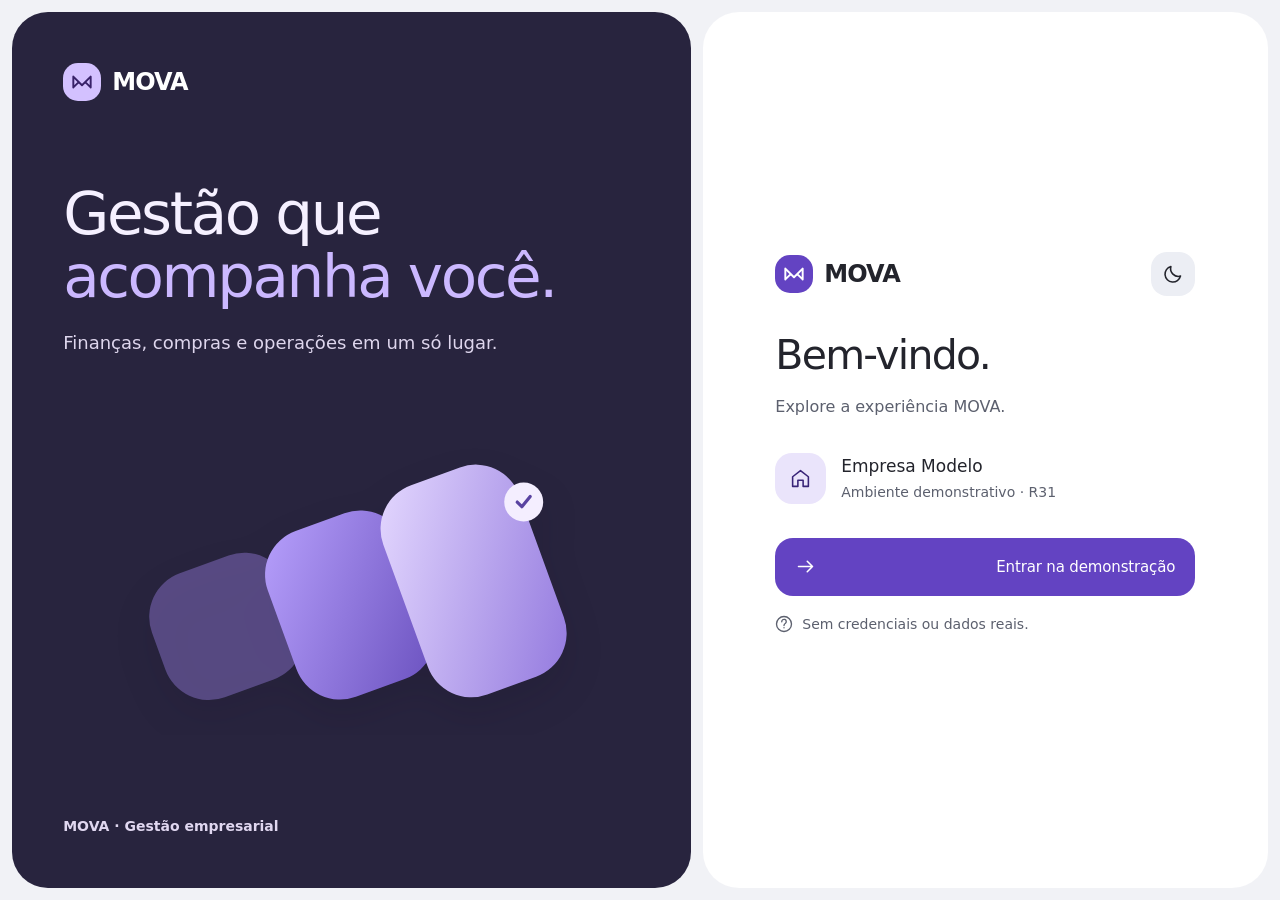
==== commit 7960fcef: "R31: redesign adaptativo com ações, indicadores, coleções e login" ====
--- a/wireframe/index.html
+++ b/wireframe/index.html
@@ -4,31 +4,33 @@
 <meta charset="utf-8"><meta name="viewport" content="width=device-width, initial-scale=1, viewport-fit=cover">
 <meta name="color-scheme" content="light dark">
 <meta http-equiv="Content-Security-Policy" content="default-src 'self'; script-src 'self'; style-src 'self' 'unsafe-inline'; img-src 'self' data:; connect-src 'none'; object-src 'none'; base-uri 'none'; form-action 'none'">
-<title>MOVA — Wireframe R30</title><link rel="stylesheet" href="./design.css?v=R30">
-<link rel="stylesheet" href="./surfaces.css?v=R30">
-<link rel="stylesheet" href="./refinement.css?v=R30">
-<link rel="stylesheet" href="./workspace.css?v=R30">
-<link rel="stylesheet" href="./coverage.css?v=R30">
-<link rel="stylesheet" href="./finance-flows.css?v=R30">
-<link rel="stylesheet" href="./purchase-flows.css?v=R30">
-<link rel="stylesheet" href="./record-pages.css?v=R30">
-<link rel="stylesheet" href="./warehouse-flows.css?v=R30">
-<link rel="stylesheet" href="./interaction-system.css?v=R30">
-<link rel="stylesheet" href="./workspace-experience.css?v=R30">
-<link rel="stylesheet" href="./visual-audit-fixes.css?v=R30">
-<script src="./catalog.js?v=R30" defer></script>
-<script src="./domain.js?v=R30" defer></script>
-<script src="./visual.js?v=R30" defer></script>
-<script src="./charts.js?v=R30" defer></script>
-<script src="./workspace.js?v=R30" defer></script>
-<script src="./coverage.js?v=R30" defer></script>
-<script src="./finance-flows.js?v=R30" defer></script>
-<script src="./purchase-flows.js?v=R30" defer></script>
-<script src="./record-pages.js?v=R30" defer></script>
-<script src="./warehouse-flows.js?v=R30" defer></script>
-<script src="./interaction-system.js?v=R30" defer></script>
-<script src="./workspace-experience.js?v=R30" defer></script>
-<script src="./app.js?v=R30" defer></script>
+<title>MOVA — Wireframe R31</title><link rel="stylesheet" href="./design.css?v=R31">
+<link rel="stylesheet" href="./surfaces.css?v=R31">
+<link rel="stylesheet" href="./refinement.css?v=R31">
+<link rel="stylesheet" href="./workspace.css?v=R31">
+<link rel="stylesheet" href="./coverage.css?v=R31">
+<link rel="stylesheet" href="./finance-flows.css?v=R31">
+<link rel="stylesheet" href="./purchase-flows.css?v=R31">
+<link rel="stylesheet" href="./record-pages.css?v=R31">
+<link rel="stylesheet" href="./warehouse-flows.css?v=R31">
+<link rel="stylesheet" href="./interaction-system.css?v=R31">
+<link rel="stylesheet" href="./workspace-experience.css?v=R31">
+<link rel="stylesheet" href="./visual-audit-fixes.css?v=R31">
+<link rel="stylesheet" href="./adaptive-experience.css?v=R31">
+<script src="./catalog.js?v=R31" defer></script>
+<script src="./domain.js?v=R31" defer></script>
+<script src="./visual.js?v=R31" defer></script>
+<script src="./charts.js?v=R31" defer></script>
+<script src="./workspace.js?v=R31" defer></script>
+<script src="./coverage.js?v=R31" defer></script>
+<script src="./finance-flows.js?v=R31" defer></script>
+<script src="./purchase-flows.js?v=R31" defer></script>
+<script src="./record-pages.js?v=R31" defer></script>
+<script src="./warehouse-flows.js?v=R31" defer></script>
+<script src="./interaction-system.js?v=R31" defer></script>
+<script src="./workspace-experience.js?v=R31" defer></script>
+<script src="./adaptive-experience.js?v=R31" defer></script>
+<script src="./app.js?v=R31" defer></script>
 </head>
 <body><div id="app"></div><dialog id="dialog" class="dialog" aria-labelledby="dialog-title"></dialog><div id="feedback" role="status" aria-live="polite"></div><noscript>Ative o JavaScript para experimentar o wireframe.</noscript></body>
 </html>
--- a/wireframe/adaptive-experience.css
+++ b/wireframe/adaptive-experience.css
@@ -0,0 +1,22 @@
+/* R31: visual corrections based on R30 browser captures; adaptive layout. */
+.adaptive-actions-r31{display:flex;gap:8px;align-items:center;flex-wrap:wrap;min-width:0;flex:1}.adaptive-actions-r31>.btn{justify-content:flex-start}.operation-overflow-r31{position:relative;min-width:0;flex:1}.operation-overflow-r31>summary{list-style:none;cursor:pointer;min-height:44px;display:flex;align-items:center;justify-content:center;gap:7px;padding:0 12px;background:var(--sub);border-radius:14px;color:var(--ink);font-size:14px;font-weight:500}.operation-overflow-r31>summary::-webkit-details-marker,.budget-centers-r31>summary::-webkit-details-marker{display:none}.operation-overflow-r31>summary:focus-visible,.budget-centers-r31>summary:focus-visible{outline:3px solid var(--accent);outline-offset:2px}.overflow-actions-r31{display:flex;gap:8px;flex-wrap:wrap}.operation-overflow-r31>summary .icon{width:18px;height:18px}.operation-toolbar-r26,.wh-toolbar{overflow:visible!important}
+@media(min-width:801px){.operation-overflow-r31>summary{display:none}.overflow-actions-r31{align-items:center}.operation-overflow-r31{flex:1}.adaptive-actions-r31{flex-wrap:wrap}}
+.record-name-link-r31{min-height:28px;text-align:left;display:flex;align-items:center;gap:3px;padding:0;font-size:15px;font-weight:500;line-height:1.25;overflow-wrap:anywhere;color:var(--ink);border-radius:6px}.record-name-link-r31>.icon{width:14px;height:14px;color:var(--accent)}
+.semantic-summary-r31{display:grid;grid-template-columns:minmax(0,1.4fr) minmax(0,1fr);gap:24px;background:var(--surface);border-radius:22px;padding:20px 24px;margin-bottom:18px;align-items:center}.semantic-summary-r31>div{display:grid;gap:5px;min-width:0}.semantic-summary-r31>div>span{font-size:14px;color:var(--muted)}.semantic-summary-r31 .metric{font-size:clamp(23px,3vw,35px);font-weight:450;letter-spacing:-.8px}.semantic-summary-r31>div:nth-child(2)>strong{font-size:20px;font-weight:500}
+.budget-centers-r31>summary{display:flex;align-items:center;gap:6px;justify-content:space-between;color:var(--accent);font-size:14px;min-height:36px;cursor:pointer;list-style:none}.budget-centers-r31[open]>summary>.icon{transform:rotate(180deg)}.budget-centers-r31>.budget-centers{padding-top:5px}
+.workspace-overview-r21{padding:16px 20px;gap:14px;margin-bottom:14px}.workspace-count>div{gap:2px}.workspace-count .metric{font-size:29px}.workspace-statuses>div{display:flex;align-items:center;gap:6px}.workspace-statuses strong{font-size:16px}.workspace-statuses{gap:12px}
+.document-preview-r21{height:68px;background:transparent;justify-content:start}.document-preview-r21 svg{height:64px;width:74px}
+.welcome-r14 .loginart{background:#28243e}.welcome-r14 .brand-composition-r31{height:clamp(180px,33vh,360px)}.brand-composition-r31 .welcome-graphic{filter:drop-shadow(0 18px 18px #0e0a2122)}.welcome-r14 .loginformtop{margin-bottom:36px}.welcome-r14 .loginstatement h1{font-weight:450}
+@media(max-width:800px){
+ .adaptive-actions-r31{display:grid;grid-template-columns:minmax(0,1fr) auto;gap:8px}.adaptive-actions-r31>.btn{min-height:44px;max-width:100%;white-space:normal;line-height:1.2;padding-inline:10px;background:var(--tint);color:var(--onTint);justify-content:flex-start}
+ .overflow-actions-r31{display:grid;gap:3px;background:var(--surface);border-radius:18px;padding:8px;box-shadow:0 10px 38px #17152235;position:absolute;right:0;top:calc(100% + 6px);z-index:8;width:min(260px,calc(100vw - 40px))}.overflow-actions-r31>.btn{min-height:44px;justify-content:flex-start;white-space:normal;line-height:1.3;text-align:left;padding-inline:12px}.operation-overflow-r31:not([open])>.overflow-actions-r31{display:none}.operation-overflow-r31[open]>summary{background:var(--tint);color:var(--onTint)}
+ .semantic-summary-r31{padding:14px 16px;gap:12px;margin-bottom:10px;border-radius:18px;grid-template-columns:minmax(0,1.25fr) minmax(0,1fr)}.semantic-summary-r31>div>span{font-size:13px}.semantic-summary-r31 .metric{font-size:clamp(17px,5vw,24px);letter-spacing:-.6px;white-space:nowrap}.semantic-summary-r31>div:nth-child(2)>strong{font-size:clamp(16px,4.5vw,22px);overflow-wrap:anywhere}
+ .workspace-overview-r21{display:flex;flex-wrap:wrap;justify-content:space-between;align-items:center;padding:12px 14px;gap:12px;margin-bottom:12px;border-radius:18px}.workspace-count{gap:9px}.workspace-count .metric-icon{width:36px;height:36px}.workspace-count .metric{font-size:25px}.workspace-count>div{gap:1px}.workspace-count .muted{font-size:13px}.workspace-statuses{gap:8px}.workspace-statuses strong{font-size:15px}
+ .budget-overview-r21{padding:14px 16px;gap:10px;margin-bottom:12px;border-radius:20px}.budget-overview-main{gap:3px}.budget-overview-main .metric{font-size:29px}.budget-overview-detail{gap:6px}.budget-centers-r31>summary{font-size:13px;min-height:44px}.budget-centers-r31>.budget-centers{padding:0 0 5px}
+ .recordcard{padding:14px!important;gap:8px!important;min-height:0!important}.recordcard .record-description{margin:0;line-height:1.35}.recordcard .record-name-link-r31{min-height:40px}.recordcard .record-name-link-r31>.icon{flex-shrink:0}.recordcard .actions{margin-top:2px;gap:6px}.recordcard .actions>.btn{min-height:44px}.contact-card,.material-card,.budget-card{padding:14px!important;gap:8px!important}.contact-card h3,.material-card h3,.budget-card h3{font-size:18px;margin:0}.contact-card .contact-top .contact-avatar{width:42px;height:42px}.contact-card .contact-info{gap:5px}
+ .overview-r29{padding:15px!important;gap:12px 10px!important}.overview-r29 .balance-context-r29{font-size:13px}.overview-r29 .amount-link-r29{min-height:44px;padding-block:0}.overview-r29 .amount-caption-r29{gap:2px 6px}.overview-r29 .metric-heading{min-height:30px}
+ .welcome-r14.login{display:flex;flex-direction:column;gap:0;min-height:100dvh;padding:12px;background:var(--bg)}
+ .welcome-r14 .loginart{display:flex;min-height:0;height:clamp(220px,36dvh,310px);border-radius:26px;padding:22px 24px;gap:10px;justify-content:flex-start;position:relative}.welcome-r14 .loginbrand{z-index:2}.welcome-r14 .loginart .loginstatement{max-width:78%;margin-top:8px}.welcome-r14 .loginstatement h1{font-size:clamp(27px,8vw,39px);letter-spacing:-1.1px;line-height:1.12}.welcome-r14 .loginstatement p{font-size:14px;line-height:1.4;margin-top:12px}.welcome-r14 .brand-composition-r31{position:absolute;right:-64px;bottom:-32px;width:220px;height:150px;opacity:.48;z-index:0}.welcome-r14 .loginfoot{display:none}.welcome-r14 .loginform{flex:1;min-height:0;border-radius:26px;margin-top:12px;padding:22px 20px;display:flex;align-items:flex-start;justify-content:center}.welcome-r14 .loginbox{max-width:420px}.welcome-r14 .loginformtop{margin-bottom:6px;justify-content:flex-end;min-height:44px}.welcome-r14 .loginformtop .logo{display:none}.welcome-r14 .welcome-copy h2{font-size:30px}.welcome-r14 .welcome-demo{margin-bottom:10px}.welcome-r14 .loginnotice{margin-top:12px}
+}
+@media(prefers-reduced-motion:no-preference){.operation-overflow-r31[open] .overflow-actions-r31{animation:r31menu 160ms cubic-bezier(.2,.8,.2,1)}@keyframes r31menu{from{opacity:0;transform:translateY(-5px)}to{opacity:1;transform:none}}.budget-centers-r31>summary>.icon{transition:transform 180ms ease}.brand-composition-r31 svg>g{animation:r31brand 600ms cubic-bezier(.2,.7,.2,1) both}@keyframes r31brand{from{opacity:0;translate:0 12px}to{opacity:1;translate:0 0}}}
+@media(prefers-reduced-motion:reduce){.brand-composition-r31 svg>g,.overflow-actions-r31{animation:none!important}}
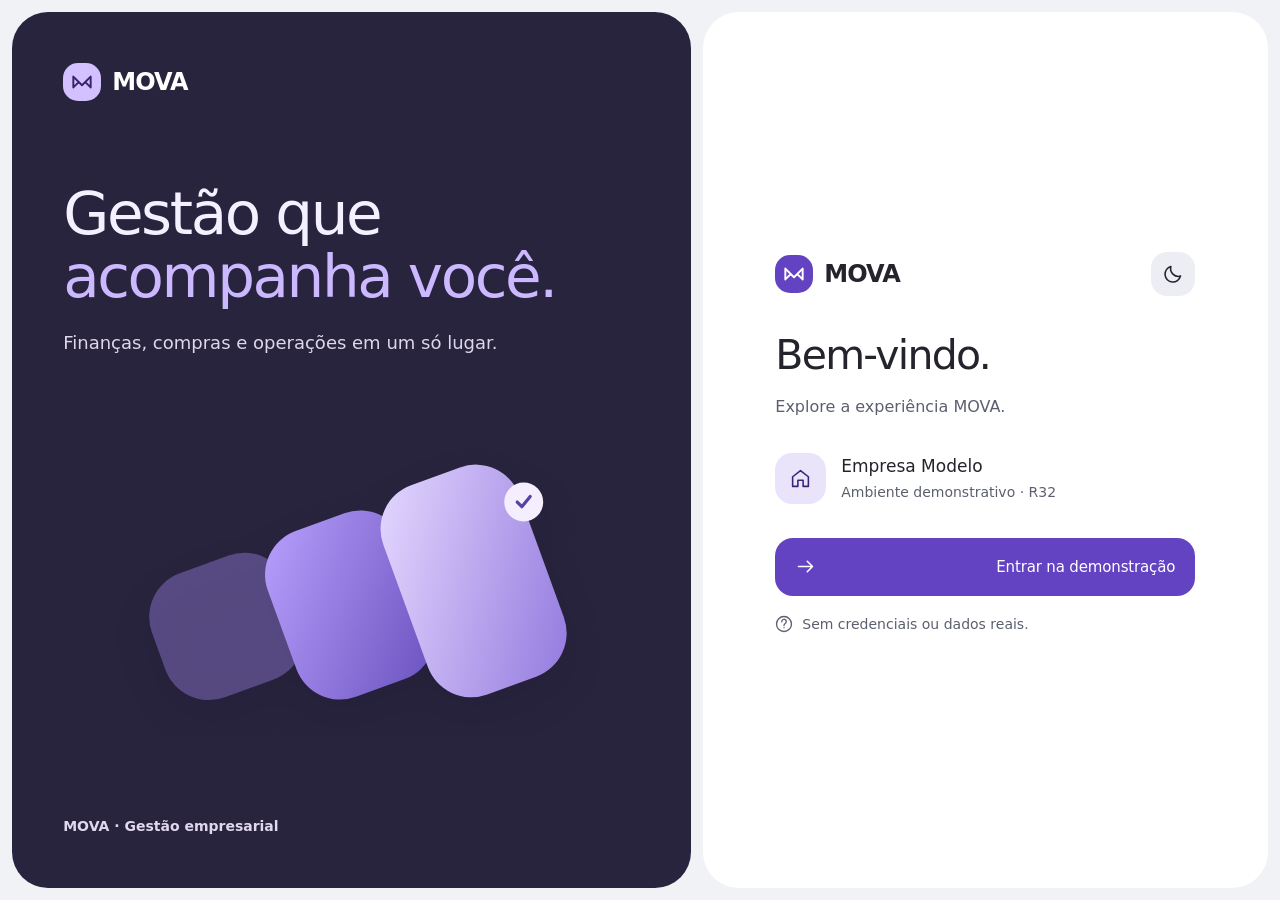
==== commit 35f2bfa9: "R32: arquitetura mobile de painel único e janelas de apoio compartilhadas" ====
--- a/wireframe/index.html
+++ b/wireframe/index.html
@@ -4,33 +4,35 @@
 <meta charset="utf-8"><meta name="viewport" content="width=device-width, initial-scale=1, viewport-fit=cover">
 <meta name="color-scheme" content="light dark">
 <meta http-equiv="Content-Security-Policy" content="default-src 'self'; script-src 'self'; style-src 'self' 'unsafe-inline'; img-src 'self' data:; connect-src 'none'; object-src 'none'; base-uri 'none'; form-action 'none'">
-<title>MOVA — Wireframe R31</title><link rel="stylesheet" href="./design.css?v=R31">
-<link rel="stylesheet" href="./surfaces.css?v=R31">
-<link rel="stylesheet" href="./refinement.css?v=R31">
-<link rel="stylesheet" href="./workspace.css?v=R31">
-<link rel="stylesheet" href="./coverage.css?v=R31">
-<link rel="stylesheet" href="./finance-flows.css?v=R31">
-<link rel="stylesheet" href="./purchase-flows.css?v=R31">
-<link rel="stylesheet" href="./record-pages.css?v=R31">
-<link rel="stylesheet" href="./warehouse-flows.css?v=R31">
-<link rel="stylesheet" href="./interaction-system.css?v=R31">
-<link rel="stylesheet" href="./workspace-experience.css?v=R31">
-<link rel="stylesheet" href="./visual-audit-fixes.css?v=R31">
-<link rel="stylesheet" href="./adaptive-experience.css?v=R31">
-<script src="./catalog.js?v=R31" defer></script>
-<script src="./domain.js?v=R31" defer></script>
-<script src="./visual.js?v=R31" defer></script>
-<script src="./charts.js?v=R31" defer></script>
-<script src="./workspace.js?v=R31" defer></script>
-<script src="./coverage.js?v=R31" defer></script>
-<script src="./finance-flows.js?v=R31" defer></script>
-<script src="./purchase-flows.js?v=R31" defer></script>
-<script src="./record-pages.js?v=R31" defer></script>
-<script src="./warehouse-flows.js?v=R31" defer></script>
-<script src="./interaction-system.js?v=R31" defer></script>
-<script src="./workspace-experience.js?v=R31" defer></script>
-<script src="./adaptive-experience.js?v=R31" defer></script>
-<script src="./app.js?v=R31" defer></script>
+<title>MOVA — Wireframe R32</title><link rel="stylesheet" href="./design.css?v=R32">
+<link rel="stylesheet" href="./surfaces.css?v=R32">
+<link rel="stylesheet" href="./refinement.css?v=R32">
+<link rel="stylesheet" href="./workspace.css?v=R32">
+<link rel="stylesheet" href="./coverage.css?v=R32">
+<link rel="stylesheet" href="./finance-flows.css?v=R32">
+<link rel="stylesheet" href="./purchase-flows.css?v=R32">
+<link rel="stylesheet" href="./record-pages.css?v=R32">
+<link rel="stylesheet" href="./warehouse-flows.css?v=R32">
+<link rel="stylesheet" href="./interaction-system.css?v=R32">
+<link rel="stylesheet" href="./workspace-experience.css?v=R32">
+<link rel="stylesheet" href="./visual-audit-fixes.css?v=R32">
+<link rel="stylesheet" href="./adaptive-experience.css?v=R32">
+<link rel="stylesheet" href="./mobile-workspace.css?v=R32">
+<script src="./catalog.js?v=R32" defer></script>
+<script src="./domain.js?v=R32" defer></script>
+<script src="./visual.js?v=R32" defer></script>
+<script src="./charts.js?v=R32" defer></script>
+<script src="./workspace.js?v=R32" defer></script>
+<script src="./coverage.js?v=R32" defer></script>
+<script src="./finance-flows.js?v=R32" defer></script>
+<script src="./purchase-flows.js?v=R32" defer></script>
+<script src="./record-pages.js?v=R32" defer></script>
+<script src="./warehouse-flows.js?v=R32" defer></script>
+<script src="./interaction-system.js?v=R32" defer></script>
+<script src="./workspace-experience.js?v=R32" defer></script>
+<script src="./adaptive-experience.js?v=R32" defer></script>
+<script src="./mobile-workspace.js?v=R32" defer></script>
+<script src="./app.js?v=R32" defer></script>
 </head>
 <body><div id="app"></div><dialog id="dialog" class="dialog" aria-labelledby="dialog-title"></dialog><div id="feedback" role="status" aria-live="polite"></div><noscript>Ative o JavaScript para experimentar o wireframe.</noscript></body>
 </html>
--- a/wireframe/mobile-workspace.css
+++ b/wireframe/mobile-workspace.css
@@ -0,0 +1,35 @@
+/* R32 — mobile is a different information architecture, not a scaled desktop. */
+.support-strip-r32,.dashboard-support-r32{display:none}
+.support-sheet-r32[open]{display:flex;flex-direction:column;background:var(--surface);color:var(--ink);border:0;border-radius:28px 28px 0 0;padding:0;position:fixed;inset:auto 0 0;margin:0;width:100%;max-width:none;min-height:0;height:fit-content;max-height:min(82dvh,720px);overflow:hidden;box-shadow:0 -14px 70px #15121f24}
+.support-sheet-r32::backdrop{background:#15121f80;backdrop-filter:blur(2px)}
+.support-grip-r32{height:4px;width:34px;background:var(--muted);opacity:.45;border-radius:3px;align-self:center;margin:10px 0 2px;flex:none}
+.support-head-r32{display:flex;justify-content:space-between;align-items:center;gap:12px;padding:12px 20px 8px;flex:none}.support-head-r32 h2{font-size:22px;font-weight:500;letter-spacing:-.5px;margin:0}.support-head-r32 .iconbtn{background:var(--sub);border-radius:50%}
+.support-body-r32{display:grid;gap:12px;padding:8px 20px 22px;overflow:auto;min-height:0;overscroll-behavior:contain;scrollbar-width:thin}
+.support-footer-r32{padding:8px 20px calc(18px + env(safe-area-inset-bottom));flex:none}.support-footer-r32 .btn{width:100%;min-height:50px;border-radius:24px}
+.support-body-r32>.finance-overview,.support-body-r32>.purchase-stats,.support-body-r32>.budget-overview-r21,.support-body-r32>.workspace-overview-r21,.support-body-r32>.semantic-summary-r31,.support-body-r32>.kpis,.support-body-r32>.dashboard-metric{background:transparent!important;padding:0!important;border:0!important;box-shadow:none!important;margin:0!important;border-radius:0!important;min-height:0!important}
+.support-body-r32>.purchase-stats,.support-body-r32>.kpis{display:grid!important;grid-template-columns:1fr!important;gap:10px!important;overflow:visible!important}.support-body-r32 .purchase-stat,.support-body-r32 .kpi{background:var(--sub);padding:12px 14px;border-radius:16px;min-width:0;width:100%}.support-body-r32 .purchase-stat .metric,.support-body-r32 .kpi .metric{font-size:25px}
+.support-body-r32 .workspace-overview-r21{display:grid;grid-template-columns:1fr}.support-body-r32 .dashboard-metric{display:grid;gap:12px;padding:8px 0!important}.support-body-r32 .dashboard-metric .metric{font-size:28px;font-weight:450}
+.support-body-r32 .operation-toolbar-r26,.support-body-r32 .wh-toolbar,.support-body-r32 .adaptive-actions-r31,.support-body-r32 .overflow-actions-r31{display:grid!important;grid-template-columns:1fr!important;gap:5px!important;position:static!important;box-shadow:none!important;padding:0!important;margin:0!important;width:100%!important;background:transparent!important;overflow:visible!important}
+.support-body-r32 .operation-overflow-r31{display:block!important}.support-body-r32 .operation-overflow-r31>summary{display:none!important}
+.support-body-r32 .adaptive-actions-r31 .btn,.support-body-r32 .overflow-actions-r31 .btn{background:transparent!important;color:var(--ink)!important;justify-content:flex-start!important;white-space:normal;text-align:left;min-height:54px;padding:10px 12px;font-weight:500;border-radius:16px}.support-body-r32 .adaptive-actions-r31 .btn:hover,.support-body-r32 .overflow-actions-r31 .btn:hover{background:var(--sub)!important}
+.support-control-r32{display:grid;gap:8px;min-width:0}.support-control-r32>label,.support-label-r32{font-size:14px;font-weight:500;color:var(--muted)}.support-control-r32>select{width:100%;min-height:50px;background:var(--sub);border:0;border-radius:14px;padding:0 14px}
+.support-control-r32 .view-switch{display:flex;width:100%;gap:4px;background:var(--sub);padding:4px;border-radius:16px}.support-control-r32 .view-switch>button{flex:1;min-height:44px;justify-content:center}.support-control-r32 .view-switch>button span{display:inline!important}
+.support-control-r32>button{display:flex!important;align-items:center;justify-content:flex-start;gap:12px;width:100%;min-height:50px;border-radius:14px;background:var(--sub);color:var(--ink);padding:0 14px}.support-control-r32>button>span:not(.filter-count-r22){display:none!important}.support-control-r32>button::after{content:attr(aria-label);font-weight:500;font-size:14px}
+@media(max-width:800px){
+ .content [data-mobile-support]{display:none!important}
+ .support-strip-r32{display:flex;align-items:center;gap:6px;min-width:0;flex:none}
+ .support-trigger-r32{min-height:44px;min-width:44px;padding:0 9px;display:flex;gap:5px;align-items:center;justify-content:center;background:var(--surface);border-radius:14px;color:var(--muted);font-size:12px;font-weight:500;white-space:nowrap}.support-trigger-r32 .icon{width:19px;height:19px;stroke-width:1.8}
+ .collection-workspace-r29[data-mobile-workspace]{margin-top:10px}
+ .collection-workspace-r29[data-mobile-workspace]>.collectionhead{margin:0 0 4px;min-height:0}
+ .collection-workspace-r29[data-mobile-workspace]>.collectionhead>div:first-child{display:block}.collection-workspace-r29[data-mobile-workspace]>.collectionhead h2{display:none}.collection-workspace-r29[data-mobile-workspace]>.collectionhead .muted{font-size:13px}
+ .collection-workspace-r29[data-mobile-workspace]>.toolbar{display:grid;grid-template-columns:minmax(0,1fr);gap:7px;margin:4px 0 12px}
+ .collection-workspace-r29[data-mobile-workspace]>.toolbar>.search{width:100%;min-height:48px;background:var(--surface);margin:0}
+ .collection-workspace-r29[data-mobile-workspace]>.toolbar .support-strip-r32>.support-trigger-r32{flex:1}
+ .collection-workspace-r29 .active-filters-r22:empty{display:none}
+ .collection-workspace-r29 .recordcard{padding:14px!important;gap:7px!important}.recordcard .record-identity{gap:9px}.recordcard .record-avatar{width:36px;height:36px}.recordcard .record-name>strong{font-weight:500;font-size:15px}.recordcard .tag{font-size:12px;font-weight:500;padding:4px 8px}
+ .collection-workspace-r29 .recordcard .money{font-size:18px;font-weight:500}.collection-workspace-r29 .recordcard .actions{gap:6px}.collection-workspace-r29 .recordcard .actions .btn{padding-inline:12px}
+ .dashboard-support-r32{display:block;grid-column:1/-1}.dashboard-support-r32 .support-trigger-r32{width:100%;justify-content:space-between;background:var(--sub);font-size:14px;color:var(--ink);padding:0 12px}.dashboard-support-r32 .support-trigger-r32::after{content:'›';font-size:23px;font-weight:400}
+ .experience-dashboard .overview-r29{display:grid!important;grid-template-columns:1fr!important;padding:16px!important;gap:10px!important}.experience-dashboard .overview-r29>.balancefeature{grid-column:1!important}.experience-dashboard .balance-context-r29{display:none}.experience-dashboard .balancebottom>span{font-size:13px}.experience-dashboard .balancebottom .btn{min-height:44px}
+ .pagehead{margin-bottom:8px}.pagehead .headcopy>p{font-size:13px;line-height:1.3}.pagehead h1{font-size:30px;font-weight:450}.content .tabbar,.content .purchase-flow{margin-bottom:8px}
+}
+@media(prefers-reduced-motion:no-preference){.support-sheet-r32[open]{animation:r32sheet 220ms cubic-bezier(.2,.8,.2,1) both}@keyframes r32sheet{from{opacity:.65;transform:translateY(20px)}to{opacity:1;transform:none}}.support-trigger-r32{transition:background-color 140ms ease,transform 140ms ease}.support-trigger-r32:active{transform:scale(.97)}}
